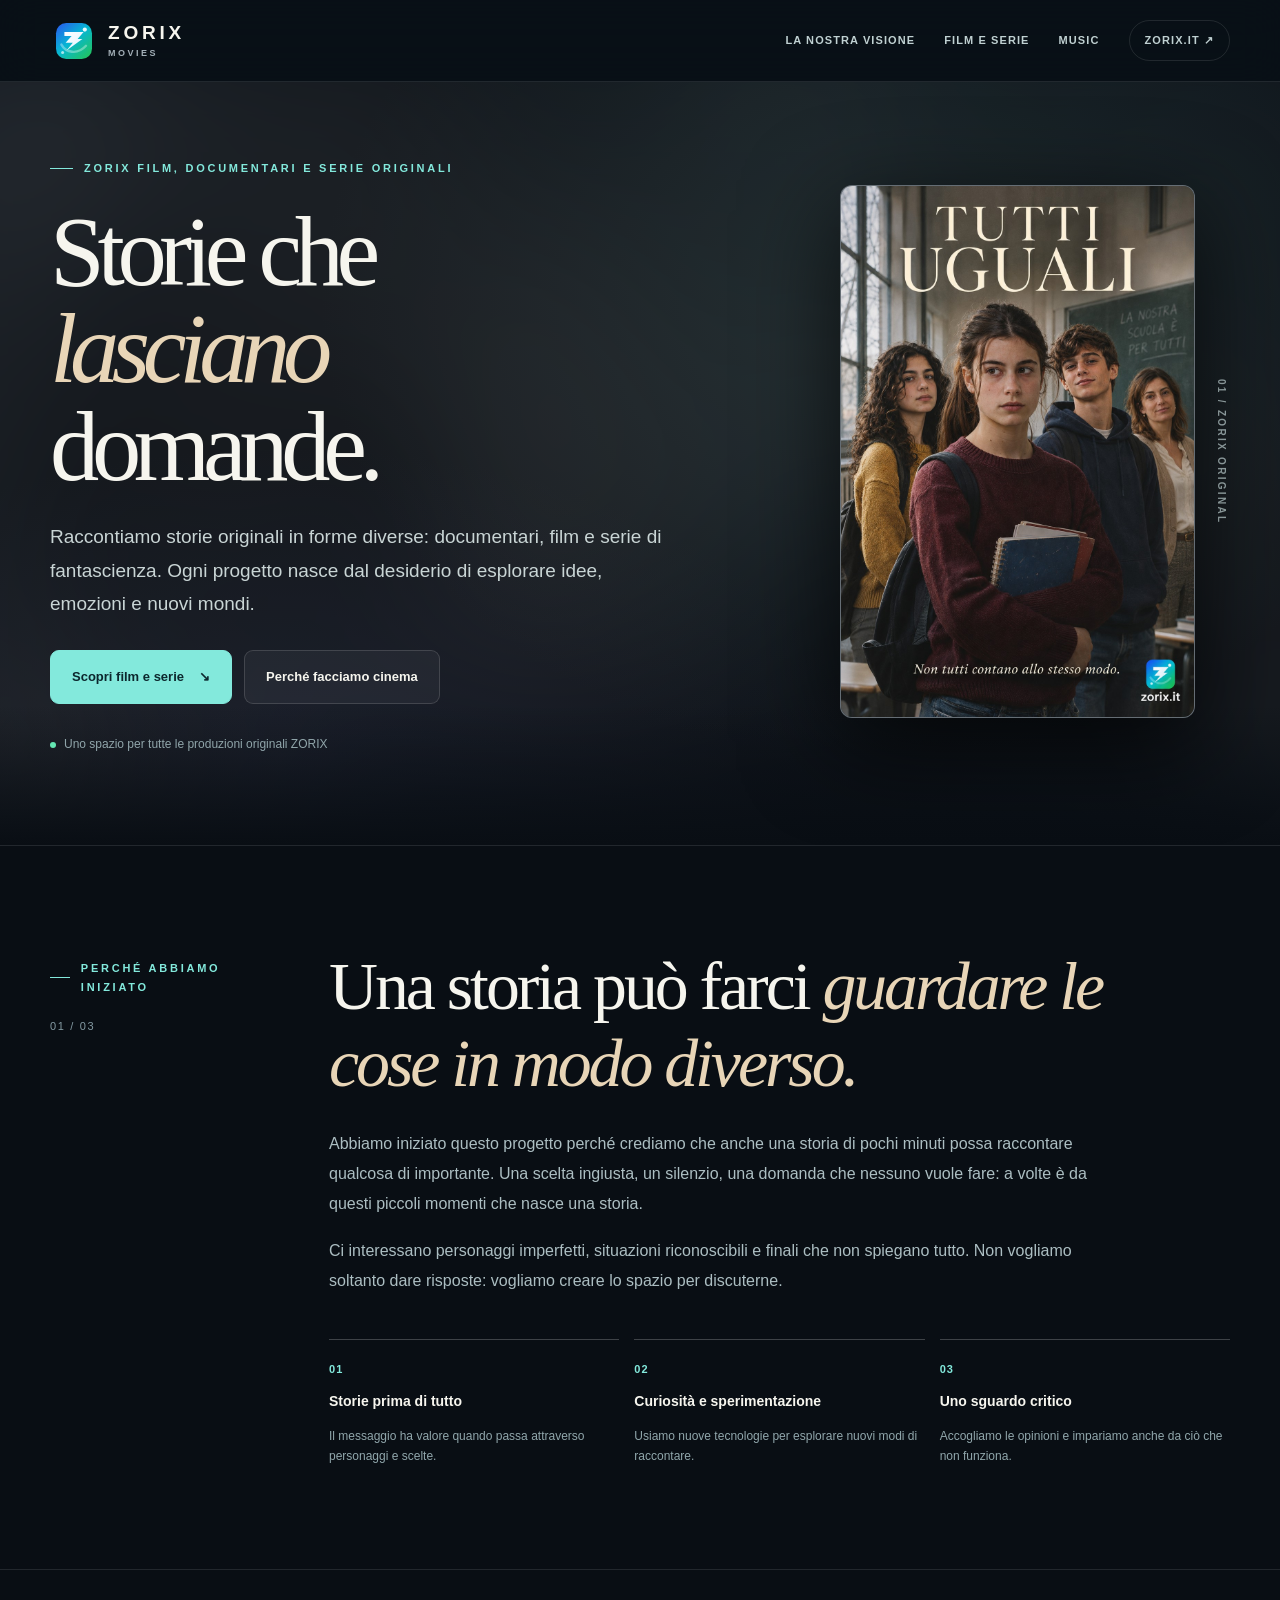
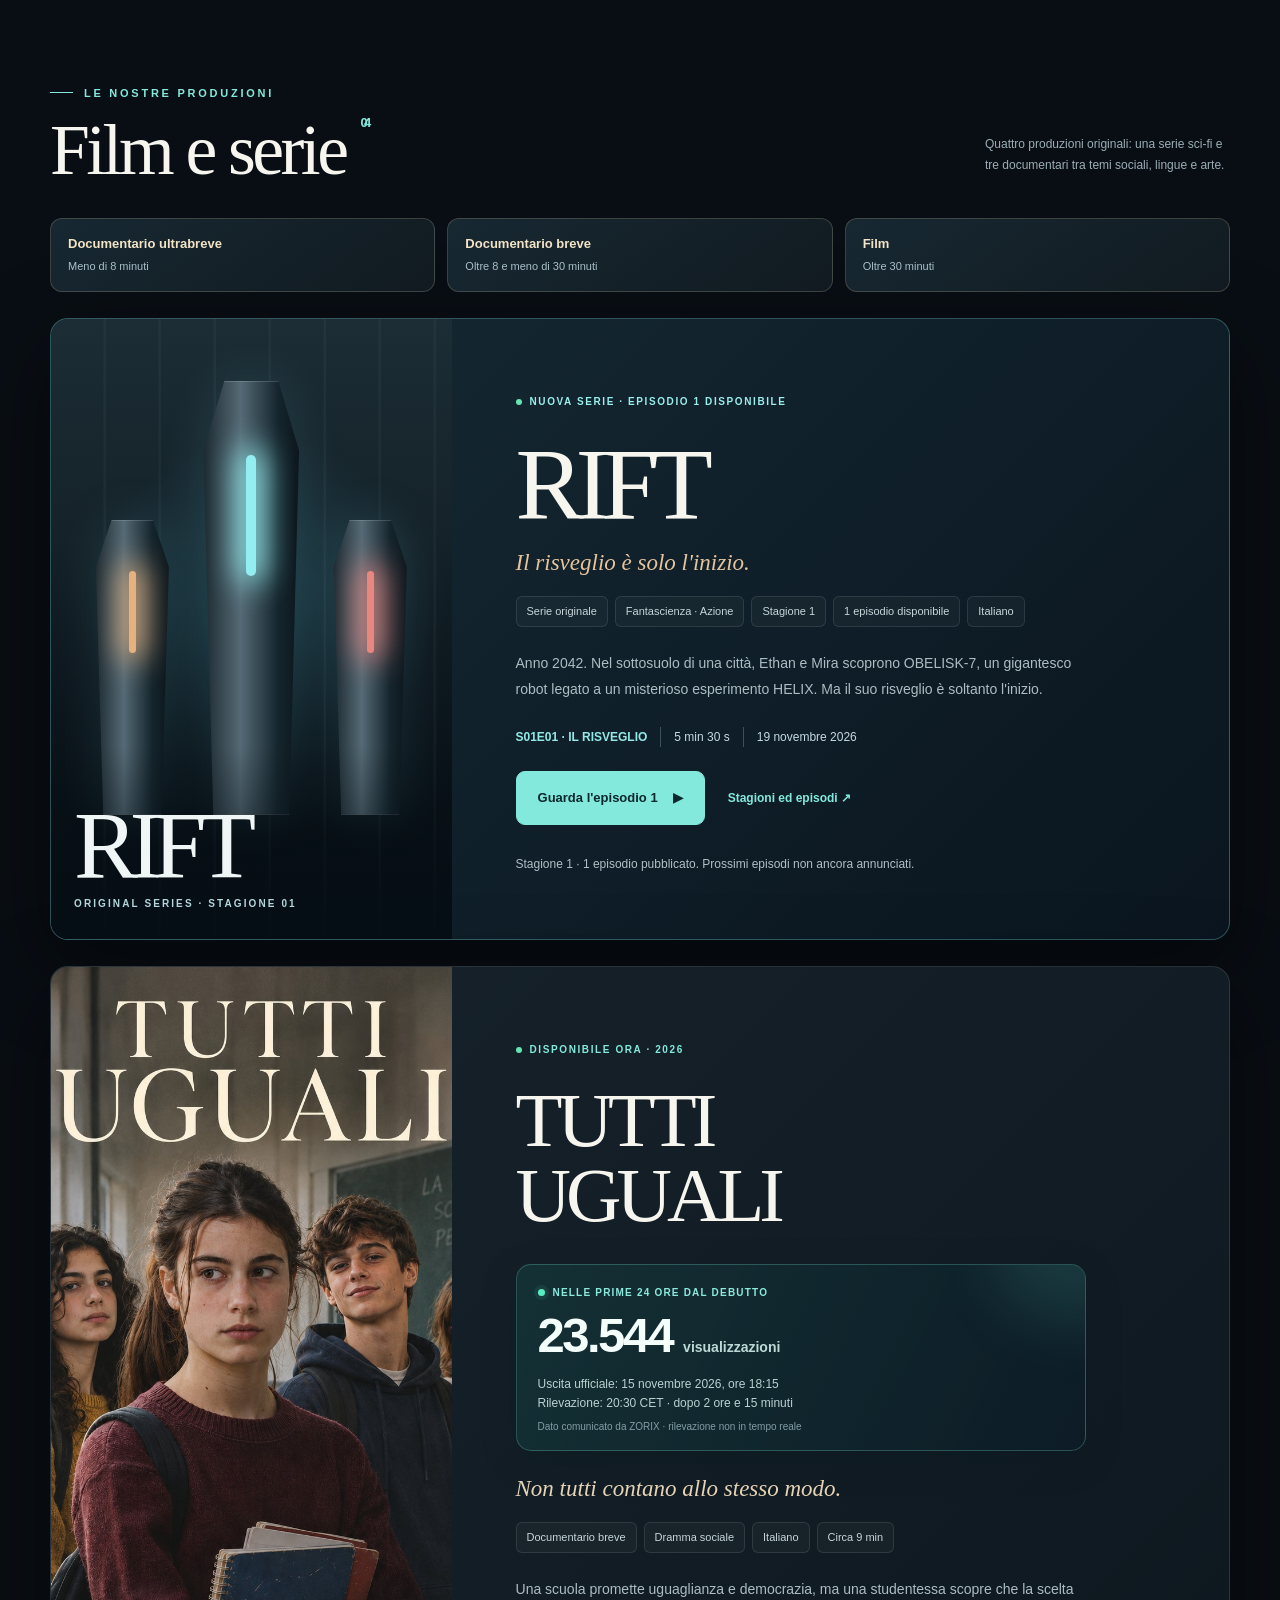
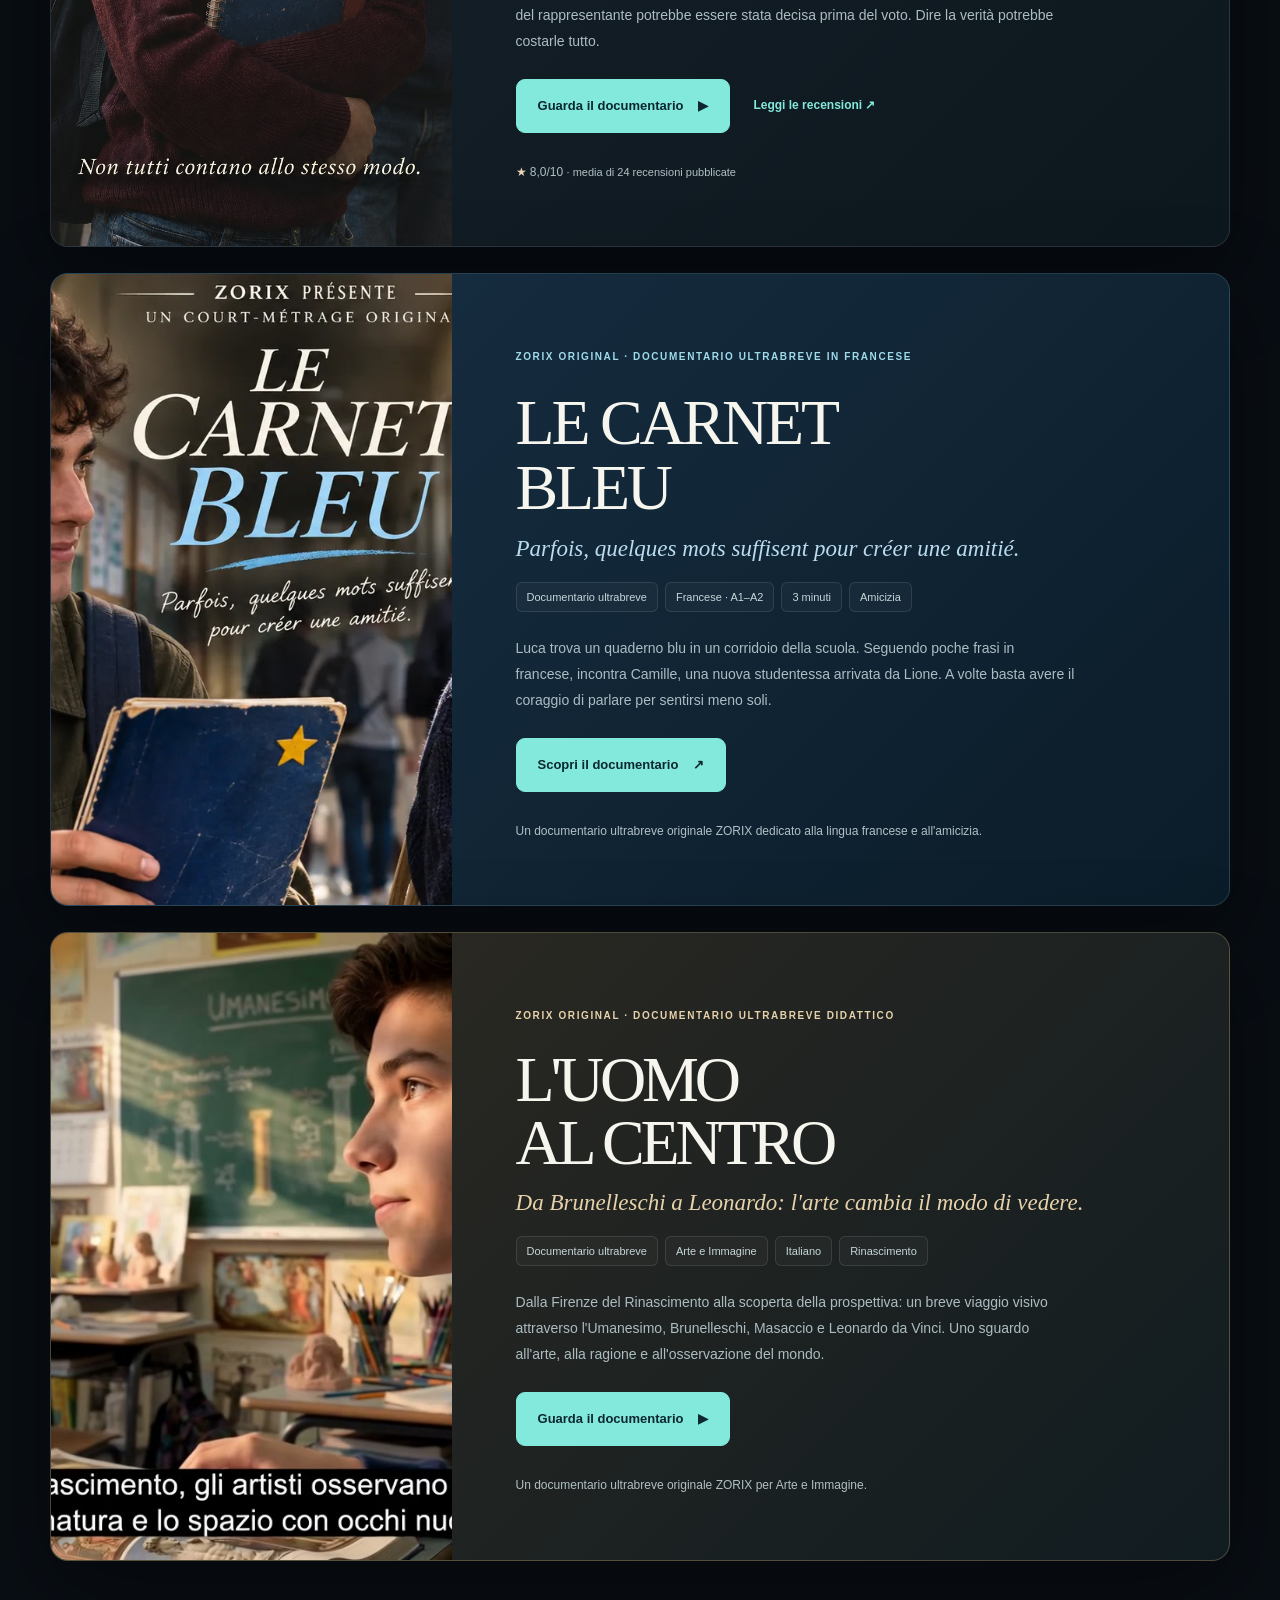
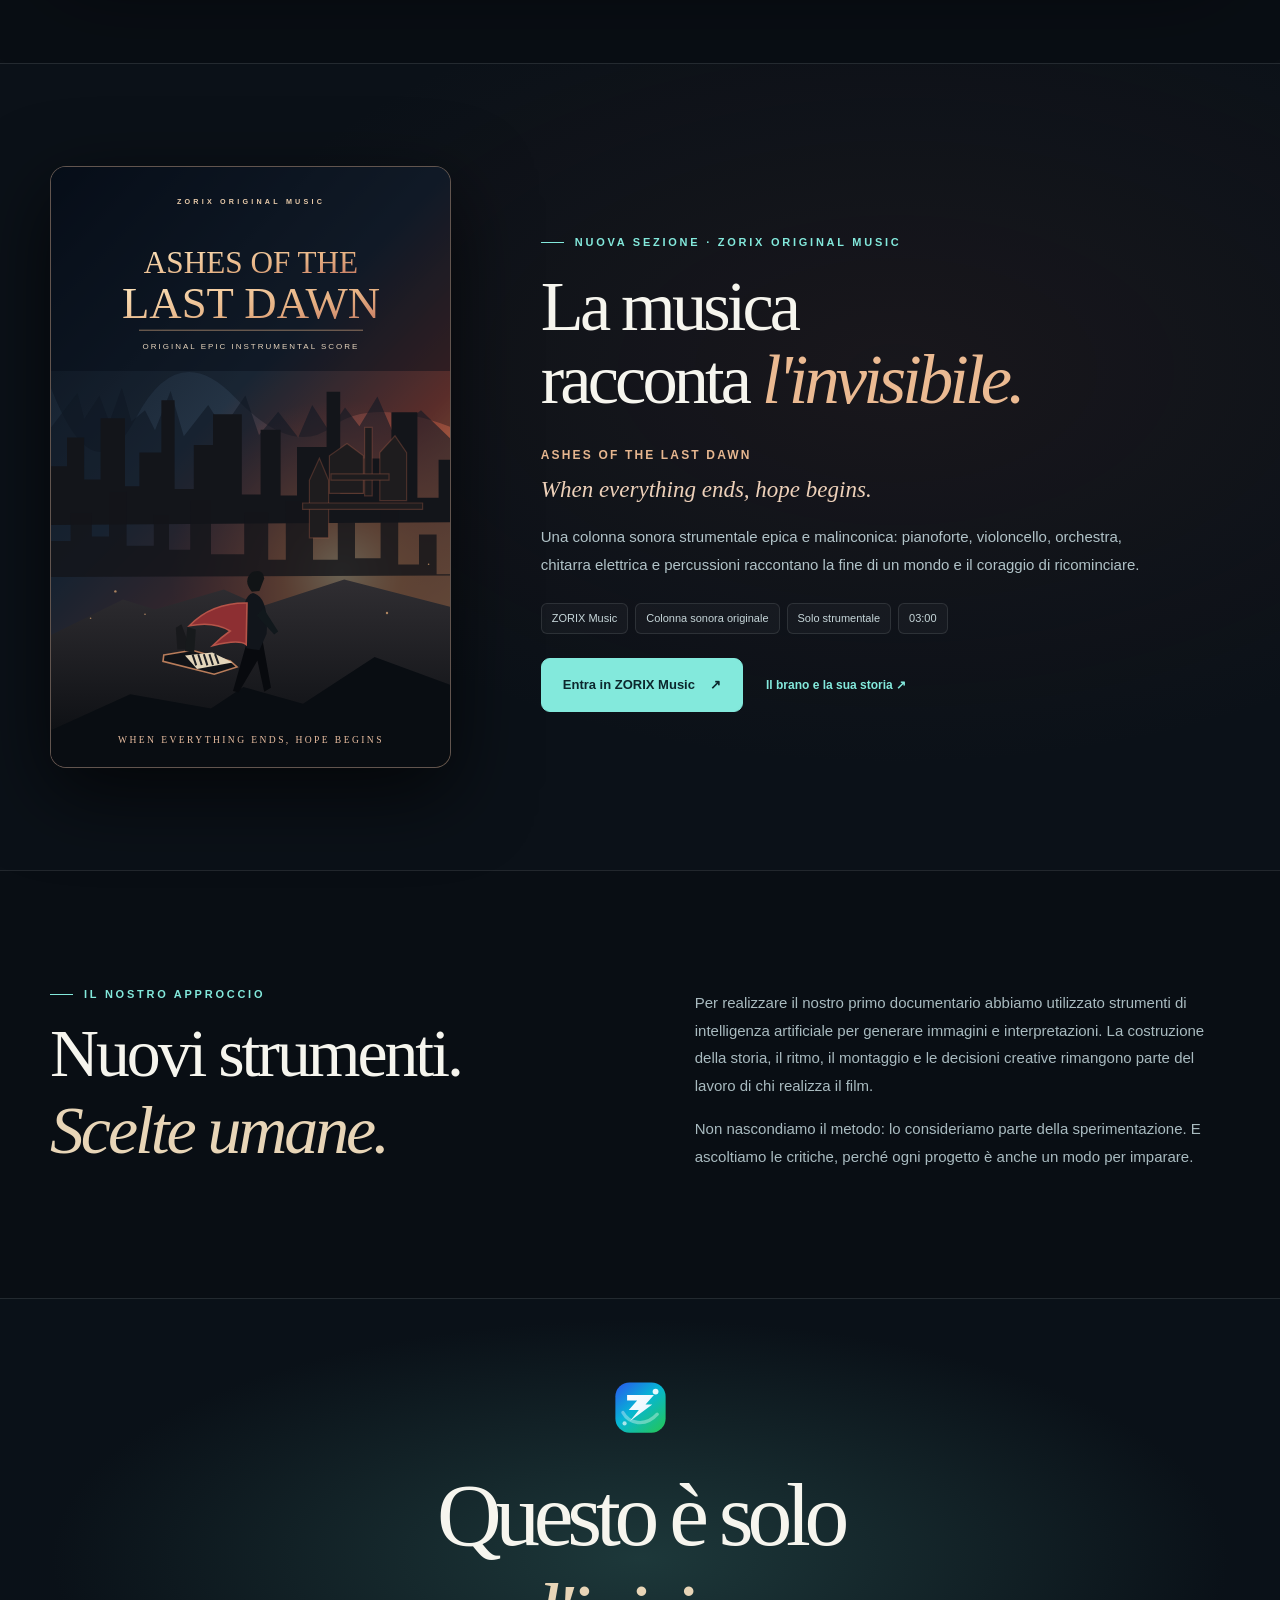
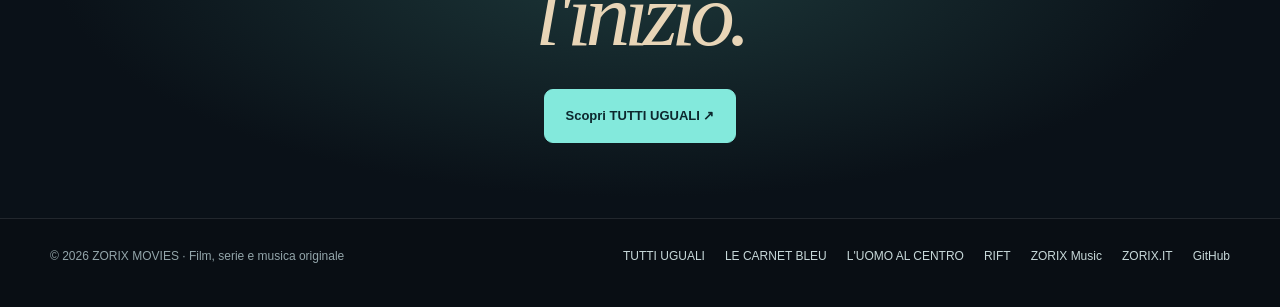
==== index.html @ 8dbbe462 "Embed Ashes of the Last Dawn cover directly on homepage" ====
<!DOCTYPE html>
<html lang="it">
<head>
<meta charset="utf-8">
<meta name="viewport" content="width=device-width,initial-scale=1,viewport-fit=cover">
<meta name="theme-color" content="#080d13">
<meta name="description" content="ZORIX Movies: film, documentari, serie e musica originale. Ascolta ASHES OF THE LAST DAWN su ZORIX Music e scopri RIFT e i nostri film.">
<meta property="og:type" content="website">
<meta property="og:site_name" content="ZORIX Movies">
<meta property="og:title" content="ZORIX Movies — Storie che lasciano domande">
<meta property="og:description" content="Film, documentari e serie originali ZORIX: scopri RIFT e tutte le nostre produzioni.">
<meta property="og:image" content="https://movies.zorix.it/poster.png">
<meta property="og:url" content="https://movies.zorix.it/">
<meta name="twitter:card" content="summary_large_image">
<link rel="canonical" href="https://movies.zorix.it/">
<link rel="icon" href="./logo.svg" type="image/svg+xml">
<link rel="stylesheet" href="./home.css?v=9">
<script defer src="./home.js?v=1"></script>
<title>ZORIX Movies — Film, documentari e serie originali</title>
</head>
<body>
<a href="#main" class="skip">Vai al contenuto</a>
<header class="topbar">
  <div class="shell nav">
    <a class="brand" href="/" aria-label="ZORIX Movies"><img src="./logo.svg" alt="" width="43" height="43"><span>ZORIX<small>MOVIES</small></span></a>
    <nav class="menu" aria-label="Menu principale"><a href="#perche">La nostra visione</a><a href="#film">Film e serie</a><a href="./music/">Music</a><a href="https://zorix.it/" class="back">ZORIX.IT ↗</a></nav>
  </div>
</header>
<main id="main">
  <section class="hero">
    <div class="noise" aria-hidden="true"></div>
    <div class="shell hero-grid">
      <div class="hero-text">
        <p class="eyebrow"><span></span>ZORIX FILM, DOCUMENTARI E SERIE ORIGINALI</p>
        <h1>Storie che<br><em>lasciano</em><br>domande.</h1>
        <p class="lead">Raccontiamo storie originali in forme diverse: documentari, film e serie di fantascienza. Ogni progetto nasce dal desiderio di esplorare idee, emozioni e nuovi mondi.</p>
        <div class="actions"><a href="#film" class="btn accent">Scopri film e serie <span aria-hidden="true">↘</span></a><a href="#perche" class="btn ghost">Perché facciamo cinema</a></div>
        <div class="hero-footnote"><span class="signal"></span>Uno spazio per tutte le produzioni originali ZORIX</div>
      </div>
      <a class="hero-poster" href="./tutti-uguali/" aria-label="Scopri il documentario TUTTI UGUALI">
        <div class="poster-shell">
          <img src="./poster.webp" data-poster="true" alt="Locandina ufficiale del documentario breve TUTTI UGUALI" width="1024" height="1536" decoding="async" fetchpriority="high">
          <span class="poster-overlay"><b>TUTTI UGUALI</b><span>Guarda il documentario <strong>↗</strong></span></span>
        </div>
        <div class="poster-side" aria-hidden="true">01 / ZORIX ORIGINAL</div>
      </a>
    </div>
  </section>
  <section class="intro section" id="perche">
    <div class="shell intro-grid">
      <div class="section-side"><p class="eyebrow"><span></span>PERCHÉ ABBIAMO INIZIATO</p><span class="section-number">01 / 03</span></div>
      <div class="intro-main">
        <h2>Una storia può farci <em>guardare le cose in modo diverso.</em></h2>
        <p>Abbiamo iniziato questo progetto perché crediamo che anche una storia di pochi minuti possa raccontare qualcosa di importante. Una scelta ingiusta, un silenzio, una domanda che nessuno vuole fare: a volte è da questi piccoli momenti che nasce una storia.</p>
        <p>Ci interessano personaggi imperfetti, situazioni riconoscibili e finali che non spiegano tutto. Non vogliamo soltanto dare risposte: vogliamo creare lo spazio per discuterne.</p>
        <div class="principles">
          <div class="principle"><span class="principle-icon">01</span><strong>Storie prima di tutto</strong><small>Il messaggio ha valore quando passa attraverso personaggi e scelte.</small></div>
          <div class="principle"><span class="principle-icon">02</span><strong>Curiosità e sperimentazione</strong><small>Usiamo nuove tecnologie per esplorare nuovi modi di raccontare.</small></div>
          <div class="principle"><span class="principle-icon">03</span><strong>Uno sguardo critico</strong><small>Accogliamo le opinioni e impariamo anche da ciò che non funziona.</small></div>
        </div>
      </div>
    </div>
  </section>
  <section class="film-section section" id="film">
    <div class="shell">
      <div class="section-title"><div><p class="eyebrow"><span></span>LE NOSTRE PRODUZIONI</p><h2>Film e serie<span class="title-count">04</span></h2></div><p class="small-note">Quattro produzioni originali: una serie sci-fi e tre documentari tra temi sociali, lingue e arte.</p></div>
      <div class="category-guide" aria-label="Classificazione dei documentari in base alla durata">
        <div><strong>Documentario ultrabreve</strong><span>Meno di 8 minuti</span></div>
        <div><strong>Documentario breve</strong><span>Oltre 8 e meno di 30 minuti</span></div>
        <div><strong>Film</strong><span>Oltre 30 minuti</span></div>
      </div>
      <article class="film-card film-card--rift">
        <a class="film-art film-art--rift" href="./rift/" aria-label="Scopri RIFT, stagione 1 episodio 1">
          <span class="rift-art-scene" aria-hidden="true"><span class="rift-sentinel rift-sentinel--small"></span><span class="rift-sentinel rift-sentinel--main"></span><span class="rift-sentinel rift-sentinel--small rift-sentinel--red"></span></span>
          <span class="rift-art-caption"><strong>RIFT</strong><small>ORIGINAL SERIES · STAGIONE 01</small></span>
        </a>
        <div class="film-info">
          <p class="release-label"><span class="release-dot"></span>NUOVA SERIE · EPISODIO 1 DISPONIBILE</p>
          <h3>RIFT</h3>
          <p class="italics">Il risveglio è solo l'inizio.</p>
          <div class="film-tags"><span>Serie originale</span><span>Fantascienza · Azione</span><span>Stagione 1</span><span>1 episodio disponibile</span><span>Italiano</span></div>
          <p class="film-desc">Anno 2042. Nel sottosuolo di una città, Ethan e Mira scoprono OBELISK-7, un gigantesco robot legato a un misterioso esperimento HELIX. Ma il suo risveglio è soltanto l'inizio.</p>
          <div class="rift-episode-meta"><strong>S01E01 · IL RISVEGLIO</strong><span>5 min 30 s</span><span>19 novembre 2026</span></div>
          <div class="movie-actions"><a class="btn accent" href="./rift/">Guarda l'episodio 1 <span aria-hidden="true">▶</span></a><a class="details" href="./rift/#episodi">Stagioni ed episodi <span aria-hidden="true">↗</span></a></div>
          <p class="movie-bottom">Stagione 1 · 1 episodio pubblicato. Prossimi episodi non ancora annunciati.</p>
        </div>
      </article>
      <article class="film-card">
        <a class="film-art" href="./tutti-uguali/" aria-label="Apri la pagina del film TUTTI UGUALI"><img src="./poster.webp" data-poster="true" alt="Locandina del documentario breve TUTTI UGUALI" width="1024" height="1536" loading="lazy"></a>
        <div class="film-info">
          <p class="release-label"><span class="release-dot"></span>DISPONIBILE ORA · 2026</p>
          <h3>TUTTI<br>UGUALI</h3>
          <aside class="launch-milestone" aria-label="Risultati del lancio di TUTTI UGUALI">
            <span class="launch-milestone-label"><span class="launch-signal" aria-hidden="true"></span> NELLE PRIME 24 ORE DAL DEBUTTO</span>
            <div class="launch-milestone-count"><strong>23.544</strong><span>visualizzazioni</span></div>
            <p class="launch-milestone-dates">Uscita ufficiale: <time datetime="2026-11-15T18:15:00+01:00">15 novembre 2026, ore 18:15</time><br>
            Rilevazione: <time datetime="2026-11-15T20:30:00+01:00">20:30 CET</time> · dopo 2 ore e 15 minuti</p>
            <p class="launch-milestone-note">Dato comunicato da ZORIX · rilevazione non in tempo reale</p>
          </aside>
          <p class="italics">Non tutti contano allo stesso modo.</p>
          <div class="film-tags"><span>Documentario breve</span><span>Dramma sociale</span><span>Italiano</span><span>Circa 9 min</span></div>
          <p class="film-desc">Una scuola promette uguaglianza e democrazia, ma una studentessa scopre che la scelta del rappresentante potrebbe essere stata decisa prima del voto. Dire la verità potrebbe costarle tutto.</p>
          <div class="movie-actions"><a class="btn accent" href="./tutti-uguali/">Guarda il documentario <span aria-hidden="true">▶</span></a><a class="details" href="./tutti-uguali/#recensioni">Leggi le recensioni <span aria-hidden="true">↗</span></a></div>
          <p class="movie-bottom"><span>★</span> 8,0/10 <small>· media di 24 recensioni pubblicate</small></p>
        </div>
      </article>
      <article class="film-card film-card--carnet">
        <a class="film-art film-art--carnet" href="./le-carnet-bleu/" aria-label="Scopri LE CARNET BLEU">
          <img src="./le-carnet-bleu-poster.webp" alt="Locandina di LE CARNET BLEU: Luca e Camille con un quaderno blu" width="1439" height="810" loading="lazy">
        </a>
        <div class="film-info">
          <p class="release-label">ZORIX ORIGINAL · DOCUMENTARIO ULTRABREVE IN FRANCESE</p>
          <h3>LE CARNET<br>BLEU</h3>
          <p class="italics">Parfois, quelques mots suffisent pour créer une amitié.</p>
          <div class="film-tags"><span>Documentario ultrabreve</span><span>Francese · A1–A2</span><span>3 minuti</span><span>Amicizia</span></div>
          <p class="film-desc">Luca trova un quaderno blu in un corridoio della scuola. Seguendo poche frasi in francese, incontra Camille, una nuova studentessa arrivata da Lione. A volte basta avere il coraggio di parlare per sentirsi meno soli.</p>
          <div class="movie-actions"><a class="btn accent" href="./le-carnet-bleu/">Scopri il documentario <span aria-hidden="true">↗</span></a></div>
          <p class="movie-bottom">Un documentario ultrabreve originale ZORIX dedicato alla lingua francese e all'amicizia.</p>
        </div>
      </article>
      <article class="film-card film-card--arte">
        <a class="film-art film-art--arte" href="./l-uomo-al-centro/" aria-label="Scopri il documentario ultrabreve L'UOMO AL CENTRO">
          <img src="./l-uomo-al-centro-poster.jpg" alt="Locandina del documentario ultrabreve L'UOMO AL CENTRO sul Rinascimento" loading="lazy" onerror="this.style.display='none'">
          <span class="arte-art-fallback">L'UOMO<br>AL CENTRO<small>ARTE E IMMAGINE · RINASCIMENTO</small></span>
        </a>
        <div class="film-info">
          <p class="release-label">ZORIX ORIGINAL · DOCUMENTARIO ULTRABREVE DIDATTICO</p>
          <h3>L'UOMO<br>AL CENTRO</h3>
          <p class="italics">Da Brunelleschi a Leonardo: l'arte cambia il modo di vedere.</p>
          <div class="film-tags"><span>Documentario ultrabreve</span><span>Arte e Immagine</span><span>Italiano</span><span>Rinascimento</span></div>
          <p class="film-desc">Dalla Firenze del Rinascimento alla scoperta della prospettiva: un breve viaggio visivo attraverso l'Umanesimo, Brunelleschi, Masaccio e Leonardo da Vinci. Uno sguardo all'arte, alla ragione e all'osservazione del mondo.</p>
          <div class="movie-actions"><a class="btn accent" href="./l-uomo-al-centro/">Guarda il documentario <span aria-hidden="true">▶</span></a></div>
          <p class="movie-bottom">Un documentario ultrabreve originale ZORIX per Arte e Immagine.</p>
        </div>
      </article>
    </div>
  </section>
  <section class="music-section section" id="music">
    <div class="shell music-layout">
      <a class="music-art" href="./music/" aria-label="Ascolta Ashes of the Last Dawn su ZORIX Music"><img src="data:image/svg+xml;charset=utf-8,%3Csvg%20xmlns%3D%22http%3A%2F%2Fwww.w3.org%2F2000%2Fsvg%22%20width%3D%221000%22%20height%3D%221500%22%20viewBox%3D%220%200%201000%201500%22%20role%3D%22img%22%20aria-labelledby%3D%22title%20desc%22%3E%0A%3Ctitle%20id%3D%22title%22%3EAshes%20of%20the%20Last%20Dawn%20%E2%80%94%20original%20epic%20instrumental%20score%3C%2Ftitle%3E%0A%3Cdesc%20id%3D%22desc%22%3EA%20lone%20traveler%20in%20a%20crimson%20cloak%20faces%20an%20apocalyptic%20city%20at%20the%20final%20golden%20sunrise.%20An%20abandoned%20piano%20lies%20in%20the%20foreground.%3C%2Fdesc%3E%0A%3Cdefs%3E%3ClinearGradient%20id%3D%22sky%22%20x1%3D%220%22%20y1%3D%220%22%20x2%3D%22.7%22%20y2%3D%221%22%3E%3Cstop%20stop-color%3D%22%2308111c%22%2F%3E%3Cstop%20offset%3D%22.47%22%20stop-color%3D%22%23243344%22%2F%3E%3Cstop%20offset%3D%22.72%22%20stop-color%3D%22%23873f35%22%2F%3E%3Cstop%20offset%3D%221%22%20stop-color%3D%22%23f4ac63%22%2F%3E%3C%2FlinearGradient%3E%3CradialGradient%20id%3D%22sun%22%3E%3Cstop%20stop-color%3D%22%23fbe1a7%22%20stop-opacity%3D%22.92%22%2F%3E%3Cstop%20offset%3D%22.35%22%20stop-color%3D%22%23e38d50%22%20stop-opacity%3D%22.66%22%2F%3E%3Cstop%20offset%3D%221%22%20stop-color%3D%22%23b55143%22%20stop-opacity%3D%220%22%2F%3E%3C%2FradialGradient%3E%3ClinearGradient%20id%3D%22ground%22%20x1%3D%220%22%20y1%3D%220%22%20x2%3D%220%22%20y2%3D%221%22%3E%3Cstop%20stop-color%3D%22%23302e32%22%2F%3E%3Cstop%20offset%3D%221%22%20stop-color%3D%22%23070a0e%22%2F%3E%3C%2FlinearGradient%3E%3ClinearGradient%20id%3D%22type%22%20x1%3D%220%22%20y1%3D%220%22%20x2%3D%221%22%20y2%3D%221%22%3E%3Cstop%20stop-color%3D%22%23ffeac2%22%2F%3E%3Cstop%20offset%3D%22.6%22%20stop-color%3D%22%23e6b183%22%2F%3E%3Cstop%20offset%3D%221%22%20stop-color%3D%22%23c4745e%22%2F%3E%3C%2FlinearGradient%3E%3Cfilter%20id%3D%22shadow%22%3E%3CfeGaussianBlur%20stdDeviation%3D%2224%22%2F%3E%3C%2Ffilter%3E%3C%2Fdefs%3E%0A%3Crect%20width%3D%221000%22%20height%3D%221500%22%20fill%3D%22url(%23sky)%22%2F%3E%3Ccircle%20cx%3D%22727%22%20cy%3D%221012%22%20r%3D%22430%22%20fill%3D%22url(%23sun)%22%2F%3E%0A%3Cpath%20d%3D%22M0%200H1000V650Q801%20575%20702%20650T460%20576T212%20628T0%20552Z%22%20fill%3D%22%23070c15%22%20opacity%3D%22.35%22%2F%3E%0A%3Cpath%20d%3D%22M-30%20690L66%20565%2083%20630%20121%20572%20146%20638%20177%20552%20201%20636%20235%20608%20260%20658%20299%20560%20332%20673%20393%20595%20430%20653%20486%20571%20520%20670%20568%20612%20618%20676%20653%20595%20695%20660%20735%20601%20771%20648%20816%20574%20855%20664%20925%20608%201020%20700V1172H-30Z%22%20fill%3D%22%23101823%22%20opacity%3D%22.6%22%2F%3E%0A%3Cg%20fill%3D%22%2313151a%22%3E%3Cpath%20d%3D%22M0%20895V748h40V676h43v105h41V628h61v170h36V714h55V583h33v222h48V695h48V618h72v201h47V657h50v164h41V700h74V562h34v255h58V729h70V613h65v214h53v-95h58v156Z%22%2F%3E%3Cpath%20d%3D%22M0%201025v-90h49v-71h53v60h43v-113h44v136h68v-78h38v88h53V833h52v135h83v-105h60v119h44V834h68v148h62v-94h43v90h64V845h44v149h52v-75h44v99h89v-84h46v87Z%22%20opacity%3D%22.8%22%2F%3E%3C%2Fg%3E%0A%3Cg%20fill%3D%22%231e1c1e%22%20stroke%3D%22%23bd664e%22%20stroke-opacity%3D%22.3%22%20stroke-width%3D%223%22%3E%3Cpath%20d%3D%22M646%20783l25-55%2023%2055v144h-48z%22%2F%3E%3Cpath%20d%3D%22M696%20816v-94l44-31%2041%2031v94z%22%2F%3E%3Cpath%20d%3D%22M784%20822v-171h19v171z%22%2F%3E%3Cpath%20d%3D%22M822%20834V714l38-42%2029%2042v120z%22%2F%3E%3Cpath%20d%3D%22M629%20840h300v16H629z%22%2F%3E%3Cpath%20d%3D%22M700%20767h145v16H700z%22%2F%3E%3C%2Fg%3E%0A%3Cpath%20d%3D%22M0%201170L180%201081%20260%201106%20432%201056%20527%201098%20733%201031%201000%201100V1500H0Z%22%20fill%3D%22url(%23ground)%22%2F%3E%0A%3Cpath%20d%3D%22M0%201408l198-90%20202%2036%2081-54%20149%2042%20179-117%20191%2070v205H0Z%22%20fill%3D%22%23090d12%22%2F%3E%0A%3Cpath%20d%3D%22M282%201220l71-12%2095%2027%2017%2015-57%2018-128-32z%22%20fill%3D%22%23101317%22%20stroke%3D%22%23b87c5a%22%20stroke-width%3D%224%22%2F%3E%3Cpath%20d%3D%22M316%201206l-4-54%2014-9%2023%2062z%22%20fill%3D%22%2318191c%22%2F%3E%3Cpath%20d%3D%22M335%201210l6-60%2021%206-4%2059z%22%20fill%3D%22%23171a1c%22%2F%3E%3Cpath%20d%3D%22M335%201221l68-7%2051%2025-89%2016z%22%20fill%3D%22%23e3d6bb%22%2F%3E%3Cg%20stroke%3D%22%231e2024%22%20stroke-width%3D%225%22%3E%3Cpath%20d%3D%22M354%201219l9%2027m5-28%209%2027m5-27%209%2028m5-28%209%2027m5-27%209%2024%22%2F%3E%3C%2Fg%3E%0A%3Cg%20transform%3D%22translate(510%201156)%22%3E%3Cpath%20d%3D%22M-14%209l-41%20145%2014%204%2047-80%2017%2078%2017-10-25-141Z%22%20fill%3D%22%23080a0e%22%2F%3E%3Cpath%20d%3D%22M-33%2013Q-35-85-5-91Q35-81%2029%2011l-18%2041-32-5Z%22%20fill%3D%22%2311151b%22%2F%3E%3Cpath%20d%3D%22M-8-94q-23-28%200-49%2029-11%2031%2016l-12%2031z%22%20fill%3D%22%23111416%22%2F%3E%3Cpath%20d%3D%22M-20-66Q-109-67-164-9Q-103-21-62%204Q-85%2020-106%2041Q-41%2024-22%2038Z%22%20fill%3D%22%238d2f32%22%20stroke%3D%22%23b65449%22%20stroke-width%3D%224%22%2F%3E%3Cpath%20d%3D%22M21-53L58%205l-10%208-44-48%22%20fill%3D%22%2311181c%22%2F%3E%3C%2Fg%3E%0A%3Cg%20fill%3D%22%23e7ad76%22%20opacity%3D%22.7%22%3E%3Ccircle%20cx%3D%2299%22%20cy%3D%221128%22%20r%3D%222%22%2F%3E%3Ccircle%20cx%3D%22161%22%20cy%3D%221061%22%20r%3D%223%22%2F%3E%3Ccircle%20cx%3D%22235%22%20cy%3D%221118%22%20r%3D%222%22%2F%3E%3Ccircle%20cx%3D%22840%22%20cy%3D%221115%22%20r%3D%223%22%2F%3E%3Ccircle%20cx%3D%22944%22%20cy%3D%22993%22%20r%3D%222%22%2F%3E%3C%2Fg%3E%0A%3Crect%20y%3D%220%22%20width%3D%221000%22%20height%3D%22510%22%20fill%3D%22%23060d17%22%20opacity%3D%22.45%22%2F%3E%0A%3Ctext%20x%3D%22500%22%20y%3D%2292%22%20font-family%3D%22Arial%2Csans-serif%22%20font-size%3D%2218%22%20font-weight%3D%22700%22%20fill%3D%22%23e9cbaa%22%20letter-spacing%3D%228%22%20text-anchor%3D%22middle%22%3EZORIX%20ORIGINAL%20MUSIC%3C%2Ftext%3E%0A%3Ctext%20x%3D%22500%22%20y%3D%22264%22%20font-family%3D%22Georgia%2Cserif%22%20font-size%3D%2278%22%20fill%3D%22url(%23type)%22%20text-anchor%3D%22middle%22%3EASHES%20OF%20THE%3C%2Ftext%3E%0A%3Ctext%20x%3D%22500%22%20y%3D%22377%22%20font-family%3D%22Georgia%2Cserif%22%20font-size%3D%22112%22%20fill%3D%22url(%23type)%22%20text-anchor%3D%22middle%22%3ELAST%20DAWN%3C%2Ftext%3E%0A%3Cpath%20d%3D%22M220%20408H780%22%20stroke%3D%22%23d5a782%22%20stroke-width%3D%222%22%20opacity%3D%22.8%22%2F%3E%0A%3Ctext%20x%3D%22500%22%20y%3D%22455%22%20font-family%3D%22Arial%2Csans-serif%22%20font-size%3D%2220%22%20letter-spacing%3D%225%22%20fill%3D%22%23e7d5bd%22%20text-anchor%3D%22middle%22%3EORIGINAL%20EPIC%20INSTRUMENTAL%20SCORE%3C%2Ftext%3E%0A%3Ctext%20x%3D%22500%22%20y%3D%221440%22%20font-family%3D%22Georgia%2Cserif%22%20font-size%3D%2224%22%20letter-spacing%3D%226%22%20fill%3D%22%23e9bea1%22%20text-anchor%3D%22middle%22%3EWHEN%20EVERYTHING%20ENDS%2C%20HOPE%20BEGINS%3C%2Ftext%3E%0A%3C%2Fsvg%3E" alt="Copertina di ASHES OF THE LAST DAWN: un sopravvissuto contempla una città in rovina durante l'ultima alba" loading="lazy" width="1000" height="1500"></a>
      <div class="music-copy">
        <p class="eyebrow"><span></span>NUOVA SEZIONE · ZORIX ORIGINAL MUSIC</p>
        <h2>La musica<br>racconta <em>l'invisibile.</em></h2>
        <p class="music-kicker">ASHES OF THE LAST DAWN</p>
        <p class="italics">When everything ends, hope begins.</p>
        <p>Una colonna sonora strumentale epica e malinconica: pianoforte, violoncello, orchestra, chitarra elettrica e percussioni raccontano la fine di un mondo e il coraggio di ricominciare.</p>
        <div class="film-tags"><span>ZORIX Music</span><span>Colonna sonora originale</span><span>Solo strumentale</span><span>03:00</span></div>
        <div class="movie-actions"><a class="btn accent" href="./music/">Entra in ZORIX Music <span aria-hidden="true">↗</span></a><a class="details" href="./music/#ascolta">Il brano e la sua storia <span aria-hidden="true">↗</span></a></div>
      </div>
    </div>
  </section>
  <section class="tools section" id="metodo">
    <div class="shell tools-grid">
      <div><p class="eyebrow"><span></span>IL NOSTRO APPROCCIO</p><h2>Nuovi strumenti.<br><em>Scelte umane.</em></h2></div>
      <div><p>Per realizzare il nostro primo documentario abbiamo utilizzato strumenti di intelligenza artificiale per generare immagini e interpretazioni. La costruzione della storia, il ritmo, il montaggio e le decisioni creative rimangono parte del lavoro di chi realizza il film.</p><p>Non nascondiamo il metodo: lo consideriamo parte della sperimentazione. E ascoltiamo le critiche, perché ogni progetto è anche un modo per imparare.</p></div>
    </div>
  </section>
  <section class="closing">
    <div class="shell closing-inner"><img src="./logo.svg" alt="" width="67" height="67" loading="lazy"><p>Questo è solo<br><em>l'inizio.</em></p><a href="./tutti-uguali/" class="btn accent">Scopri TUTTI UGUALI ↗</a></div>
  </section>
</main>
<footer class="footer"><div class="shell foot-row"><span>© 2026 ZORIX MOVIES · Film, serie e musica originale</span><div><a href="./tutti-uguali/">TUTTI UGUALI</a><a href="./le-carnet-bleu/">LE CARNET BLEU</a><a href="./l-uomo-al-centro/">L'UOMO AL CENTRO</a><a href="./rift/">RIFT</a><a href="./music/">ZORIX Music</a><a href="https://zorix.it/">ZORIX.IT</a><a href="https://github.com/h1collab/tutti-uguali-film">GitHub</a></div></div></footer>
</body>
</html>
---- home.css ----
:root{color-scheme:dark;--bg:#090e14;--ink:#f6f5ee;--muted:#a3b0b8;--teal:#83e9dc;--gold:#e8d5b7;--line:#dee7e71e}*{box-sizing:border-box}html{scroll-behavior:smooth;scroll-padding-top:85px}body{margin:0;background:var(--bg);color:var(--ink);font:400 15px/1.7 Inter,ui-sans-serif,-apple-system,BlinkMacSystemFont,"Segoe UI",Arial,sans-serif;-webkit-font-smoothing:antialiased}a{color:inherit}.shell{width:min(100% - 56px,1180px);margin-inline:auto}.skip{position:absolute;top:-120px;left:15px;background:#fff;color:#111;padding:12px;z-index:100}.skip:focus{top:15px}:focus-visible{outline:2px solid var(--teal);outline-offset:4px}::selection{background:var(--teal);color:#082b30}.topbar{position:relative;z-index:10;border-bottom:1px solid var(--line);background:#0a1118c8;backdrop-filter:blur(20px)}.nav{height:81px;display:flex;align-items:center;justify-content:space-between;gap:28px}.brand{display:flex;gap:10px;align-items:center;text-decoration:none;letter-spacing:.2em;font-weight:900;font-size:19px;line-height:1}.brand img{width:48px;height:48px}.brand small{display:block;font-size:9px;color:var(--muted);letter-spacing:.28em;margin-top:7px}.menu{display:flex;align-items:center;gap:29px}.menu a{font-size:11px;font-weight:800;letter-spacing:.1em;text-decoration:none;text-transform:uppercase;color:#c0d1d2}.menu a:hover{color:var(--teal)}.menu a.back{border:1px solid var(--line);border-radius:50px;padding:10px 15px}.eyebrow{color:var(--teal);font-weight:850;text-transform:uppercase;letter-spacing:.25em;font-size:11px;display:flex;align-items:center;gap:11px}.eyebrow>span{height:1px;width:23px;background:currentColor;display:block}.hero{min-height:clamp(600px,77vh,850px);display:grid;align-items:center;position:relative;overflow:hidden;isolation:isolate}.hero:before{content:"";position:absolute;inset:0;z-index:-2;background:radial-gradient(ellipse 44% 60% at 69% 29%,#29444775,transparent),radial-gradient(ellipse 45% 40% at 22% 88%,#1e263b85,transparent),#0b1118}.hero:after{content:"";position:absolute;z-index:-1;inset:auto 0 0;height:140px;background:linear-gradient(transparent,var(--bg))}.noise{position:absolute;inset:0;opacity:.16;z-index:-1;background-image:var(--poster-image,url('./poster.webp'));background-size:cover;background-position:center 35%;filter:blur(75px) saturate(.45);transform:scale(1.18)}.hero-grid{display:grid;grid-template-columns:1fr minmax(265px,390px);align-items:center;gap:clamp(45px,8vw,140px);padding-top:66px;padding-bottom:90px}.hero h1{font:400 clamp(62px,7.7vw,118px)/.99 Georgia,"Times New Roman",serif;letter-spacing:-.075em;margin:25px 0}.hero h1 em,.intro h2 em,.tools h2 em,.closing p em{font-style:italic;font-weight:400;color:var(--gold)}.lead{font-size:clamp(16px,1.7vw,19px);line-height:1.75;color:#c9d5d5;max-width:620px;margin:0 0 30px}.actions{display:flex;flex-wrap:wrap;gap:12px}.btn{display:inline-flex;align-items:center;justify-content:center;gap:15px;min-height:54px;padding:13px 21px;border-radius:9px;background:#ffffff0c;border:1px solid #ffffff24;font-size:13px;font-weight:850;text-decoration:none;transition:transform .22s,box-shadow .22s,background .22s}.btn:hover{transform:translateY(-3px);box-shadow:0 16px 30px #0005}.btn.accent{color:#0c272d;background:var(--teal);border-color:var(--teal)}.btn.accent:hover{background:#b3f9f1}.btn.ghost:hover{background:#ffffff20}.hero-footnote{font-size:12px;color:#90a5aa;margin-top:30px}.signal,.release-dot{width:6px;height:6px;border-radius:50%;background:#64e6b2;display:inline-block;vertical-align:middle;margin-right:8px}.hero-poster{display:flex;align-items:center;gap:18px;text-decoration:none;position:relative;min-width:0}.poster-shell{width:100%;aspect-ratio:2/3;position:relative;overflow:hidden;border-radius:12px;box-shadow:0 24px 95px #000b;border:1px solid #ffffff38;background:#39444d}.poster-shell img{width:100%;height:100%;object-fit:cover;transition:transform .6s}.poster-overlay{opacity:0;display:flex;align-items:center;justify-content:space-between;position:absolute;inset:auto 0 0;padding:25px 20px 20px;background:linear-gradient(transparent,#000e);transition:opacity .25s}.poster-overlay b{font:400 19px Georgia,serif;letter-spacing:.01em}.poster-overlay span{font-size:11px;font-weight:750}.poster-overlay strong{font-size:19px;margin-left:7px}.hero-poster:hover img{transform:scale(1.055)}.hero-poster:hover .poster-overlay,.hero-poster:focus-visible .poster-overlay{opacity:1}.poster-side{writing-mode:vertical-rl;color:#abbcbe;font-size:10px;letter-spacing:.23em;font-weight:800}.section{padding:clamp(68px,8vw,117px) 0;border-top:1px solid var(--line)}.intro-grid{display:grid;grid-template-columns:215px 1fr;gap:clamp(30px,5vw,80px)}.section-number{display:block;font-size:11px;color:#849aa3;margin-top:21px;letter-spacing:.15em}.intro h2,.tools h2{font:400 clamp(38px,5.3vw,73px)/1.14 Georgia,serif;letter-spacing:-.045em;margin:0 0 26px;max-width:850px}.intro-main>p{font-size:16px;color:#acbec2;line-height:1.9;max-width:800px}.principles{display:grid;grid-template-columns:repeat(3,1fr);gap:15px;margin-top:42px}.principle{border-top:1px solid #ffffff37;padding-top:20px;display:flex;flex-direction:column;gap:12px}.principle-icon{color:var(--teal);font-size:11px;letter-spacing:.1em;font-weight:850}.principle strong{font-size:14px}.principle small{font-size:12px;line-height:1.7;color:#91a7ac}.section-title{display:flex;justify-content:space-between;align-items:end;gap:20px;margin-bottom:31px}.section-title h2{font:400 clamp(45px,5.6vw,76px)/1 Georgia,serif;letter-spacing:-.05em;margin:13px 0 0}.title-count{font:600 13px ui-sans-serif,Arial,sans-serif;vertical-align:top;color:var(--teal);margin-left:15px}.small-note{color:#9baeb6;font-size:12px;max-width:245px;line-height:1.7}.film-card{display:grid;grid-template-columns:minmax(200px,34%) 1fr;background:linear-gradient(135deg,#17232c,#0d171e);border:1px solid var(--line);border-radius:18px;overflow:hidden;box-shadow:0 28px 90px #0006}.film-art{display:block;position:relative;min-height:460px;background:#212b34;overflow:hidden}.film-art img{width:100%;height:100%;object-fit:cover;position:absolute;inset:0;transition:transform .65s}.film-art:hover img{transform:scale(1.05)}.film-info{padding:clamp(30px,5vw,70px);display:flex;flex-direction:column;align-items:start;justify-content:center}.release-label{font-size:10px;letter-spacing:.16em;color:var(--teal);font-weight:800}.film-info h3{font:400 clamp(48px,6vw,83px)/.98 Georgia,serif;letter-spacing:-.065em;margin:15px 0}.italics{font:italic 23px Georgia,serif;color:var(--gold);margin:0 0 20px}.film-tags{display:flex;gap:7px;flex-wrap:wrap}.film-tags span{border:1px solid var(--line);background:#ffffff08;border-radius:6px;padding:5px 10px;color:#c6d6d9;font-size:11px}.film-desc{font-size:14px;line-height:1.85;color:#acbdc2;max-width:560px;margin:24px 0}.movie-actions{display:flex;align-items:center;gap:23px;flex-wrap:wrap}.details{font-size:12px;font-weight:800;color:var(--teal);text-decoration:none}.details:hover{text-decoration:underline}.movie-bottom{font-size:12px;color:#b1c0c5;margin:29px 0 0}.movie-bottom>span{color:var(--gold)}.movie-bottom small{font-size:11px}.tools-grid{display:grid;grid-template-columns:1fr .9fr;gap:50px;align-items:start}.tools p:not(.eyebrow){color:#a9bbc0;font-size:15px;line-height:1.85}.closing{background:radial-gradient(ellipse at center,#1d383a 0%,#0a1118 65%);border-top:1px solid var(--line);padding:75px 0}.closing-inner{display:flex;flex-direction:column;align-items:center;text-align:center;gap:24px}.closing p{font:400 clamp(54px,7vw,96px)/1.12 Georgia,serif;letter-spacing:-.07em;margin:0}.footer{border-top:1px solid var(--line);color:#93a5aa;font-size:12px;padding:27px 0 40px}.foot-row{display:flex;justify-content:space-between;align-items:center;gap:20px;flex-wrap:wrap}.foot-row div{display:flex;gap:20px}.foot-row a{text-decoration:none;color:#c7d8d9}.foot-row a:hover{color:var(--teal)}.js .reveal{opacity:0;transform:translateY(19px);transition:opacity .7s,transform .7s}.js .reveal.visible{opacity:1;transform:none}
@media(max-width:950px){.hero-grid{grid-template-columns:1fr 310px;gap:35px}.hero h1{font-size:clamp(55px,7.5vw,82px)}.intro-grid{grid-template-columns:150px 1fr}.film-art{min-height:400px}.film-info{padding:38px}.film-info h3{font-size:60px}}
@media(max-width:700px){.nav{height:67px}.menu a:not(.back){display:none}.hero-grid{grid-template-columns:1fr;gap:35px;padding:65px 0 65px}.hero h1{font-size:clamp(63px,14vw,95px)}.hero-poster{max-width:290px;margin:auto}.hero-text{order:1}.hero-poster{order:2}.poster-side{display:none}.intro-grid,.tools-grid{grid-template-columns:1fr;gap:25px}.intro h2,.tools h2{font-size:clamp(38px,8vw,62px)}.principles{grid-template-columns:1fr}.film-card{grid-template-columns:230px 1fr}.film-info{padding:25px}.film-info h3{font-size:48px}.film-art{min-height:400px}.movie-actions{gap:12px}.section{padding:69px 0}}
@media(max-width:540px){.shell{width:calc(100% - 34px)}.menu .back{font-size:10px;padding:9px 11px!important}.brand{font-size:17px}.brand img{width:40px;height:40px}.hero-grid{padding-top:45px}.hero h1{font-size:clamp(57px,15vw,79px)}.lead{font-size:15px}.actions .btn{flex:1}.section{padding:51px 0}.intro-main>p{font-size:14px}.section-title{display:block}.section-title h2{font-size:50px}.film-card{display:block}.film-art{height:auto;min-height:0;aspect-ratio:2/3;max-height:420px}.film-art img{position:relative;display:block;object-fit:cover;object-position:top}.film-info{padding:24px}.film-info h3{font-size:60px}.italics{font-size:21px}.film-desc{font-size:13px}.movie-actions .btn{flex:1}.closing{padding:52px 0}.closing p{font-size:63px}.foot-row{align-items:start;flex-direction:column}}
@media(prefers-reduced-motion:reduce){*,*:before,*:after{scroll-behavior:auto!important;animation:none!important;transition:none!important}.js .reveal{opacity:1!important;transform:none!important}}

/* Official release milestone. A fixed ZORIX-reported snapshot, not a live view counter. */
.launch-milestone{display:block;width:min(100%,570px);margin:16px 0 25px;padding:19px 21px 16px;border:1px solid #7cebdd41;border-radius:15px;background:linear-gradient(115deg,rgba(21,59,61,.65),rgba(13,28,39,.86));box-shadow:0 10px 38px #081c2325;position:relative;overflow:hidden}
.launch-milestone:before{content:"";position:absolute;width:160px;height:160px;right:-70px;top:-100px;border-radius:50%;background:#66ead420;filter:blur(31px);pointer-events:none}
.launch-milestone-label{display:flex;align-items:center;gap:8px;font-size:10px;letter-spacing:.12em;font-weight:850;color:#8be9dd}
.launch-signal{width:7px;height:7px;background:#59eec1;border-radius:50%;box-shadow:0 0 0 4px #59eec115;flex:none}
.launch-milestone-count{display:flex;align-items:baseline;gap:11px;flex-wrap:wrap;margin:5px 0 10px}
.launch-milestone-count strong{font-size:clamp(34px,4.2vw,49px);font-weight:850;letter-spacing:-.052em;line-height:1.2;font-variant-numeric:tabular-nums;color:#f4fffc}
.launch-milestone-count>span{font-size:14px;color:#bdd9d6;font-weight:750}
.launch-milestone-dates{font-size:12px!important;color:#bbd0d1!important;line-height:1.6!important;margin:0 0 6px!important}
.launch-milestone-note{color:#839da4!important;font-size:10px!important;line-height:1.5!important;margin:0!important}
@media(max-width:570px){.launch-milestone{padding:15px 17px;margin:13px 0 20px}.launch-milestone-count strong{font-size:39px}.launch-milestone-label{font-size:9px;letter-spacing:.09em}}

/* Second film card: wide French-language film poster and editorial rhythm */
.film-card--carnet{margin-top:26px;border-color:#8fbfd02d;background:linear-gradient(135deg,#183044,#0b1c29)}
.film-art--carnet{min-height:420px;background:linear-gradient(135deg,#214f6a,#123149);display:flex;align-items:center;justify-content:center}
.film-art--carnet img{object-position:45% center}
.film-card--carnet .film-info h3{font-size:clamp(40px,5vw,73px);letter-spacing:-.05em;line-height:1.02}
.film-card--carnet .italics{color:#badcf0}
.film-card--carnet .release-label{color:#9edbeb}
@media(max-width:950px){.film-art--carnet{min-height:350px}}
@media(max-width:700px){.film-art--carnet{min-height:350px}}
@media(max-width:540px){.film-art--carnet{min-height:0;aspect-ratio:16/9;max-height:none}.film-art--carnet img{height:100%;position:absolute;object-fit:cover}.film-card--carnet .film-info h3{font-size:49px}}

/* Renaissance educational cortometraggio card */
.film-card--arte{margin-top:26px;background:linear-gradient(135deg,#302b22,#111c21);border-color:#ebd2973b}
.film-art--arte{min-height:420px;background:linear-gradient(150deg,#67523d,#252f29 62%,#122028);display:flex;align-items:center;justify-content:center}
.film-art--arte img{z-index:1;object-fit:cover;object-position:center}
.arte-art-fallback{display:block;text-align:center;padding:22px;color:#f0dfbc;font:italic clamp(28px,4vw,55px)/1.05 Georgia,serif;letter-spacing:-.04em}
.arte-art-fallback small{display:block;margin-top:16px;font:700 10px/1.6 sans-serif;letter-spacing:.13em;color:#e0c896}
.film-card--arte .film-info h3{font-size:clamp(40px,5vw,74px)}
.film-card--arte .italics{color:#e7d2ab}
.film-card--arte .release-label{color:#e7d2ab}
@media(max-width:950px){.film-art--arte{min-height:350px}}
@media(max-width:540px){.film-art--arte{min-height:0;aspect-ratio:16/9;max-height:none}.film-art--arte img{height:100%;position:absolute}.arte-art-fallback{font-size:37px}.film-card--arte .film-info h3{font-size:48px}}

/* Duration-based classification, November 2026 */
.category-guide{display:grid;grid-template-columns:repeat(3,minmax(0,1fr));gap:12px;margin:0 0 26px}
.category-guide>div{border:1px solid #d1c39a39;background:linear-gradient(145deg,#172832,#111a20);border-radius:12px;padding:15px 17px;display:flex;flex-direction:column;gap:5px}
.category-guide strong{font-size:13px;color:#f3e4c6;line-height:1.5}
.category-guide span{font-size:11px;color:#a9c0c8;line-height:1.6}
@media(max-width:650px){.category-guide{grid-template-columns:1fr;gap:8px}.category-guide>div{padding:11px 14px;flex-direction:row;justify-content:space-between;align-items:center}.category-guide strong{font-size:12px}.category-guide span{font-size:10px;text-align:right}}

/* RIFT original sci-fi series: responsive editorial card and abstract industrial artwork */
.film-card--rift{margin-bottom:26px;background:linear-gradient(135deg,#162b35,#0a151f);border-color:#80dfe04a}
.film-card--rift .film-info h3{font-size:clamp(68px,8vw,112px);letter-spacing:-.08em}
.film-card--rift .italics{color:#e5c39d}
.film-card--rift .release-label{color:#99eeeb}
.film-art--rift{background:radial-gradient(circle at 52% 47%,#2f6b7d66,transparent 45%),linear-gradient(180deg,#1c2d35,#0b1218 85%);display:block;isolation:isolate}
.film-art--rift:before{content:"";position:absolute;inset:0;background:repeating-linear-gradient(90deg,transparent 0 52px,#c0e6e80a 53px 55px),linear-gradient(0deg,#050d13aa,transparent 65%);z-index:0}
.rift-art-scene{position:absolute;inset:10% 5% 20%;display:flex;align-items:end;justify-content:center;gap:3%;filter:drop-shadow(0 0 24px #77dfee1f)}
.rift-sentinel{--lite:#e5b17e;position:relative;display:block;width:26%;height:68%;clip-path:polygon(28% 0,72% 0,89% 16%,81% 100%,19% 100%,11% 16%);background:linear-gradient(90deg,#0a141a,#556a75 41%,#15252d 72%,#070d12);border:1px solid #ffffff29}
.rift-sentinel:after{content:"";position:absolute;left:46%;top:17%;height:28%;width:8%;background:var(--lite);box-shadow:0 0 30px 8px var(--lite);border-radius:6px}
.rift-sentinel--main{--lite:#92eef0;height:100%;width:34%;z-index:2}
.rift-sentinel--red{--lite:#e88780}
.rift-art-caption{position:absolute;inset:auto 0 0;padding:55px 23px 27px;z-index:3;background:linear-gradient(transparent,#060e15ec);display:flex;flex-direction:column;gap:4px}
.rift-art-caption strong{color:#f0f6f5;font:400 clamp(76px,7.5vw,114px)/.93 Georgia,serif;letter-spacing:-.09em}
.rift-art-caption small{font-size:10px;letter-spacing:.21em;color:#b2d6dc;font-weight:800}
.rift-episode-meta{display:flex;flex-wrap:wrap;gap:13px;align-items:center;margin:0 0 24px;color:#c5dae0;font-size:12px}
.rift-episode-meta strong{color:#92e9e7;font-weight:850}
.rift-episode-meta span{border-left:1px solid #b4dbdb46;padding-left:13px}
@media(max-width:540px){.film-art--rift{height:340px;aspect-ratio:auto;max-height:none}.rift-art-scene{inset:7% 6% 14%}.rift-art-caption strong{font-size:92px}.film-card--rift .film-info h3{font-size:75px}.rift-episode-meta{gap:7px 11px}}

/* ZORIX Music editorial feature */
.music-section{background:radial-gradient(ellipse at 70% 38%,#68383225,transparent 56%),#0b1118}
.music-layout{display:grid;grid-template-columns:minmax(210px,34%) 1fr;gap:clamp(28px,7vw,105px);align-items:center}
.music-art{display:block;border-radius:16px;overflow:hidden;aspect-ratio:2/3;box-shadow:0 25px 80px #000a;border:1px solid #edb58d55;background:#1c2630}
.music-art img{display:block;width:100%;height:100%;object-fit:cover;transition:transform .5s}
.music-art:hover img{transform:scale(1.04)}
.music-copy h2{font:400 clamp(44px,5.5vw,82px)/1.04 Georgia,serif;letter-spacing:-.055em;margin:18px 0 28px}
.music-copy h2 em{font-style:italic;color:#ebba92}
.music-kicker{color:#e6b68f!important;font-weight:850;font-size:12px!important;letter-spacing:.18em}
.music-copy>p:not(.eyebrow):not(.music-kicker):not(.italics){color:#b1c3c8;font-size:15px;line-height:1.88;max-width:620px}
.music-copy .italics{color:#edd0b9}
.music-copy .film-tags{margin:24px 0}
@media(max-width:700px){.music-layout{grid-template-columns:1fr;gap:27px}.music-art{width:min(100%,280px)}.music-copy h2{font-size:53px}.music-copy .movie-actions{margin-top:18px}}
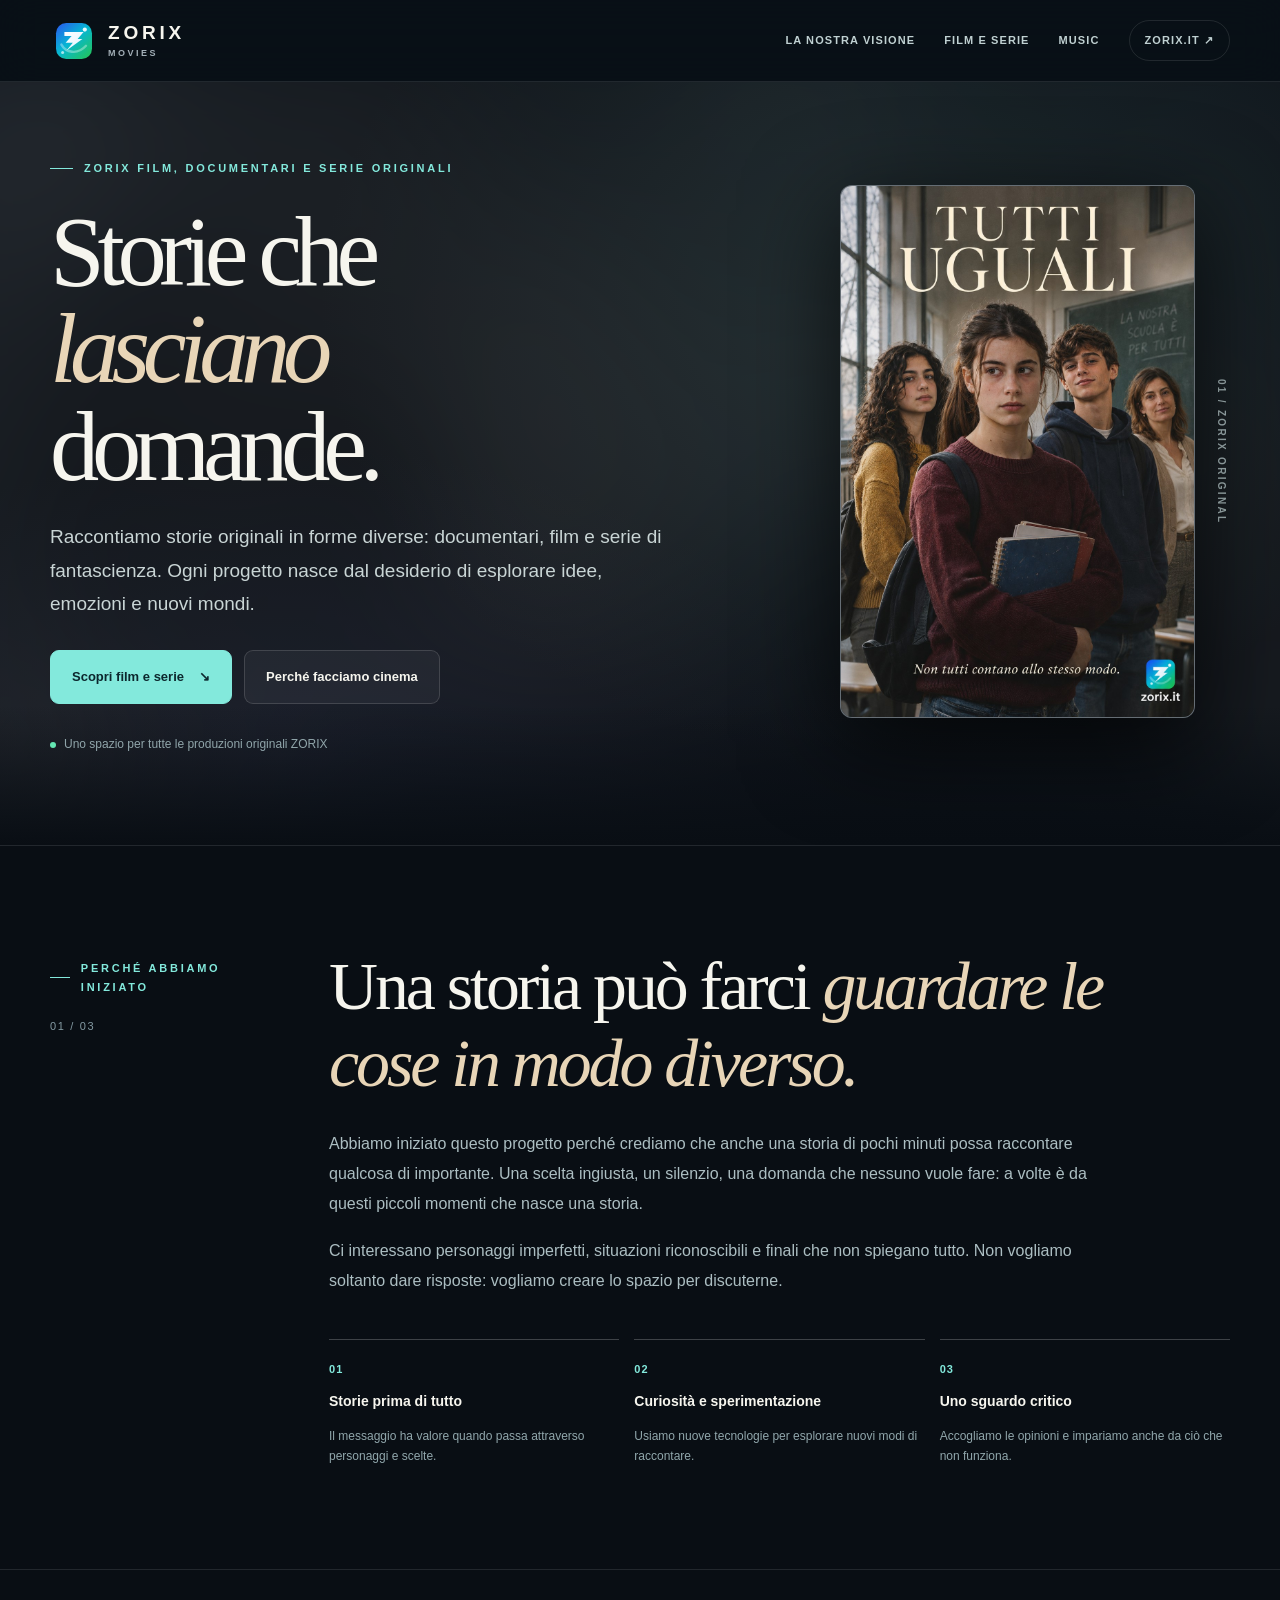
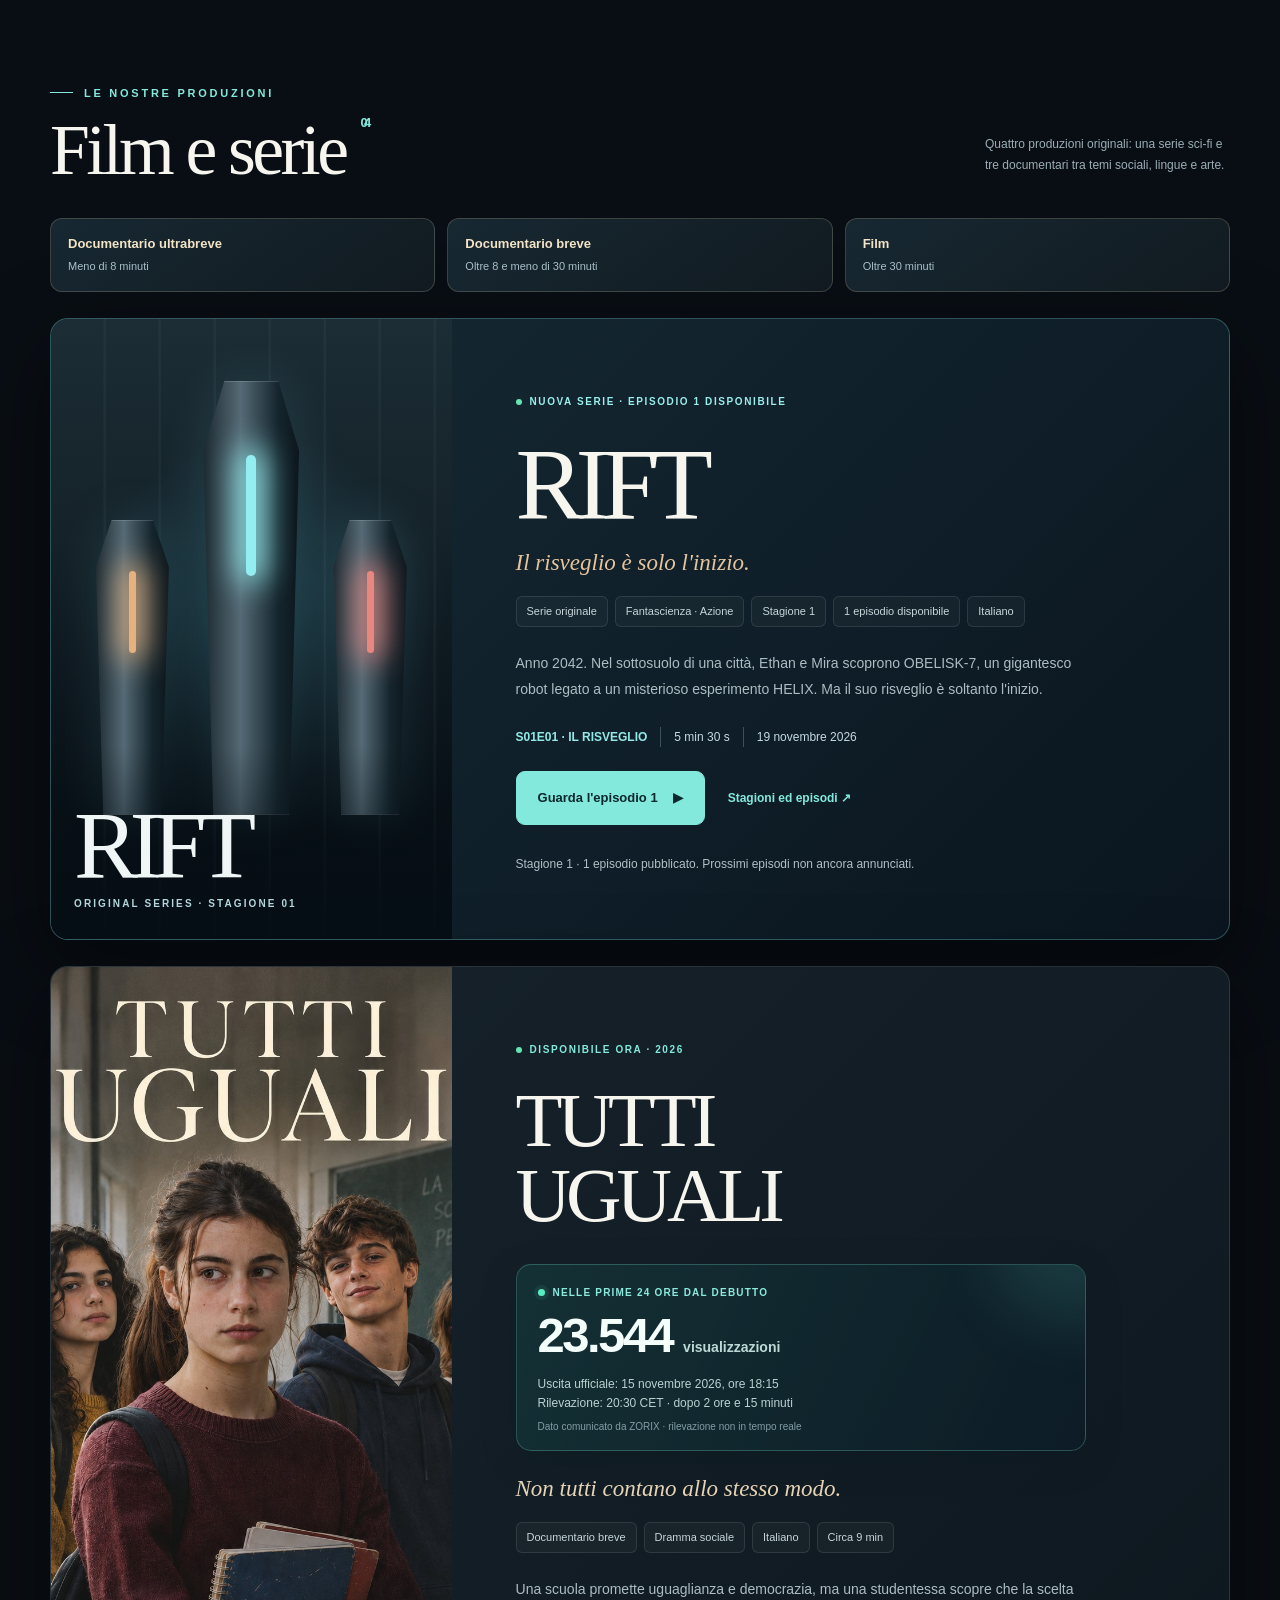
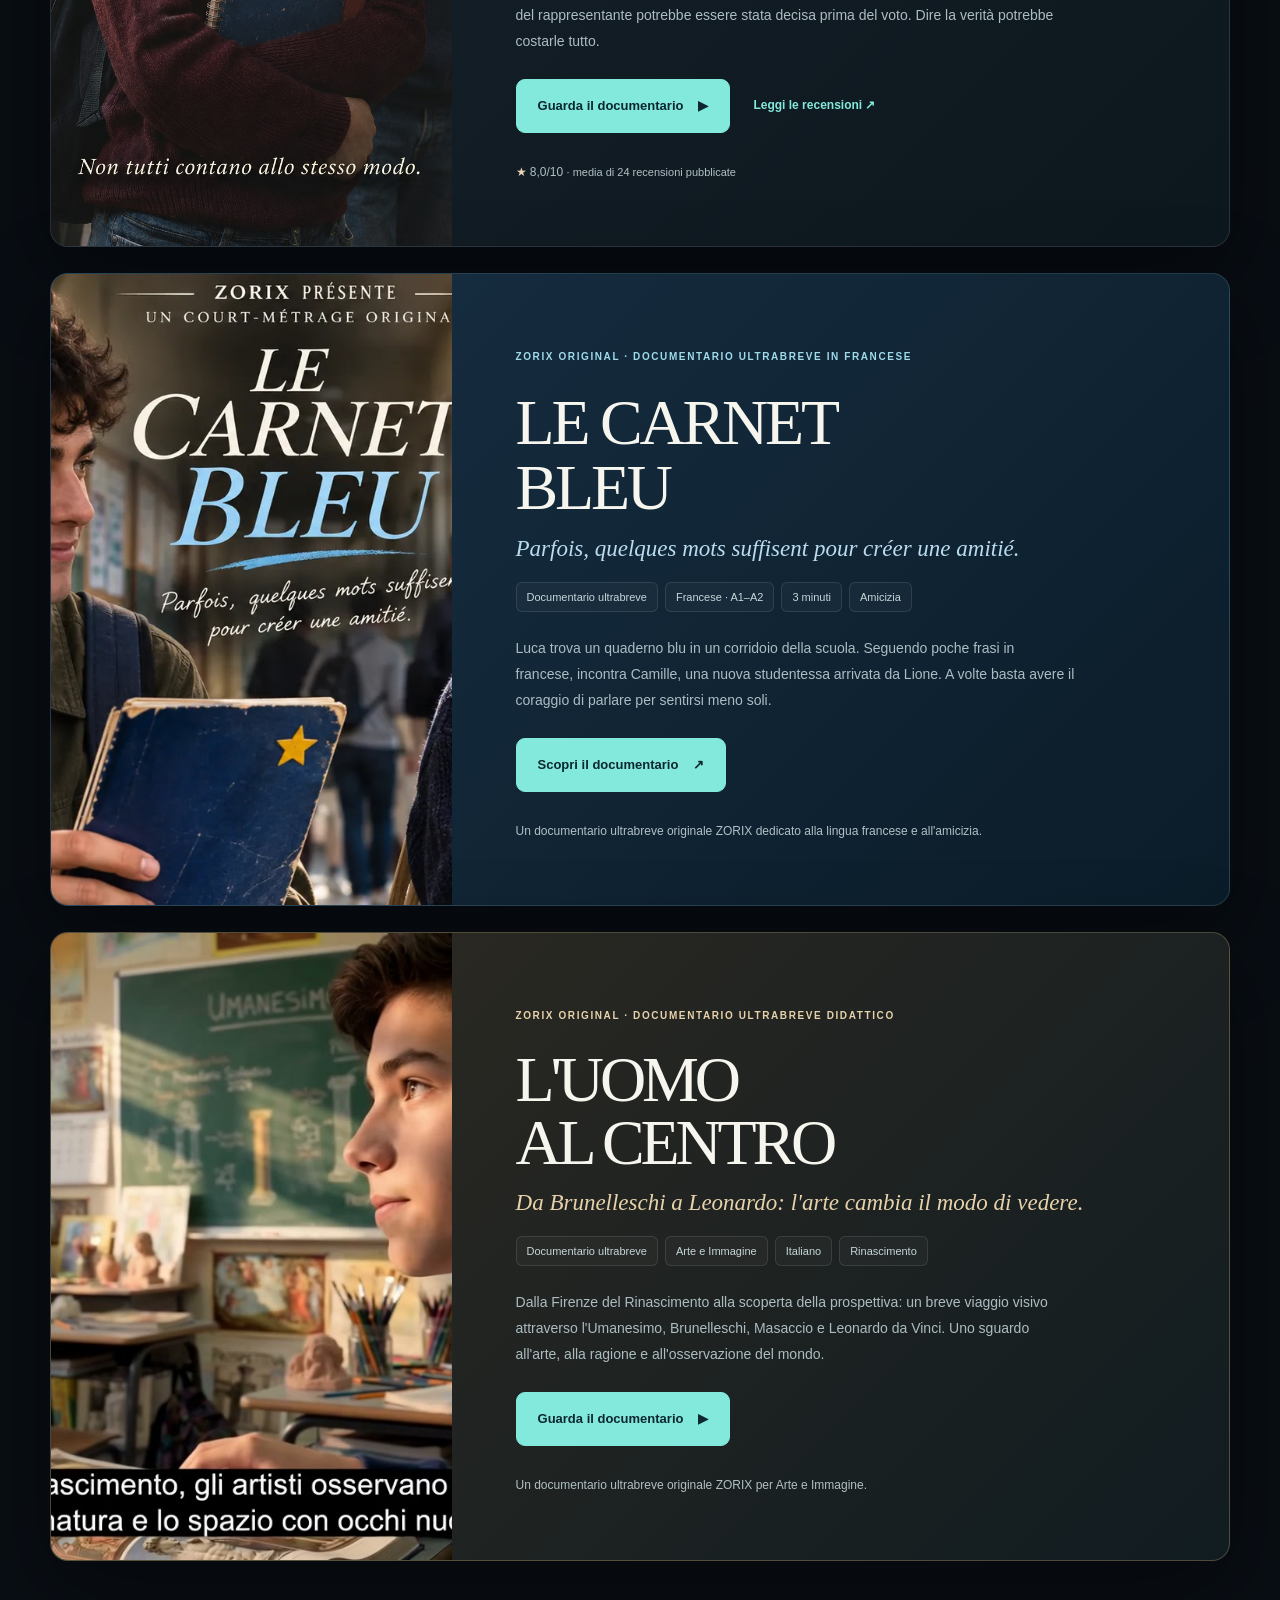
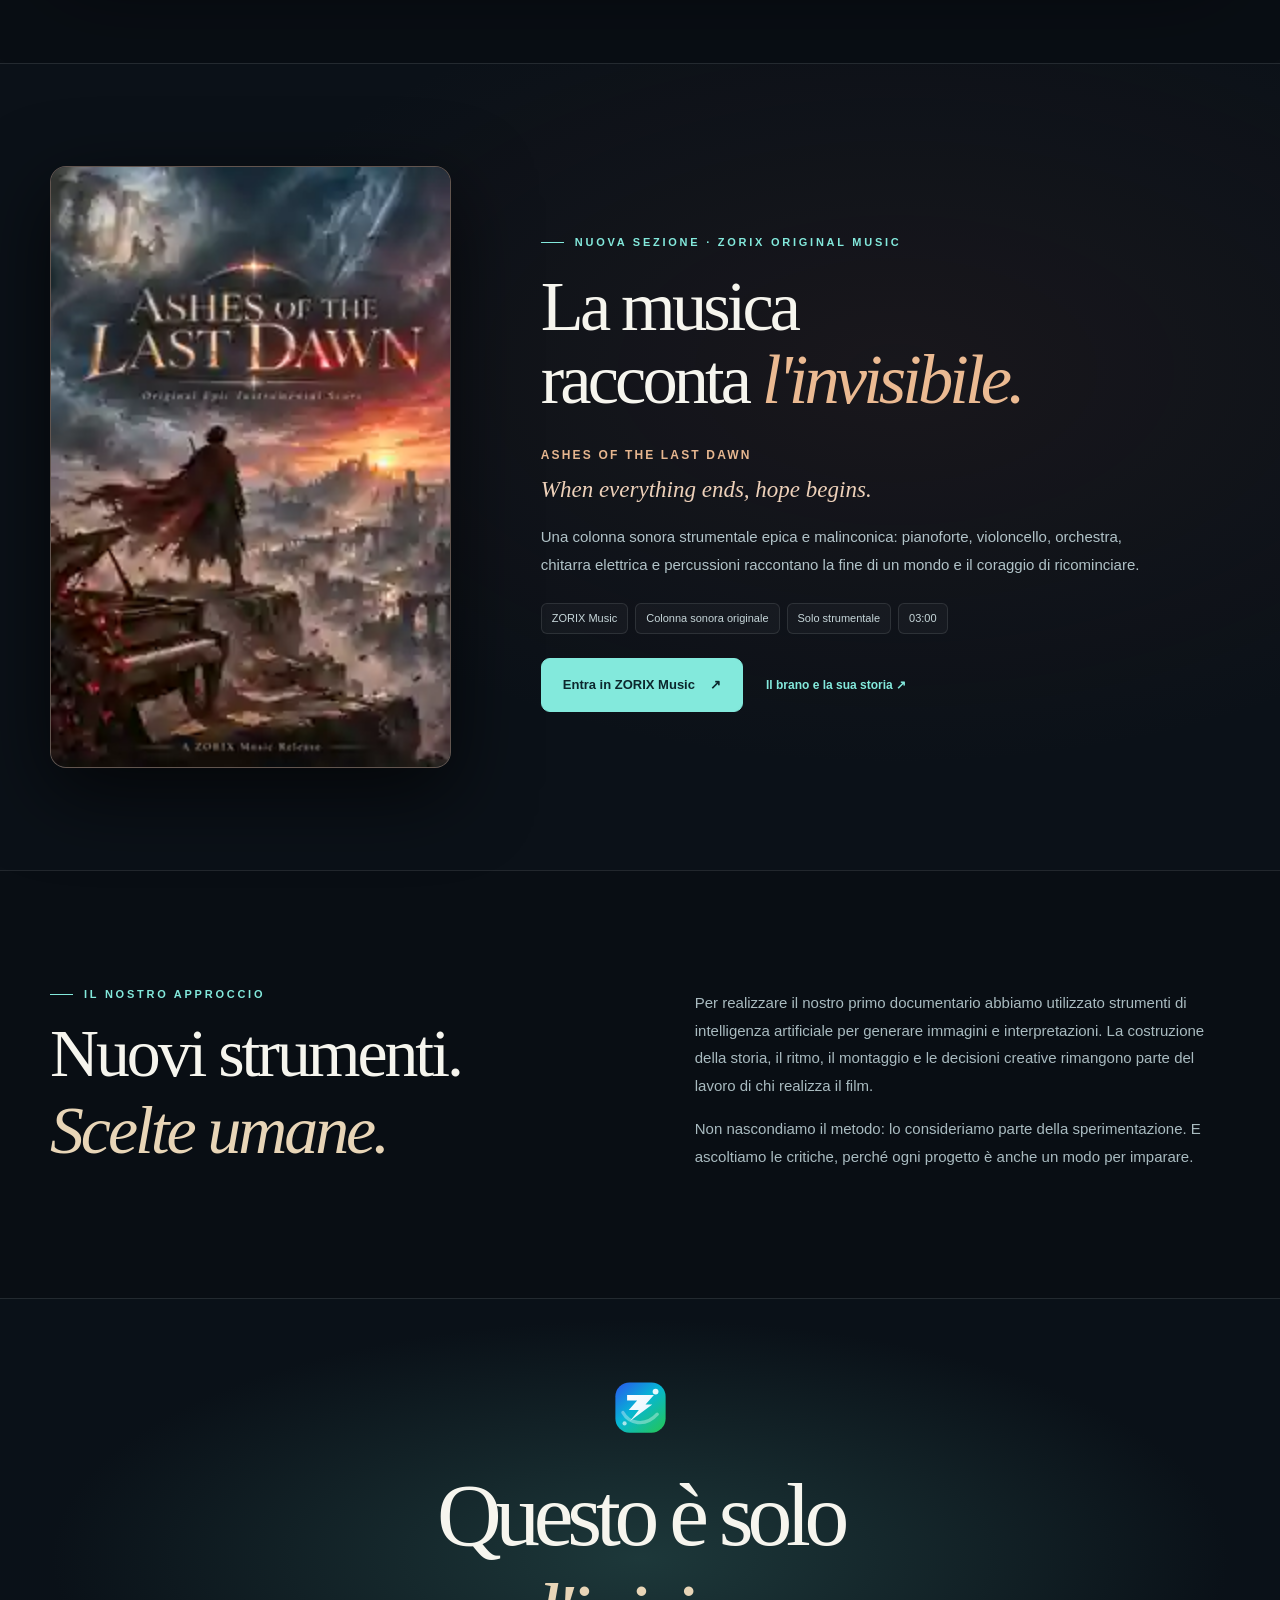
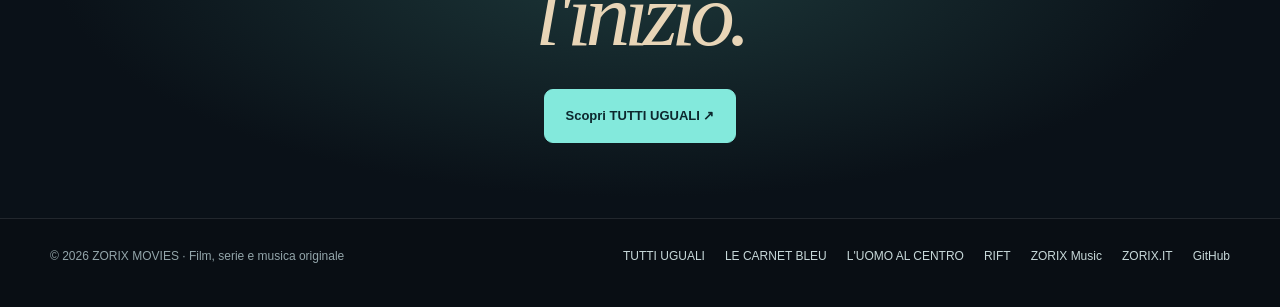
==== commit ad723a94: "Feature real Ashes of the Last Dawn artwork on homepage" ====
--- a/index.html
+++ b/index.html
@@ -137,7 +137,7 @@
   </section>
   <section class="music-section section" id="music">
     <div class="shell music-layout">
-      <a class="music-art" href="./music/" aria-label="Ascolta Ashes of the Last Dawn su ZORIX Music"><img src="data:image/svg+xml;charset=utf-8,%3Csvg%20xmlns%3D%22http%3A%2F%2Fwww.w3.org%2F2000%2Fsvg%22%20width%3D%221000%22%20height%3D%221500%22%20viewBox%3D%220%200%201000%201500%22%20role%3D%22img%22%20aria-labelledby%3D%22title%20desc%22%3E%0A%3Ctitle%20id%3D%22title%22%3EAshes%20of%20the%20Last%20Dawn%20%E2%80%94%20original%20epic%20instrumental%20score%3C%2Ftitle%3E%0A%3Cdesc%20id%3D%22desc%22%3EA%20lone%20traveler%20in%20a%20crimson%20cloak%20faces%20an%20apocalyptic%20city%20at%20the%20final%20golden%20sunrise.%20An%20abandoned%20piano%20lies%20in%20the%20foreground.%3C%2Fdesc%3E%0A%3Cdefs%3E%3ClinearGradient%20id%3D%22sky%22%20x1%3D%220%22%20y1%3D%220%22%20x2%3D%22.7%22%20y2%3D%221%22%3E%3Cstop%20stop-color%3D%22%2308111c%22%2F%3E%3Cstop%20offset%3D%22.47%22%20stop-color%3D%22%23243344%22%2F%3E%3Cstop%20offset%3D%22.72%22%20stop-color%3D%22%23873f35%22%2F%3E%3Cstop%20offset%3D%221%22%20stop-color%3D%22%23f4ac63%22%2F%3E%3C%2FlinearGradient%3E%3CradialGradient%20id%3D%22sun%22%3E%3Cstop%20stop-color%3D%22%23fbe1a7%22%20stop-opacity%3D%22.92%22%2F%3E%3Cstop%20offset%3D%22.35%22%20stop-color%3D%22%23e38d50%22%20stop-opacity%3D%22.66%22%2F%3E%3Cstop%20offset%3D%221%22%20stop-color%3D%22%23b55143%22%20stop-opacity%3D%220%22%2F%3E%3C%2FradialGradient%3E%3ClinearGradient%20id%3D%22ground%22%20x1%3D%220%22%20y1%3D%220%22%20x2%3D%220%22%20y2%3D%221%22%3E%3Cstop%20stop-color%3D%22%23302e32%22%2F%3E%3Cstop%20offset%3D%221%22%20stop-color%3D%22%23070a0e%22%2F%3E%3C%2FlinearGradient%3E%3ClinearGradient%20id%3D%22type%22%20x1%3D%220%22%20y1%3D%220%22%20x2%3D%221%22%20y2%3D%221%22%3E%3Cstop%20stop-color%3D%22%23ffeac2%22%2F%3E%3Cstop%20offset%3D%22.6%22%20stop-color%3D%22%23e6b183%22%2F%3E%3Cstop%20offset%3D%221%22%20stop-color%3D%22%23c4745e%22%2F%3E%3C%2FlinearGradient%3E%3Cfilter%20id%3D%22shadow%22%3E%3CfeGaussianBlur%20stdDeviation%3D%2224%22%2F%3E%3C%2Ffilter%3E%3C%2Fdefs%3E%0A%3Crect%20width%3D%221000%22%20height%3D%221500%22%20fill%3D%22url(%23sky)%22%2F%3E%3Ccircle%20cx%3D%22727%22%20cy%3D%221012%22%20r%3D%22430%22%20fill%3D%22url(%23sun)%22%2F%3E%0A%3Cpath%20d%3D%22M0%200H1000V650Q801%20575%20702%20650T460%20576T212%20628T0%20552Z%22%20fill%3D%22%23070c15%22%20opacity%3D%22.35%22%2F%3E%0A%3Cpath%20d%3D%22M-30%20690L66%20565%2083%20630%20121%20572%20146%20638%20177%20552%20201%20636%20235%20608%20260%20658%20299%20560%20332%20673%20393%20595%20430%20653%20486%20571%20520%20670%20568%20612%20618%20676%20653%20595%20695%20660%20735%20601%20771%20648%20816%20574%20855%20664%20925%20608%201020%20700V1172H-30Z%22%20fill%3D%22%23101823%22%20opacity%3D%22.6%22%2F%3E%0A%3Cg%20fill%3D%22%2313151a%22%3E%3Cpath%20d%3D%22M0%20895V748h40V676h43v105h41V628h61v170h36V714h55V583h33v222h48V695h48V618h72v201h47V657h50v164h41V700h74V562h34v255h58V729h70V613h65v214h53v-95h58v156Z%22%2F%3E%3Cpath%20d%3D%22M0%201025v-90h49v-71h53v60h43v-113h44v136h68v-78h38v88h53V833h52v135h83v-105h60v119h44V834h68v148h62v-94h43v90h64V845h44v149h52v-75h44v99h89v-84h46v87Z%22%20opacity%3D%22.8%22%2F%3E%3C%2Fg%3E%0A%3Cg%20fill%3D%22%231e1c1e%22%20stroke%3D%22%23bd664e%22%20stroke-opacity%3D%22.3%22%20stroke-width%3D%223%22%3E%3Cpath%20d%3D%22M646%20783l25-55%2023%2055v144h-48z%22%2F%3E%3Cpath%20d%3D%22M696%20816v-94l44-31%2041%2031v94z%22%2F%3E%3Cpath%20d%3D%22M784%20822v-171h19v171z%22%2F%3E%3Cpath%20d%3D%22M822%20834V714l38-42%2029%2042v120z%22%2F%3E%3Cpath%20d%3D%22M629%20840h300v16H629z%22%2F%3E%3Cpath%20d%3D%22M700%20767h145v16H700z%22%2F%3E%3C%2Fg%3E%0A%3Cpath%20d%3D%22M0%201170L180%201081%20260%201106%20432%201056%20527%201098%20733%201031%201000%201100V1500H0Z%22%20fill%3D%22url(%23ground)%22%2F%3E%0A%3Cpath%20d%3D%22M0%201408l198-90%20202%2036%2081-54%20149%2042%20179-117%20191%2070v205H0Z%22%20fill%3D%22%23090d12%22%2F%3E%0A%3Cpath%20d%3D%22M282%201220l71-12%2095%2027%2017%2015-57%2018-128-32z%22%20fill%3D%22%23101317%22%20stroke%3D%22%23b87c5a%22%20stroke-width%3D%224%22%2F%3E%3Cpath%20d%3D%22M316%201206l-4-54%2014-9%2023%2062z%22%20fill%3D%22%2318191c%22%2F%3E%3Cpath%20d%3D%22M335%201210l6-60%2021%206-4%2059z%22%20fill%3D%22%23171a1c%22%2F%3E%3Cpath%20d%3D%22M335%201221l68-7%2051%2025-89%2016z%22%20fill%3D%22%23e3d6bb%22%2F%3E%3Cg%20stroke%3D%22%231e2024%22%20stroke-width%3D%225%22%3E%3Cpath%20d%3D%22M354%201219l9%2027m5-28%209%2027m5-27%209%2028m5-28%209%2027m5-27%209%2024%22%2F%3E%3C%2Fg%3E%0A%3Cg%20transform%3D%22translate(510%201156)%22%3E%3Cpath%20d%3D%22M-14%209l-41%20145%2014%204%2047-80%2017%2078%2017-10-25-141Z%22%20fill%3D%22%23080a0e%22%2F%3E%3Cpath%20d%3D%22M-33%2013Q-35-85-5-91Q35-81%2029%2011l-18%2041-32-5Z%22%20fill%3D%22%2311151b%22%2F%3E%3Cpath%20d%3D%22M-8-94q-23-28%200-49%2029-11%2031%2016l-12%2031z%22%20fill%3D%22%23111416%22%2F%3E%3Cpath%20d%3D%22M-20-66Q-109-67-164-9Q-103-21-62%204Q-85%2020-106%2041Q-41%2024-22%2038Z%22%20fill%3D%22%238d2f32%22%20stroke%3D%22%23b65449%22%20stroke-width%3D%224%22%2F%3E%3Cpath%20d%3D%22M21-53L58%205l-10%208-44-48%22%20fill%3D%22%2311181c%22%2F%3E%3C%2Fg%3E%0A%3Cg%20fill%3D%22%23e7ad76%22%20opacity%3D%22.7%22%3E%3Ccircle%20cx%3D%2299%22%20cy%3D%221128%22%20r%3D%222%22%2F%3E%3Ccircle%20cx%3D%22161%22%20cy%3D%221061%22%20r%3D%223%22%2F%3E%3Ccircle%20cx%3D%22235%22%20cy%3D%221118%22%20r%3D%222%22%2F%3E%3Ccircle%20cx%3D%22840%22%20cy%3D%221115%22%20r%3D%223%22%2F%3E%3Ccircle%20cx%3D%22944%22%20cy%3D%22993%22%20r%3D%222%22%2F%3E%3C%2Fg%3E%0A%3Crect%20y%3D%220%22%20width%3D%221000%22%20height%3D%22510%22%20fill%3D%22%23060d17%22%20opacity%3D%22.45%22%2F%3E%0A%3Ctext%20x%3D%22500%22%20y%3D%2292%22%20font-family%3D%22Arial%2Csans-serif%22%20font-size%3D%2218%22%20font-weight%3D%22700%22%20fill%3D%22%23e9cbaa%22%20letter-spacing%3D%228%22%20text-anchor%3D%22middle%22%3EZORIX%20ORIGINAL%20MUSIC%3C%2Ftext%3E%0A%3Ctext%20x%3D%22500%22%20y%3D%22264%22%20font-family%3D%22Georgia%2Cserif%22%20font-size%3D%2278%22%20fill%3D%22url(%23type)%22%20text-anchor%3D%22middle%22%3EASHES%20OF%20THE%3C%2Ftext%3E%0A%3Ctext%20x%3D%22500%22%20y%3D%22377%22%20font-family%3D%22Georgia%2Cserif%22%20font-size%3D%22112%22%20fill%3D%22url(%23type)%22%20text-anchor%3D%22middle%22%3ELAST%20DAWN%3C%2Ftext%3E%0A%3Cpath%20d%3D%22M220%20408H780%22%20stroke%3D%22%23d5a782%22%20stroke-width%3D%222%22%20opacity%3D%22.8%22%2F%3E%0A%3Ctext%20x%3D%22500%22%20y%3D%22455%22%20font-family%3D%22Arial%2Csans-serif%22%20font-size%3D%2220%22%20letter-spacing%3D%225%22%20fill%3D%22%23e7d5bd%22%20text-anchor%3D%22middle%22%3EORIGINAL%20EPIC%20INSTRUMENTAL%20SCORE%3C%2Ftext%3E%0A%3Ctext%20x%3D%22500%22%20y%3D%221440%22%20font-family%3D%22Georgia%2Cserif%22%20font-size%3D%2224%22%20letter-spacing%3D%226%22%20fill%3D%22%23e9bea1%22%20text-anchor%3D%22middle%22%3EWHEN%20EVERYTHING%20ENDS%2C%20HOPE%20BEGINS%3C%2Ftext%3E%0A%3C%2Fsvg%3E" alt="Copertina di ASHES OF THE LAST DAWN: un sopravvissuto contempla una città in rovina durante l'ultima alba" loading="lazy" width="1000" height="1500"></a>
+      <a class="music-art" href="./music/" aria-label="Ascolta Ashes of the Last Dawn su ZORIX Music"><img src="./music/ashes-last-dawn-real-cover.webp" alt="Copertina di ASHES OF THE LAST DAWN: un sopravvissuto contempla una città in rovina durante l'ultima alba" loading="lazy" width="1000" height="1500"></a>
       <div class="music-copy">
         <p class="eyebrow"><span></span>NUOVA SEZIONE · ZORIX ORIGINAL MUSIC</p>
         <h2>La musica<br>racconta <em>l'invisibile.</em></h2>
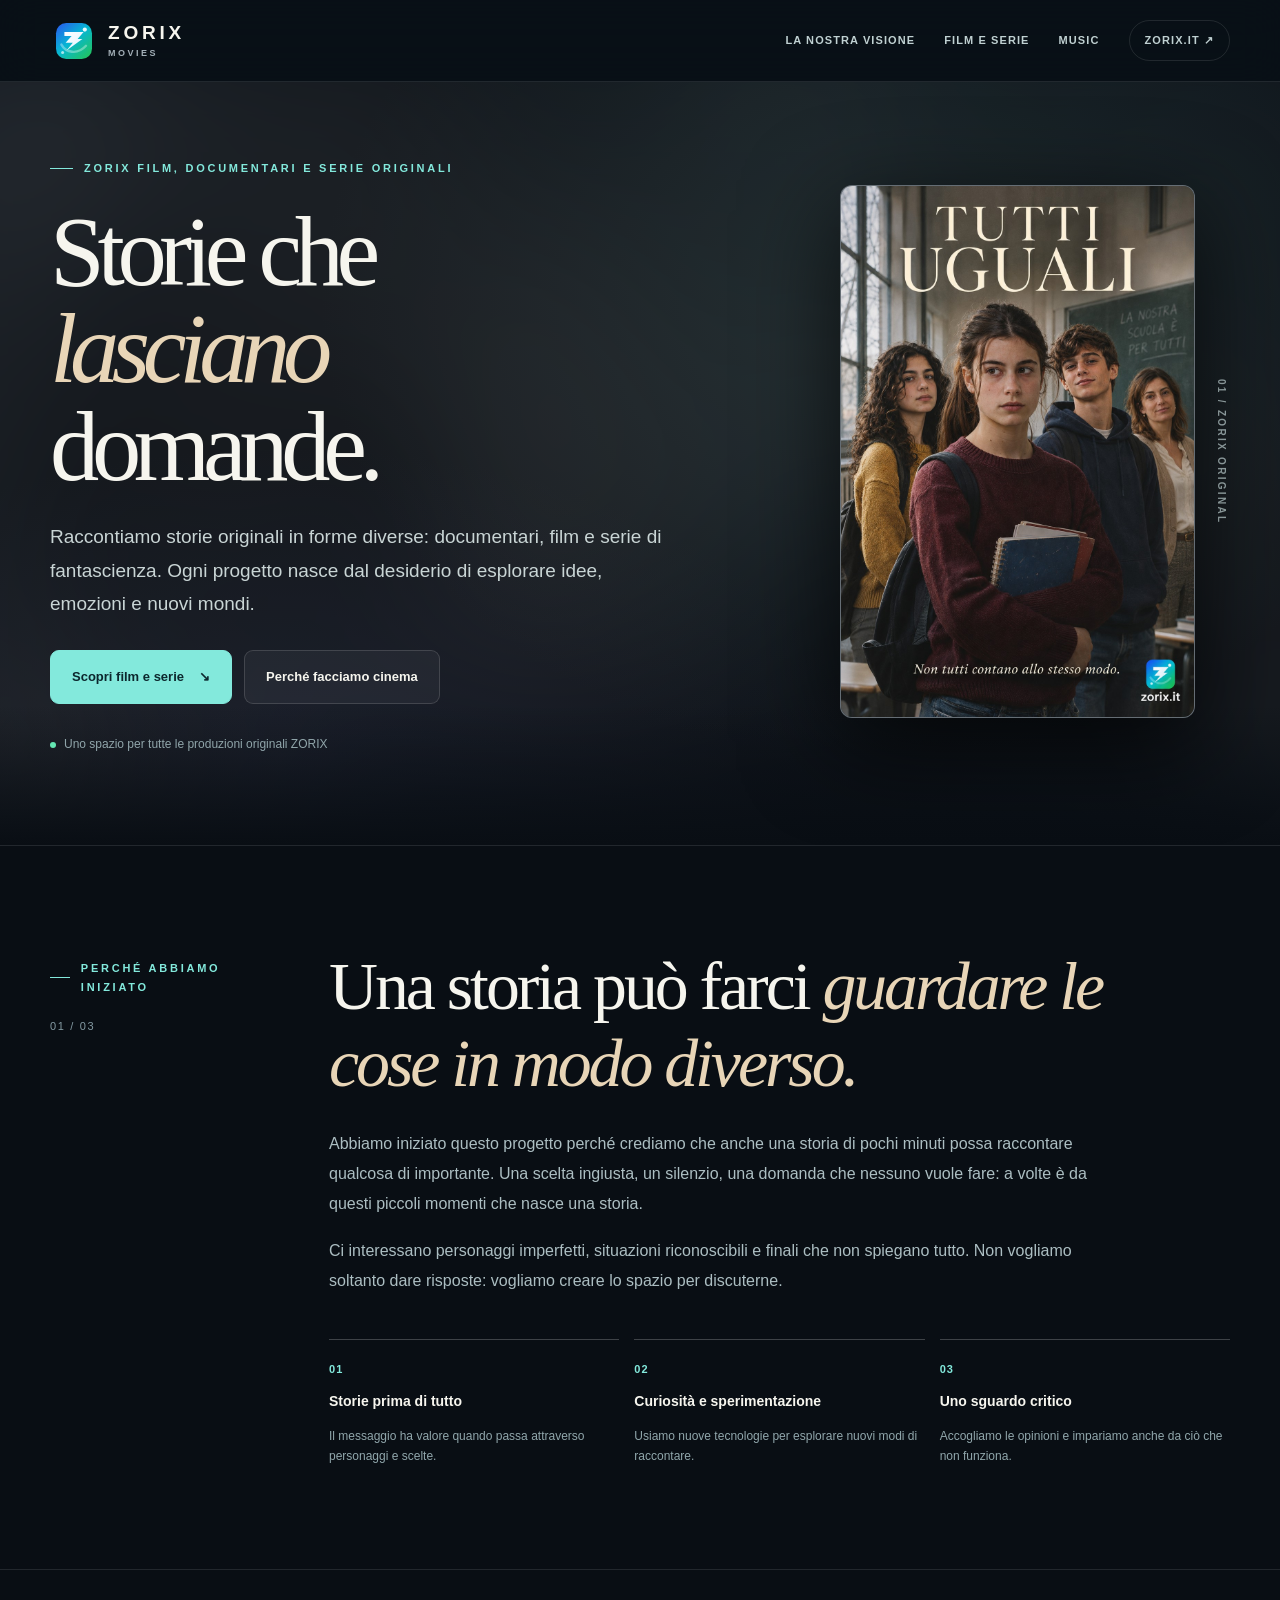
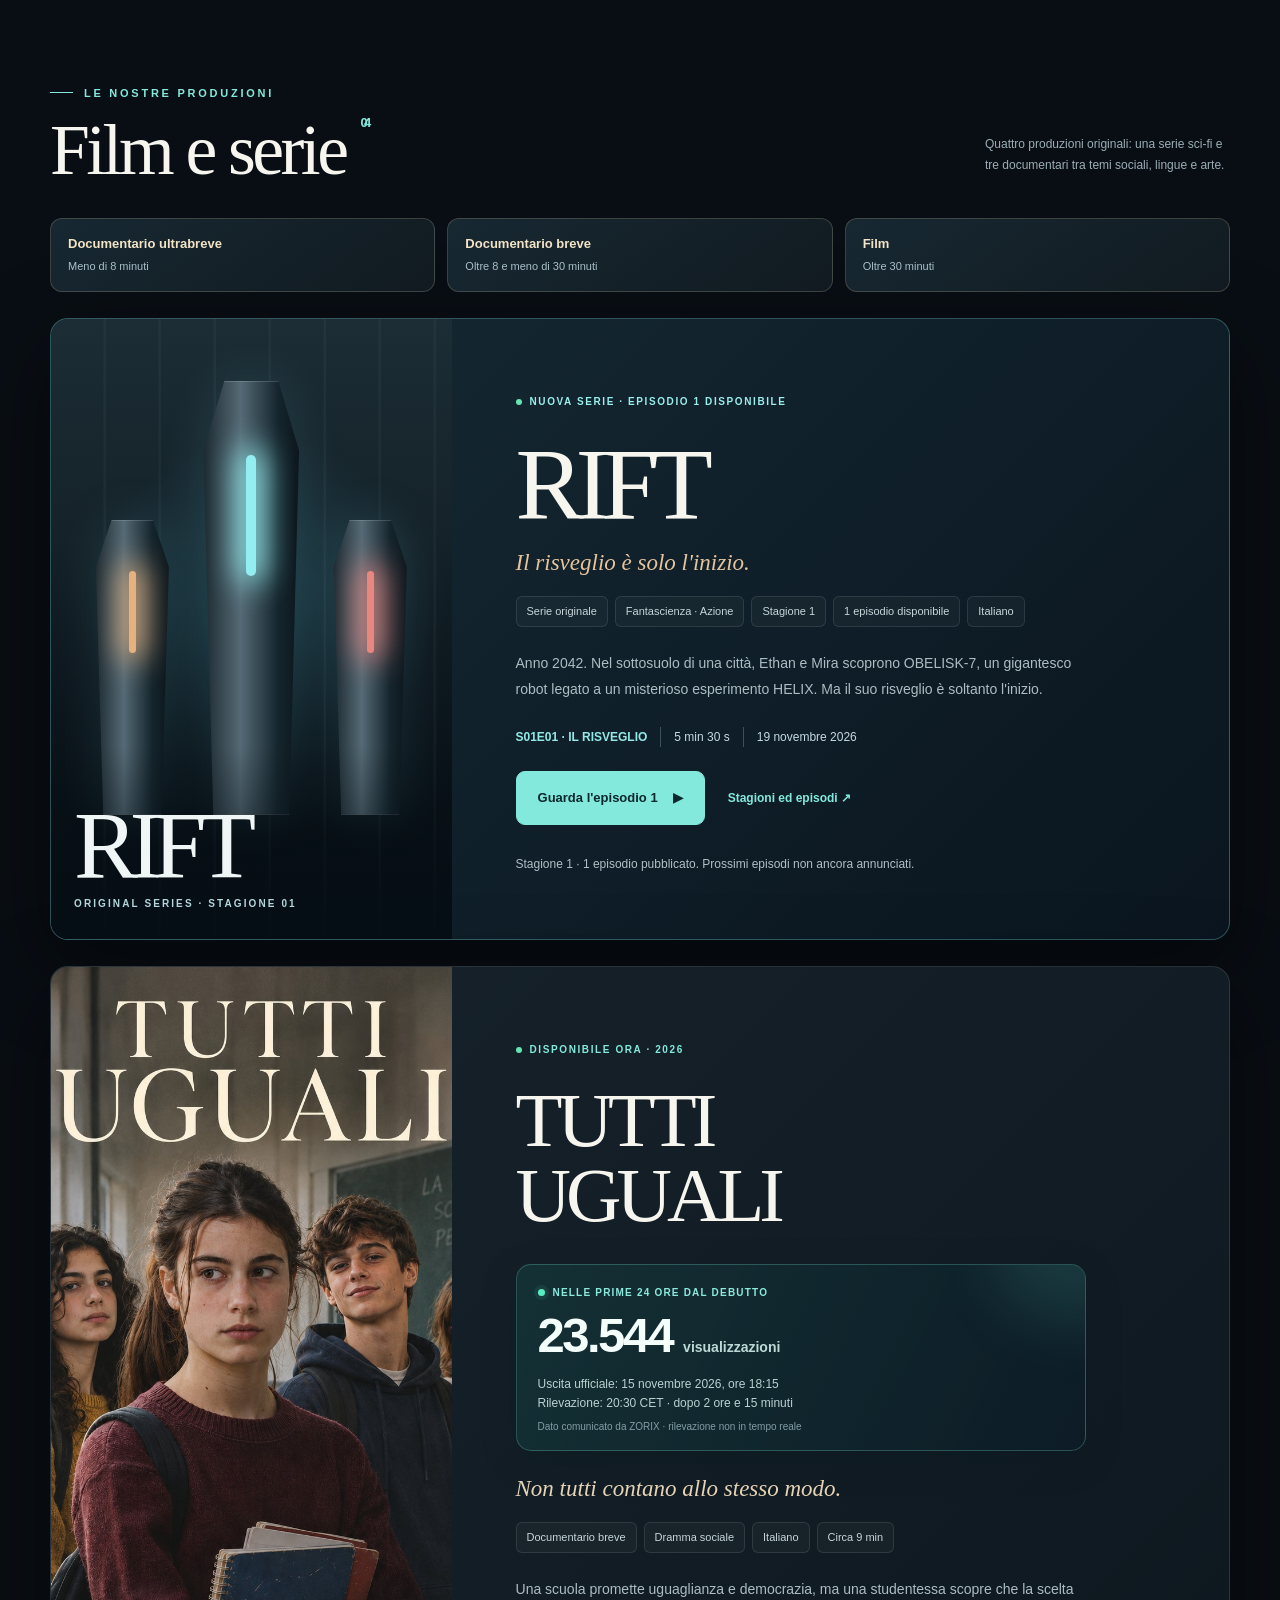
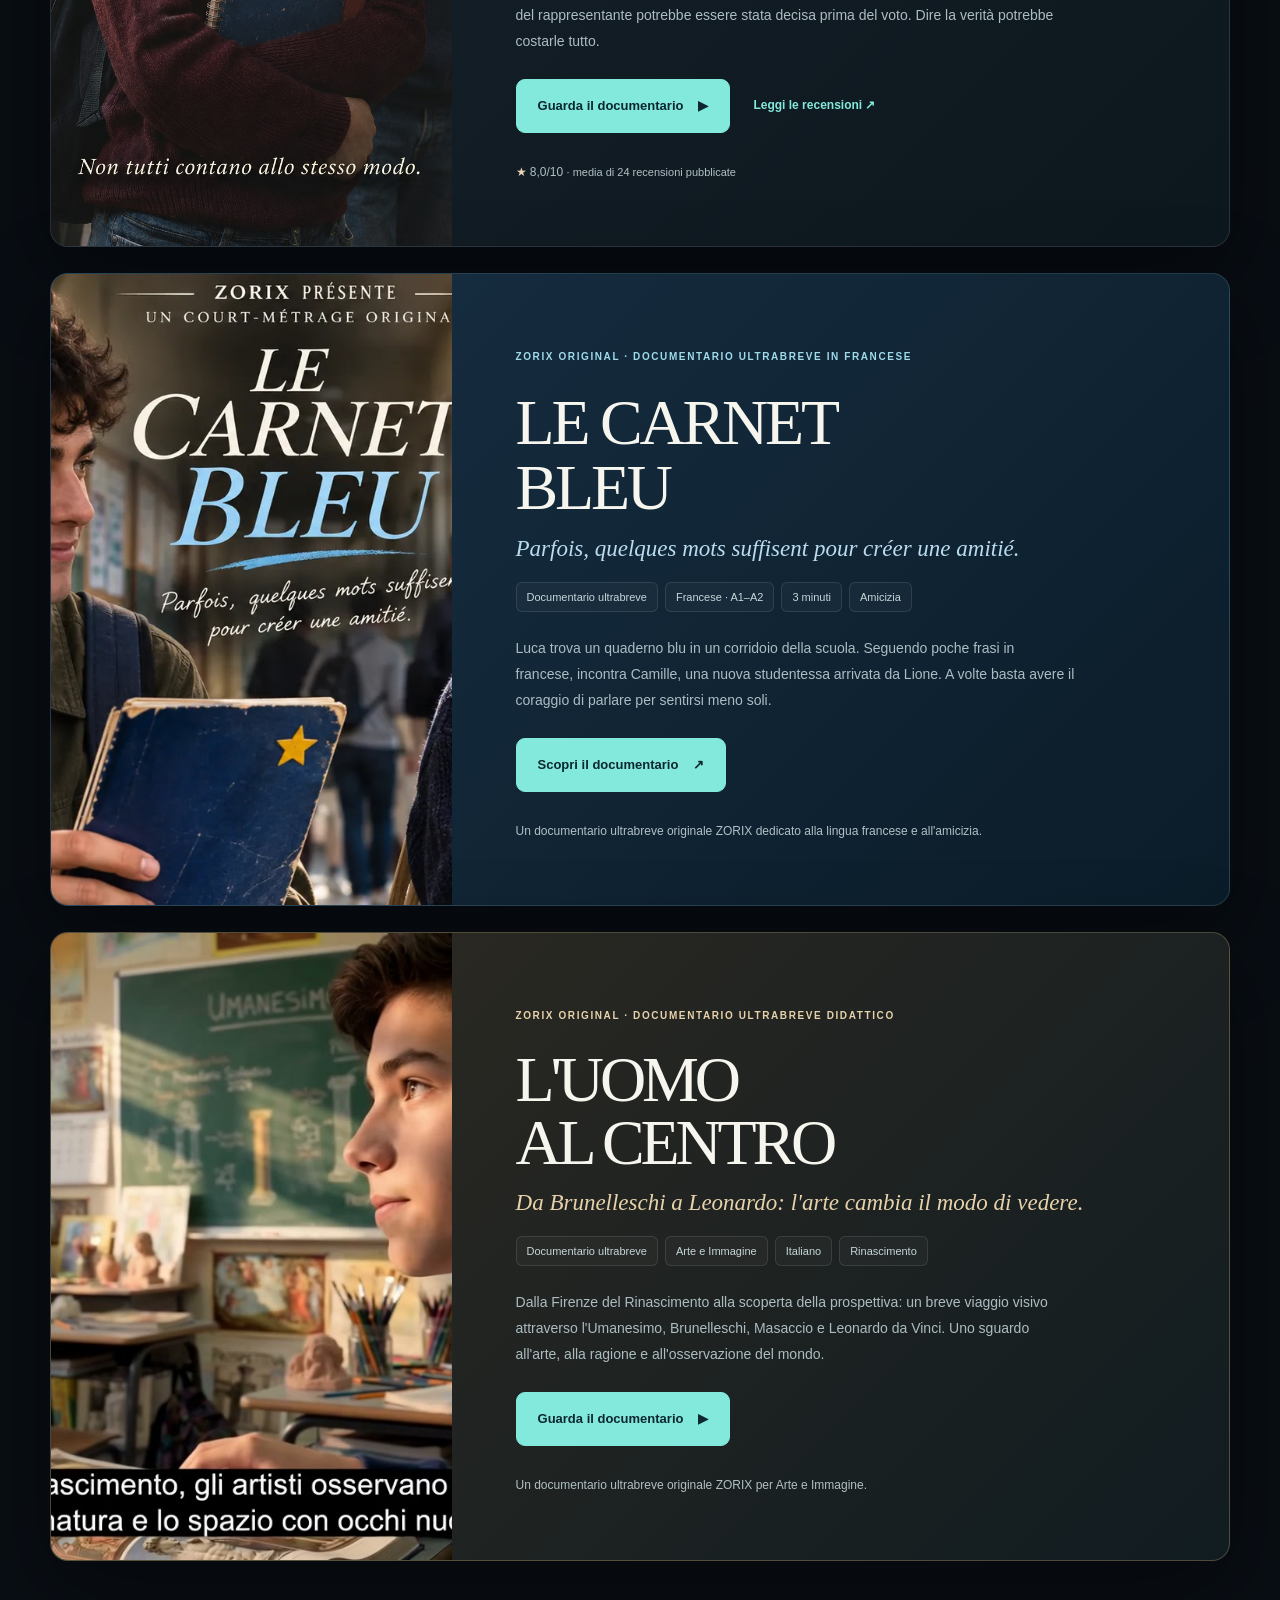
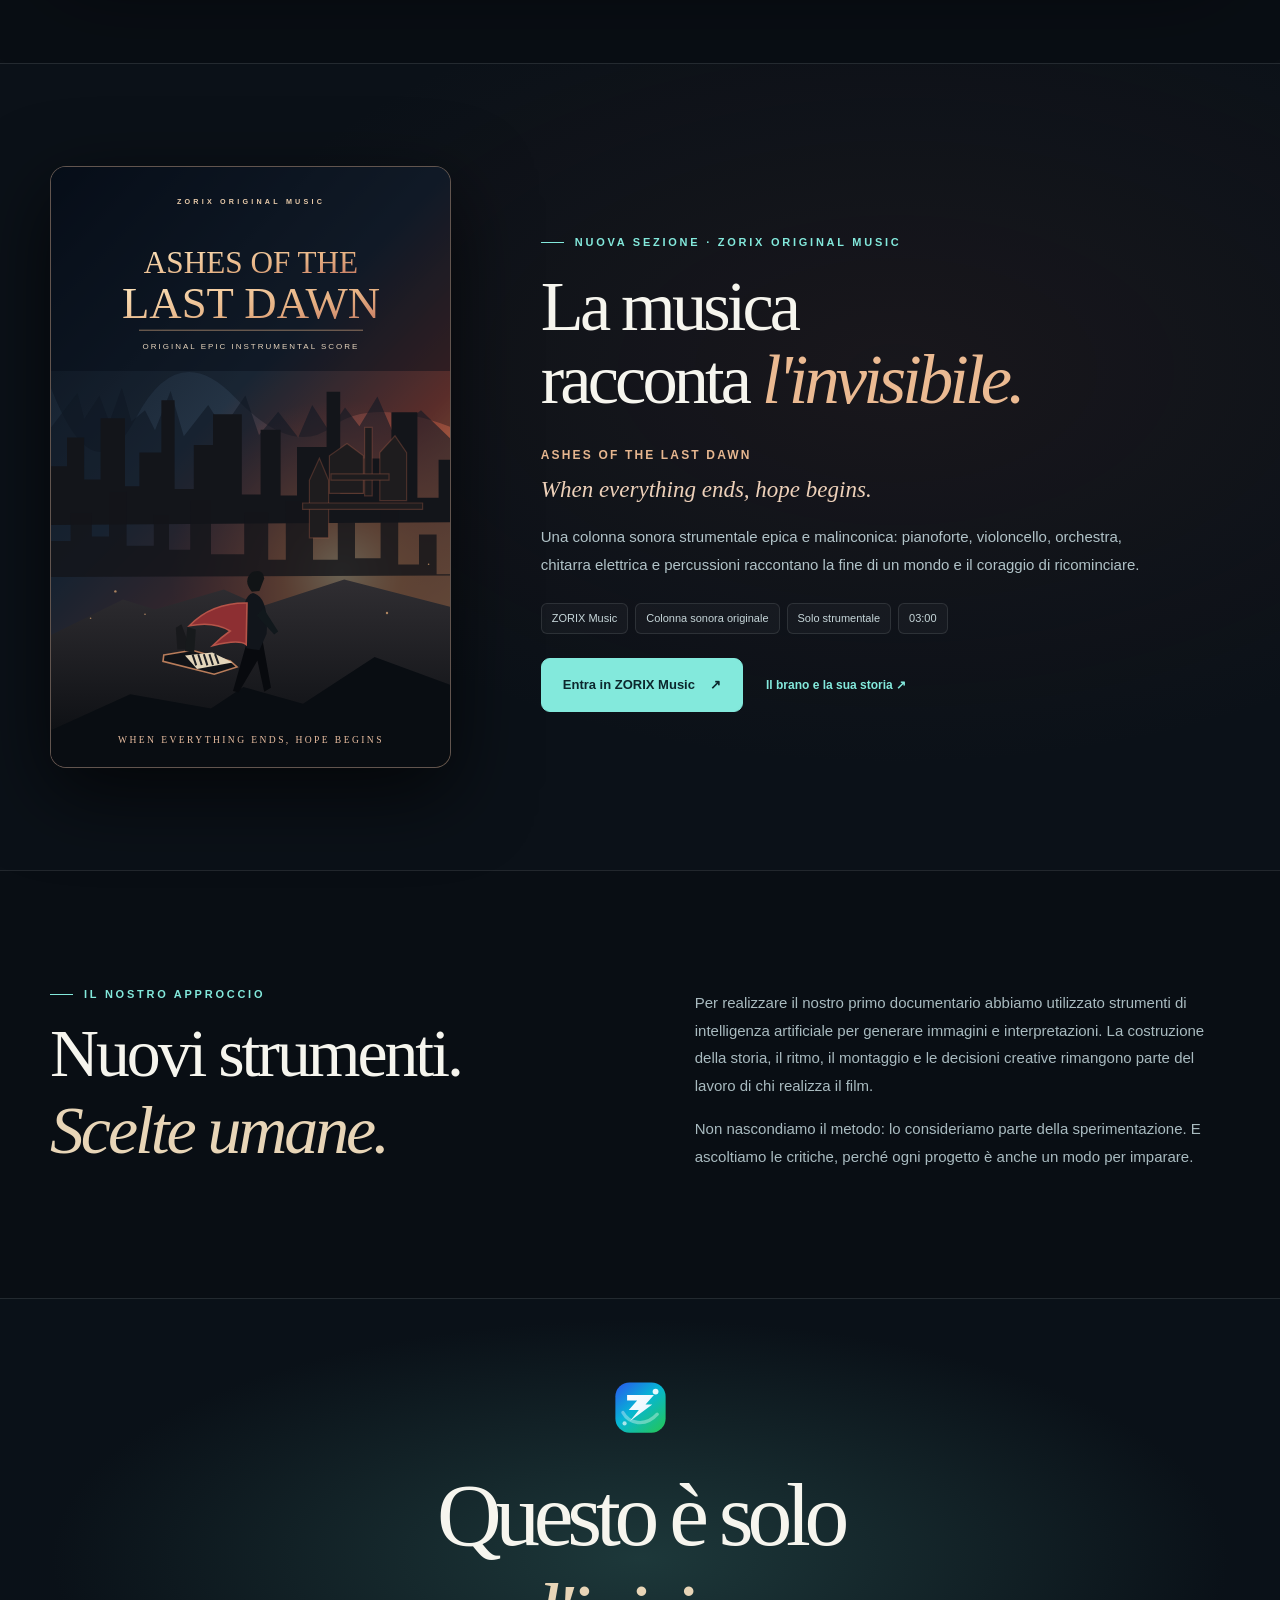
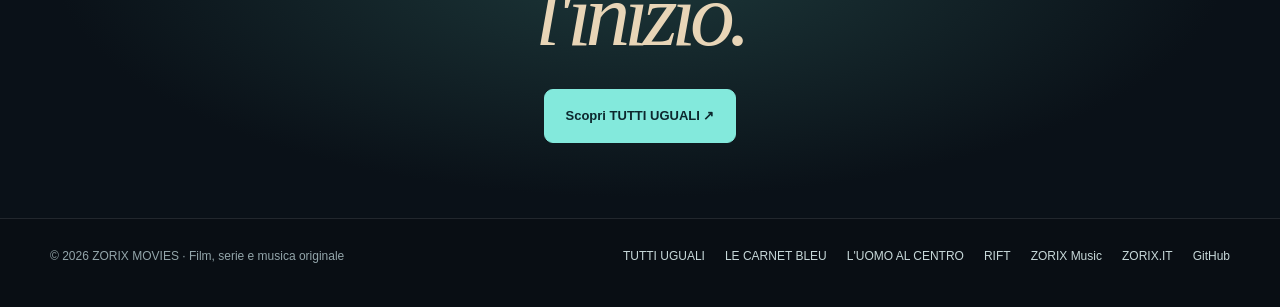
==== commit 2a1a0de2: "Restore SVG cover in homepage music section" ====
--- a/index.html
+++ b/index.html
@@ -137,7 +137,7 @@
   </section>
   <section class="music-section section" id="music">
     <div class="shell music-layout">
-      <a class="music-art" href="./music/" aria-label="Ascolta Ashes of the Last Dawn su ZORIX Music"><img src="./music/ashes-last-dawn-real-cover.webp" alt="Copertina di ASHES OF THE LAST DAWN: un sopravvissuto contempla una città in rovina durante l'ultima alba" loading="lazy" width="1000" height="1500"></a>
+      <a class="music-art" href="./music/" aria-label="Ascolta Ashes of the Last Dawn su ZORIX Music"><img src="./music/ashes-last-dawn-cover.svg" alt="Copertina di ASHES OF THE LAST DAWN: un sopravvissuto contempla una città in rovina durante l'ultima alba" loading="lazy" width="1000" height="1500"></a>
       <div class="music-copy">
         <p class="eyebrow"><span></span>NUOVA SEZIONE · ZORIX ORIGINAL MUSIC</p>
         <h2>La musica<br>racconta <em>l'invisibile.</em></h2>
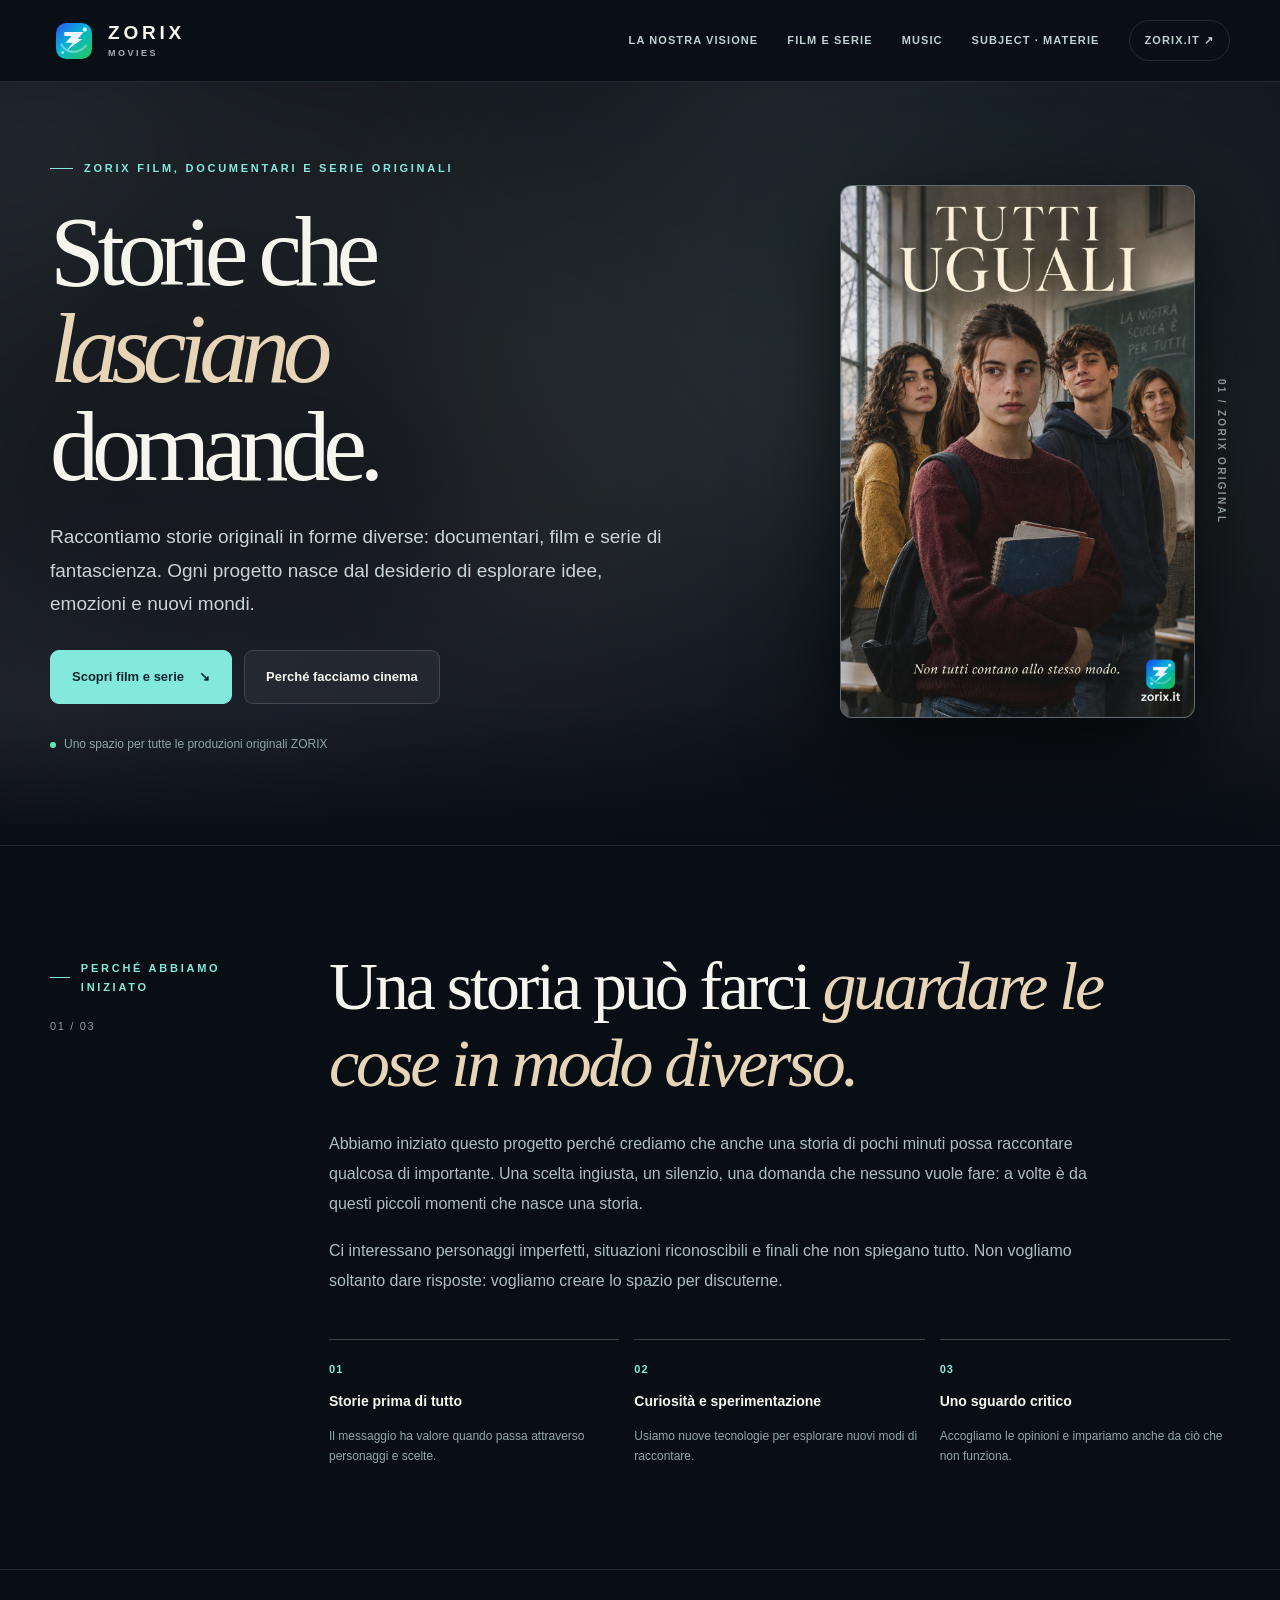
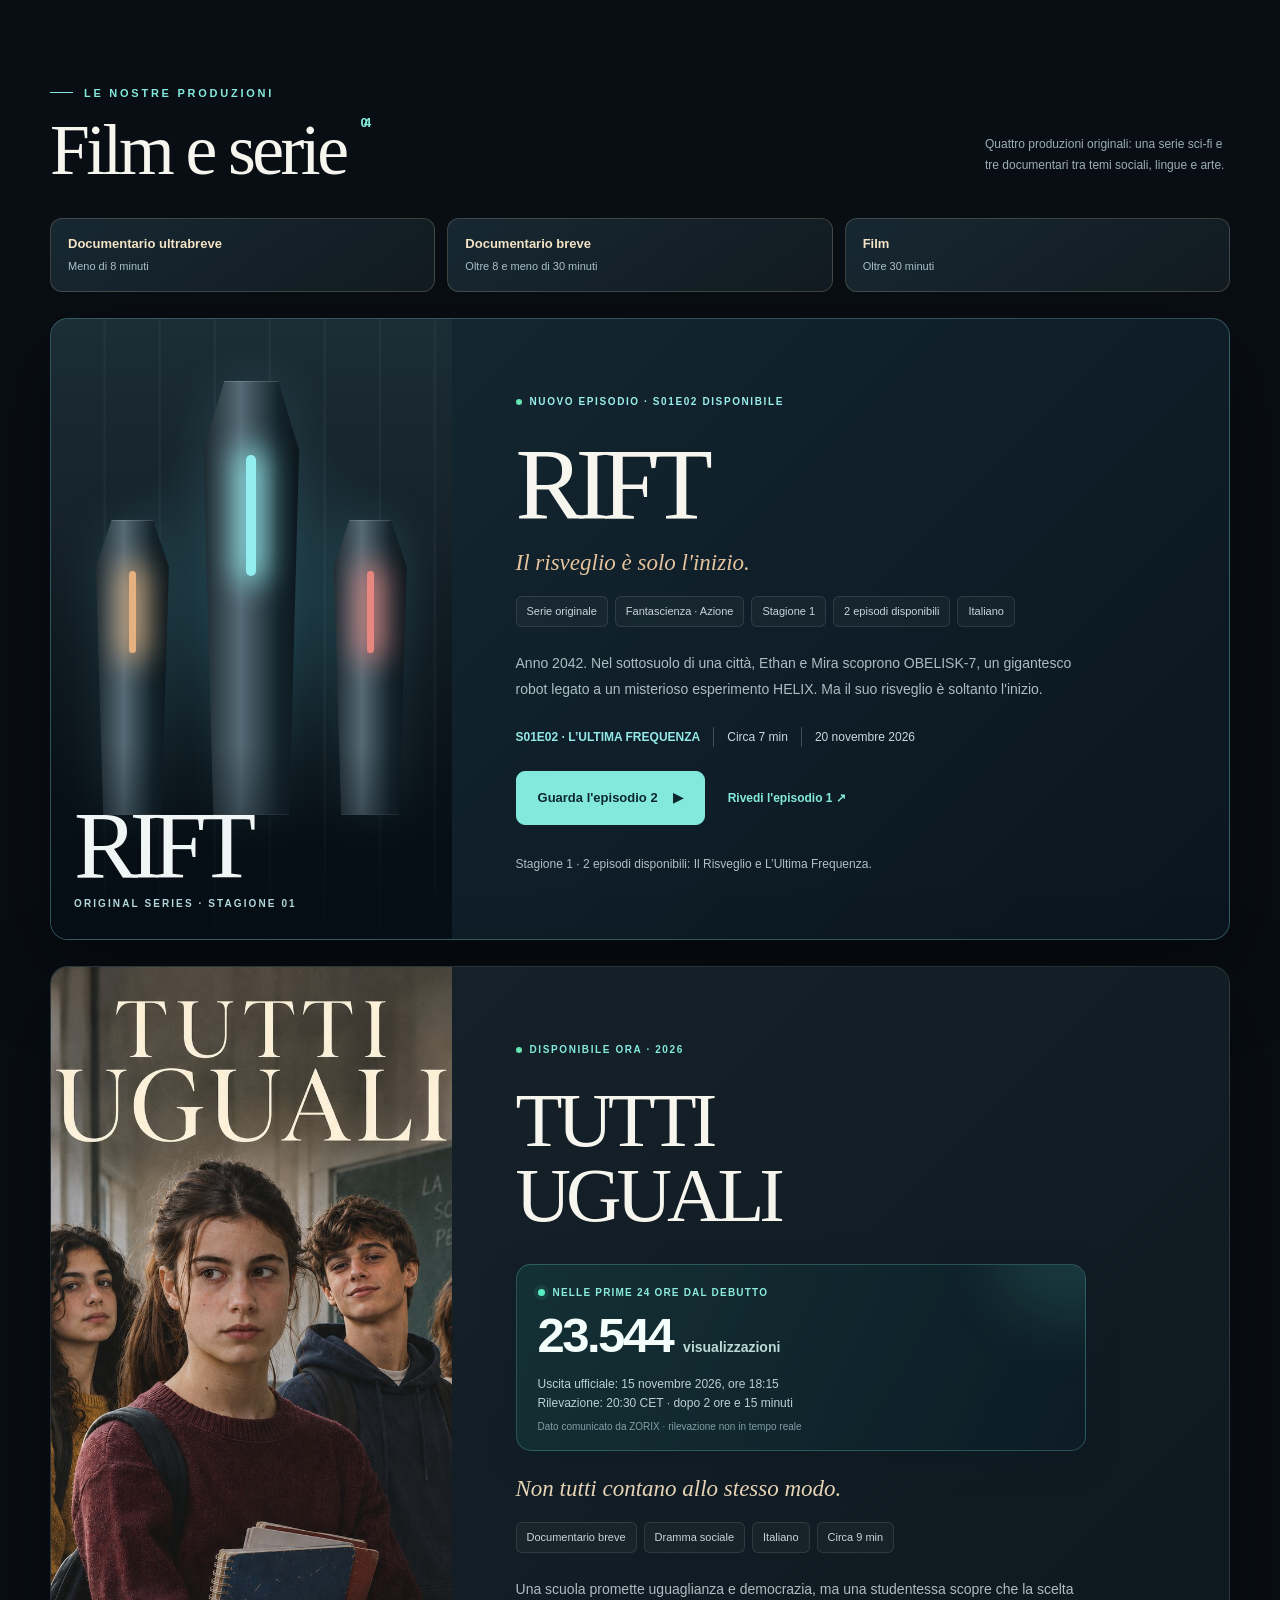
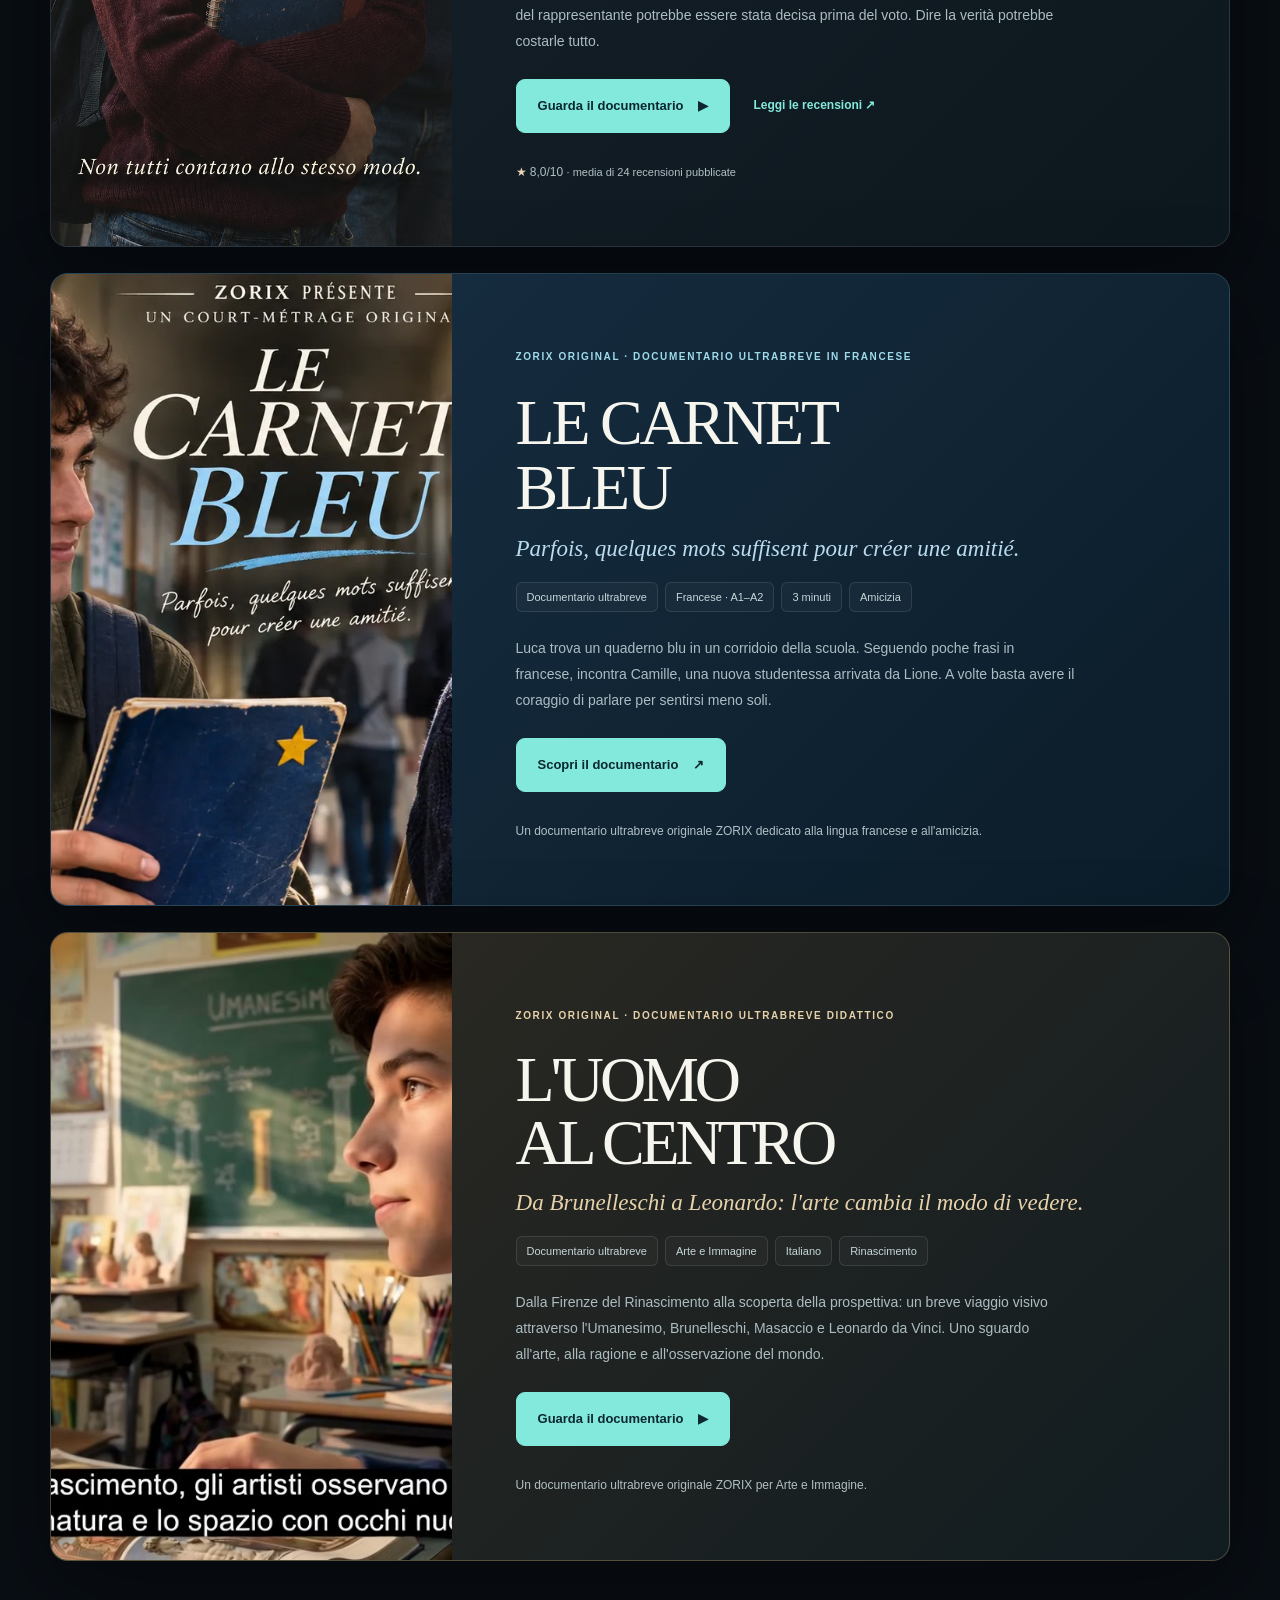
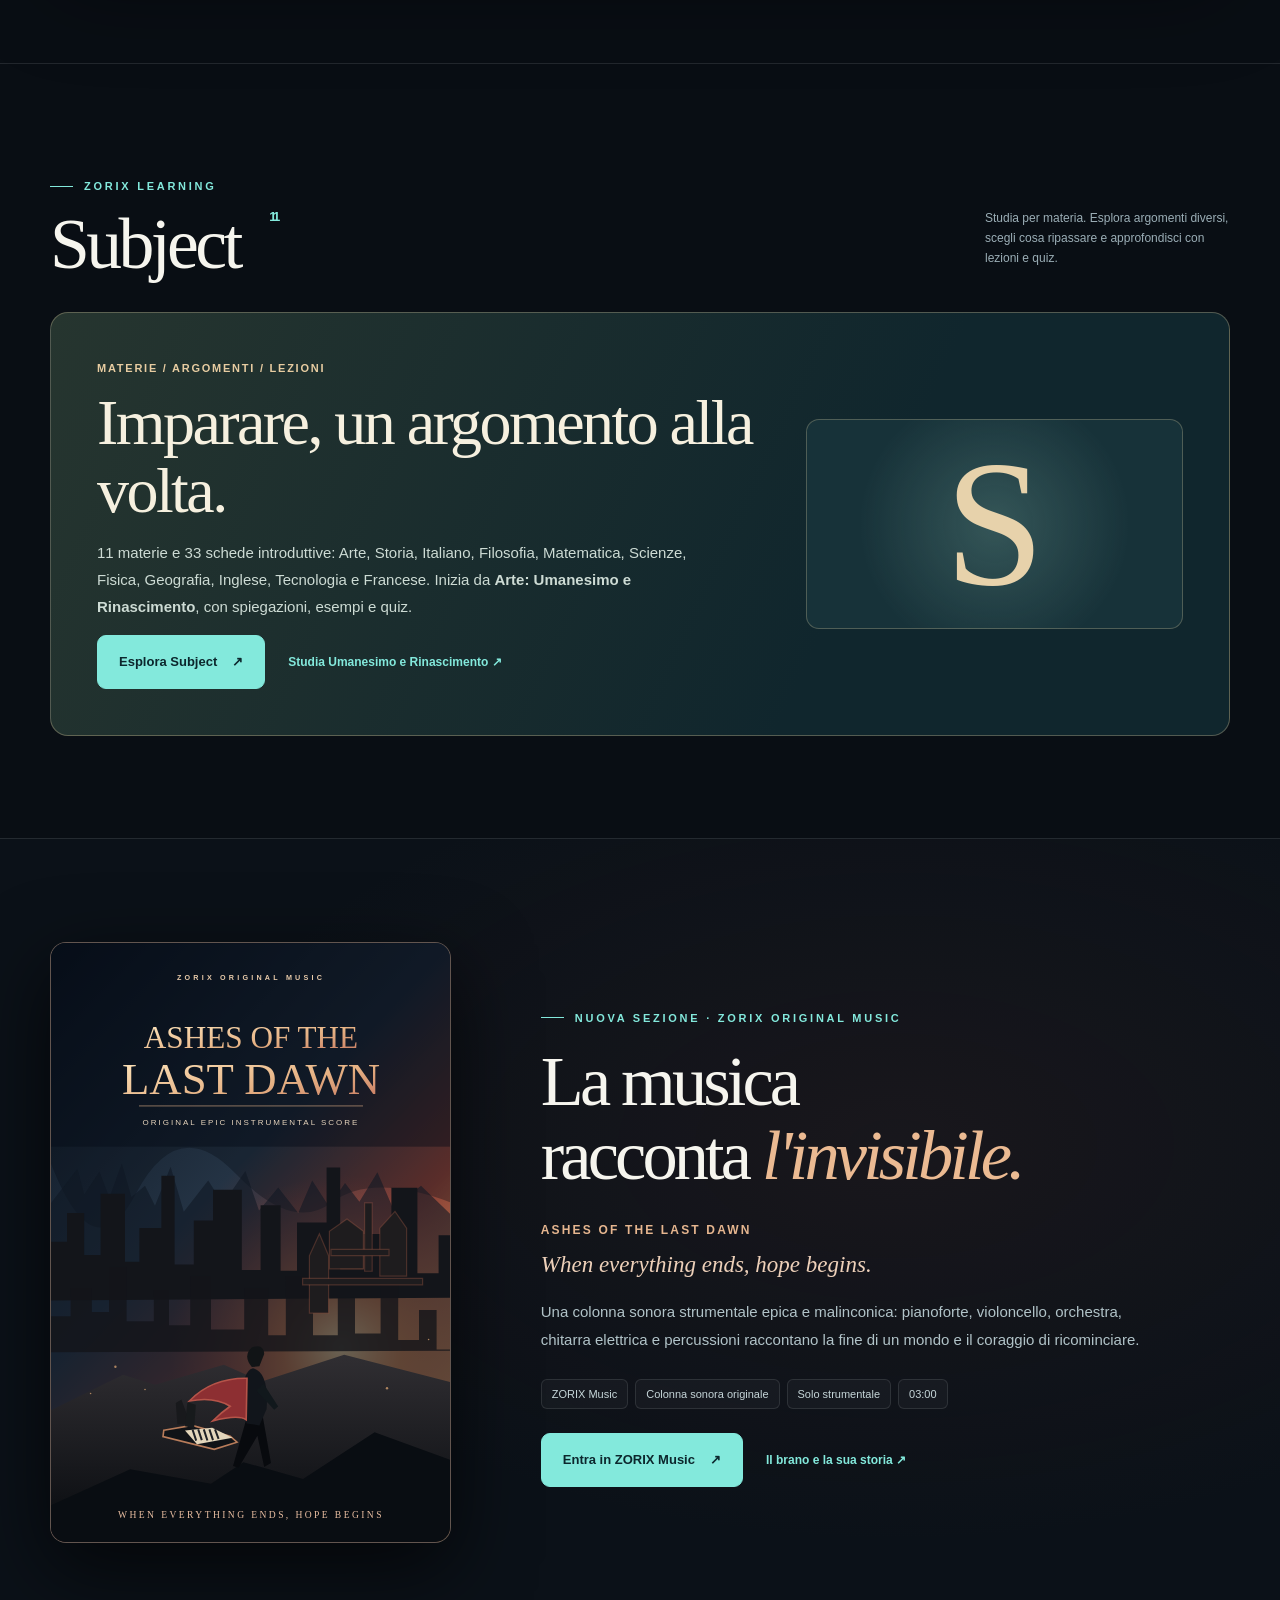
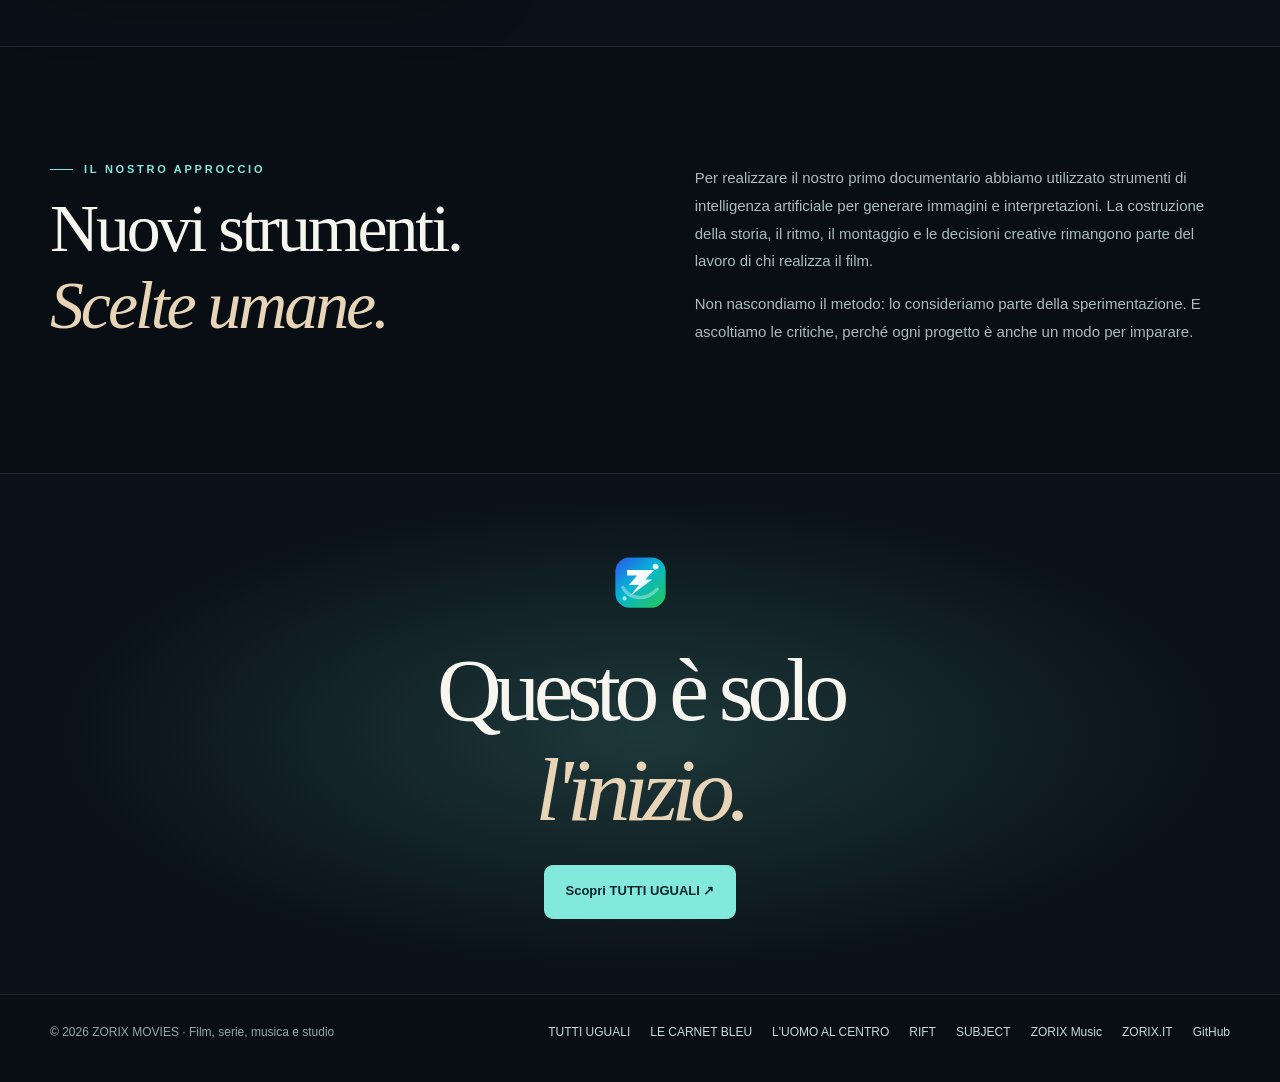
==== commit 6b2257d9: "Feature RIFT S01E02 and launch Subject learning hub on ZORIX homepage" ====
--- a/index.html
+++ b/index.html
@@ -23,7 +23,7 @@
 <header class="topbar">
   <div class="shell nav">
     <a class="brand" href="/" aria-label="ZORIX Movies"><img src="./logo.svg" alt="" width="43" height="43"><span>ZORIX<small>MOVIES</small></span></a>
-    <nav class="menu" aria-label="Menu principale"><a href="#perche">La nostra visione</a><a href="#film">Film e serie</a><a href="./music/">Music</a><a href="https://zorix.it/" class="back">ZORIX.IT ↗</a></nav>
+    <nav class="menu" aria-label="Menu principale"><a href="#perche">La nostra visione</a><a href="#film">Film e serie</a><a href="./music/">Music</a><a href="./subject/">Subject · Materie</a><a href="https://zorix.it/" class="back">ZORIX.IT ↗</a></nav>
   </div>
 </header>
 <main id="main">
@@ -70,19 +70,19 @@
         <div><strong>Film</strong><span>Oltre 30 minuti</span></div>
       </div>
       <article class="film-card film-card--rift">
-        <a class="film-art film-art--rift" href="./rift/" aria-label="Scopri RIFT, stagione 1 episodio 1">
+        <a class="film-art film-art--rift" href="./rift/" aria-label="Scopri RIFT, stagione 1, episodi 1 e 2">
           <span class="rift-art-scene" aria-hidden="true"><span class="rift-sentinel rift-sentinel--small"></span><span class="rift-sentinel rift-sentinel--main"></span><span class="rift-sentinel rift-sentinel--small rift-sentinel--red"></span></span>
           <span class="rift-art-caption"><strong>RIFT</strong><small>ORIGINAL SERIES · STAGIONE 01</small></span>
         </a>
         <div class="film-info">
-          <p class="release-label"><span class="release-dot"></span>NUOVA SERIE · EPISODIO 1 DISPONIBILE</p>
+          <p class="release-label"><span class="release-dot"></span>NUOVO EPISODIO · S01E02 DISPONIBILE</p>
           <h3>RIFT</h3>
           <p class="italics">Il risveglio è solo l'inizio.</p>
-          <div class="film-tags"><span>Serie originale</span><span>Fantascienza · Azione</span><span>Stagione 1</span><span>1 episodio disponibile</span><span>Italiano</span></div>
+          <div class="film-tags"><span>Serie originale</span><span>Fantascienza · Azione</span><span>Stagione 1</span><span>2 episodi disponibili</span><span>Italiano</span></div>
           <p class="film-desc">Anno 2042. Nel sottosuolo di una città, Ethan e Mira scoprono OBELISK-7, un gigantesco robot legato a un misterioso esperimento HELIX. Ma il suo risveglio è soltanto l'inizio.</p>
-          <div class="rift-episode-meta"><strong>S01E01 · IL RISVEGLIO</strong><span>5 min 30 s</span><span>19 novembre 2026</span></div>
-          <div class="movie-actions"><a class="btn accent" href="./rift/">Guarda l'episodio 1 <span aria-hidden="true">▶</span></a><a class="details" href="./rift/#episodi">Stagioni ed episodi <span aria-hidden="true">↗</span></a></div>
-          <p class="movie-bottom">Stagione 1 · 1 episodio pubblicato. Prossimi episodi non ancora annunciati.</p>
+          <div class="rift-episode-meta"><strong>S01E02 · L’ULTIMA FREQUENZA</strong><span>Circa 7 min</span><span>20 novembre 2026</span></div>
+          <div class="movie-actions"><a class="btn accent" href="./rift/#guarda-2">Guarda l'episodio 2 <span aria-hidden="true">▶</span></a><a class="details" href="./rift/#guarda">Rivedi l'episodio 1 <span aria-hidden="true">↗</span></a></div>
+          <p class="movie-bottom">Stagione 1 · 2 episodi disponibili: Il Risveglio e L’Ultima Frequenza.</p>
         </div>
       </article>
       <article class="film-card">
@@ -135,7 +135,20 @@
       </article>
     </div>
   </section>
-  <section class="music-section section" id="music">
+  <section class="subject-section section" id="subject">
+  <div class="shell">
+    <div class="section-title"><div><p class="eyebrow"><span></span>ZORIX LEARNING</p><h2>Subject <span class="title-count">11</span></h2></div><p class="small-note">Studia per materia. Esplora argomenti diversi, scegli cosa ripassare e approfondisci con lezioni e quiz.</p></div>
+    <div style="border:1px solid #d4c39855;background:linear-gradient(115deg,#26352f,#10262d 67%);border-radius:18px;padding:clamp(24px,4vw,46px);display:grid;grid-template-columns:minmax(0,1fr) minmax(210px,.55fr);gap:24px;align-items:center">
+      <div><p style="color:#e7cca1;font-size:11px;font-weight:800;letter-spacing:.16em;margin:0 0 12px">MATERIE / ARGOMENTI / LEZIONI</p>
+        <h3 style="font:400 clamp(38px,5vw,68px)/1.05 Georgia,serif;letter-spacing:-.04em;margin:0 0 15px;color:#f6f0df">Imparare, un argomento alla volta.</h3>
+        <p style="color:#cddbd4;max-width:620px;line-height:1.8">11 materie e 33 schede introduttive: Arte, Storia, Italiano, Filosofia, Matematica, Scienze, Fisica, Geografia, Inglese, Tecnologia e Francese. Inizia da <strong>Arte: Umanesimo e Rinascimento</strong>, con spiegazioni, esempi e quiz.</p>
+        <div class="movie-actions"><a class="btn accent" href="./subject/">Esplora Subject <span aria-hidden="true">↗</span></a><a class="details" href="./subject/arte/umanesimo-rinascimento/">Studia Umanesimo e Rinascimento <span aria-hidden="true">↗</span></a></div>
+      </div><div aria-hidden="true" style="border:1px solid #e8d7a444;border-radius:13px;min-height:210px;background:radial-gradient(circle,#a3dbcb36,transparent 63%),#173239;display:grid;place-items:center"><span style="font:400 clamp(110px,14vw,180px)/1 Georgia,serif;color:#e7d2ab">S</span></div>
+    </div>
+  </div>
+</section>
+<style>@media(max-width:650px){.subject-section .shell>div:nth-child(2){grid-template-columns:1fr!important}.subject-section .shell>div:nth-child(2)>div:nth-child(2){display:none!important}}</style>
+<section class="music-section section" id="music">
     <div class="shell music-layout">
       <a class="music-art" href="./music/" aria-label="Ascolta Ashes of the Last Dawn su ZORIX Music"><img src="./music/ashes-last-dawn-cover.svg" alt="Copertina di ASHES OF THE LAST DAWN: un sopravvissuto contempla una città in rovina durante l'ultima alba" loading="lazy" width="1000" height="1500"></a>
       <div class="music-copy">
@@ -159,6 +172,6 @@
     <div class="shell closing-inner"><img src="./logo.svg" alt="" width="67" height="67" loading="lazy"><p>Questo è solo<br><em>l'inizio.</em></p><a href="./tutti-uguali/" class="btn accent">Scopri TUTTI UGUALI ↗</a></div>
   </section>
 </main>
-<footer class="footer"><div class="shell foot-row"><span>© 2026 ZORIX MOVIES · Film, serie e musica originale</span><div><a href="./tutti-uguali/">TUTTI UGUALI</a><a href="./le-carnet-bleu/">LE CARNET BLEU</a><a href="./l-uomo-al-centro/">L'UOMO AL CENTRO</a><a href="./rift/">RIFT</a><a href="./music/">ZORIX Music</a><a href="https://zorix.it/">ZORIX.IT</a><a href="https://github.com/h1collab/tutti-uguali-film">GitHub</a></div></div></footer>
+<footer class="footer"><div class="shell foot-row"><span>© 2026 ZORIX MOVIES · Film, serie, musica e studio</span><div><a href="./tutti-uguali/">TUTTI UGUALI</a><a href="./le-carnet-bleu/">LE CARNET BLEU</a><a href="./l-uomo-al-centro/">L'UOMO AL CENTRO</a><a href="./rift/">RIFT</a><a href="./subject/">SUBJECT</a><a href="./music/">ZORIX Music</a><a href="https://zorix.it/">ZORIX.IT</a><a href="https://github.com/h1collab/tutti-uguali-film">GitHub</a></div></div></footer>
 </body>
 </html>
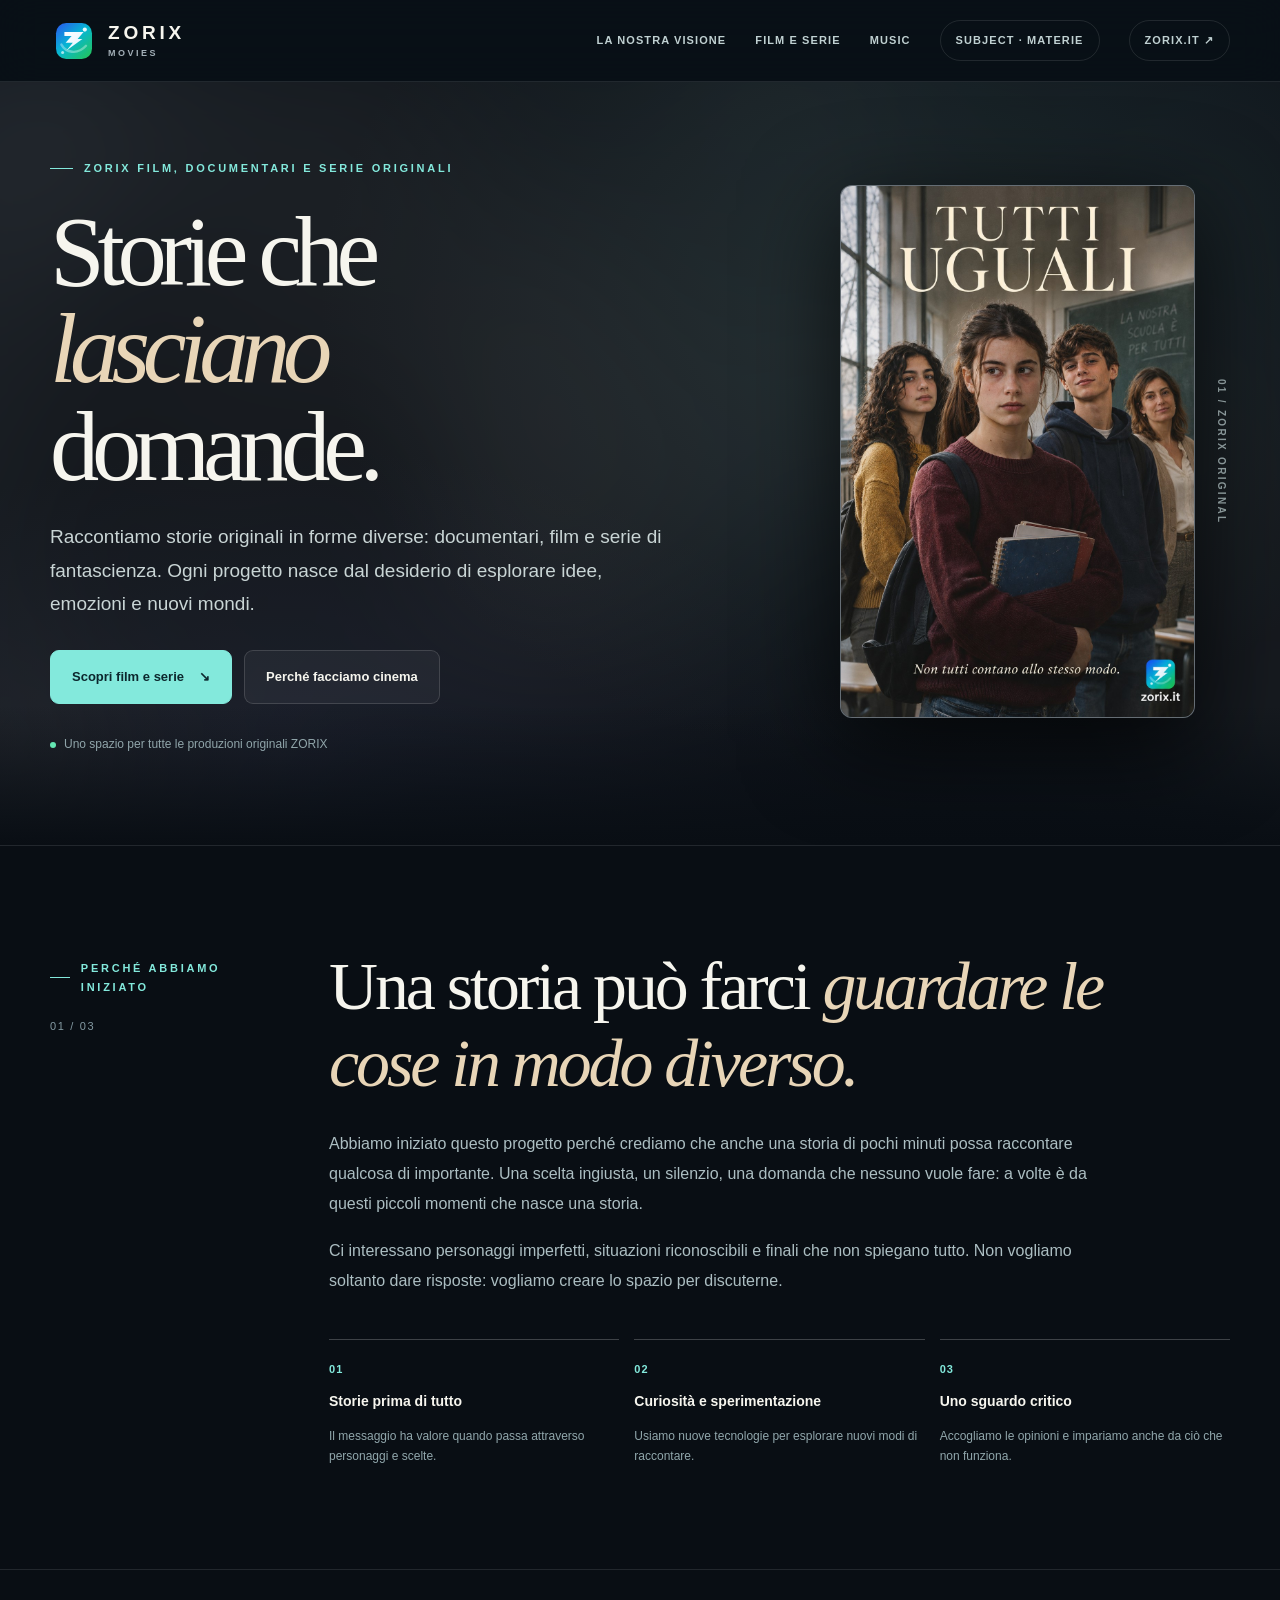
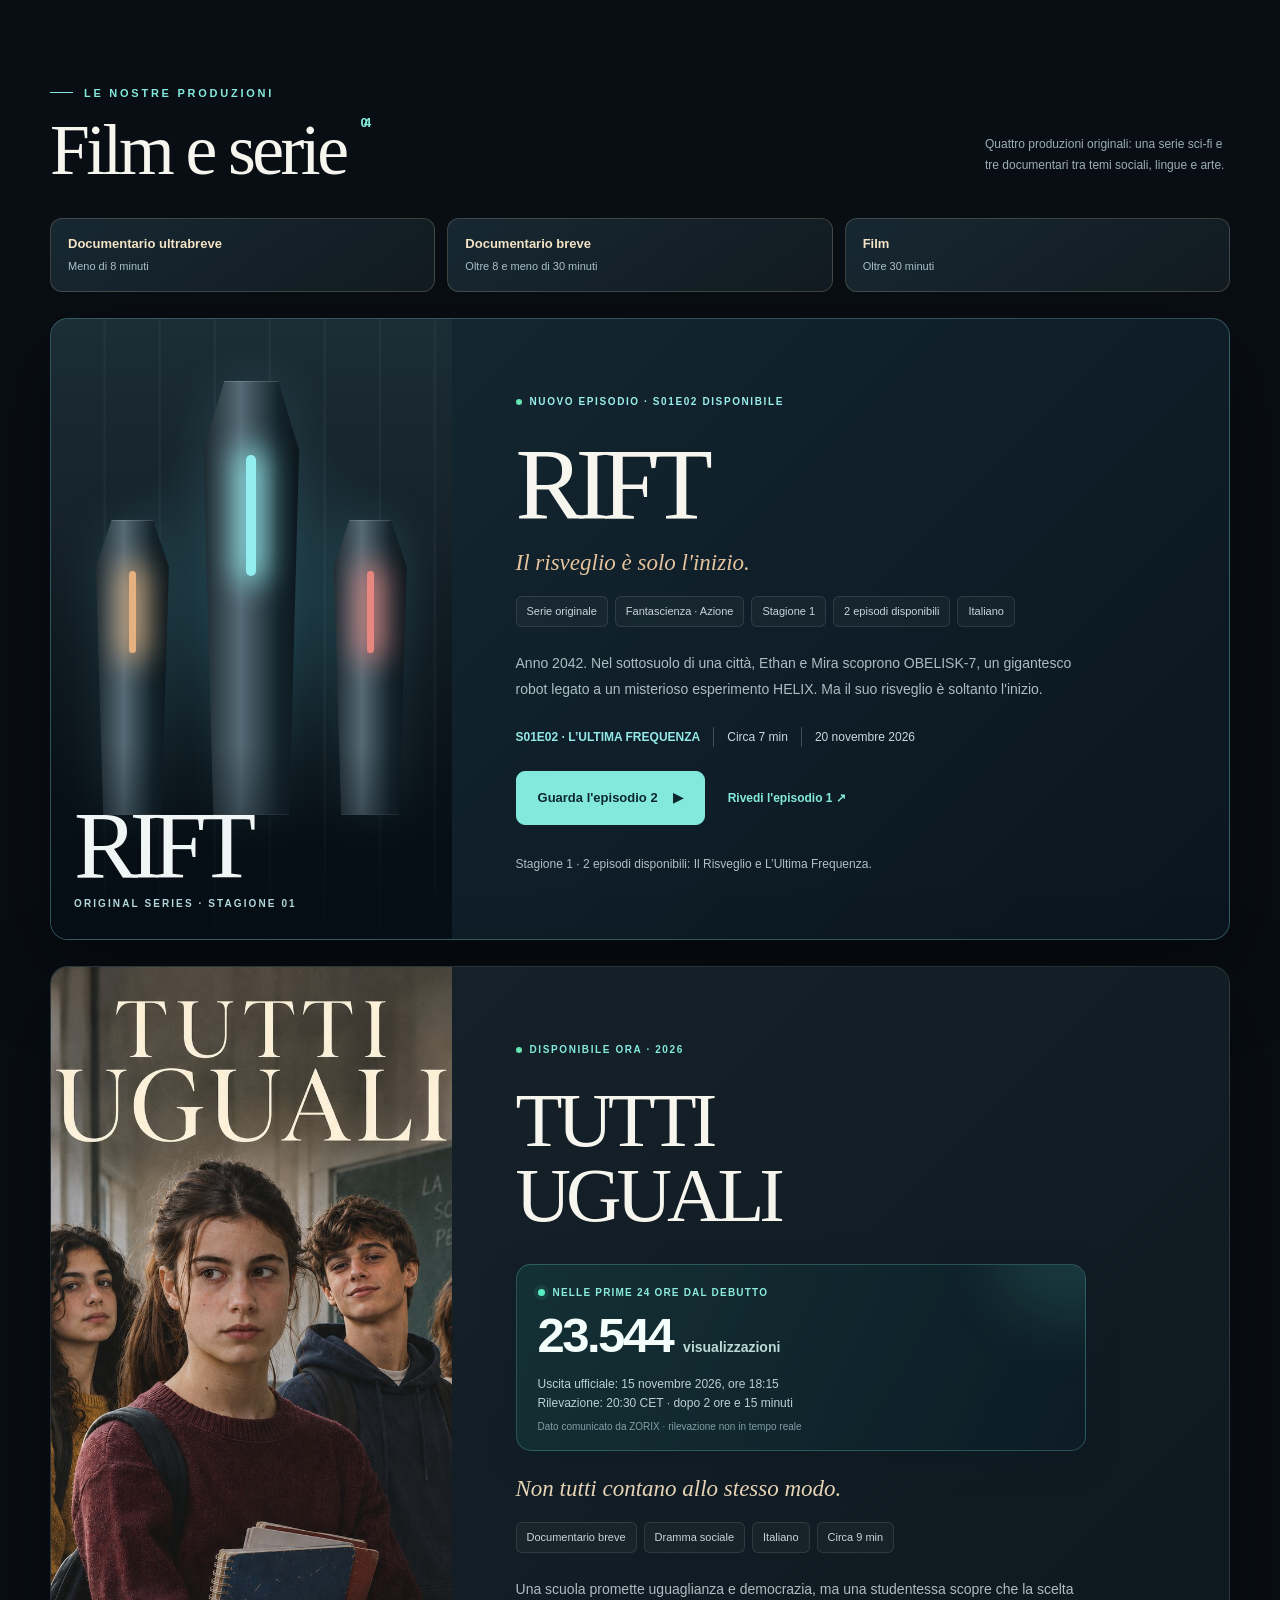
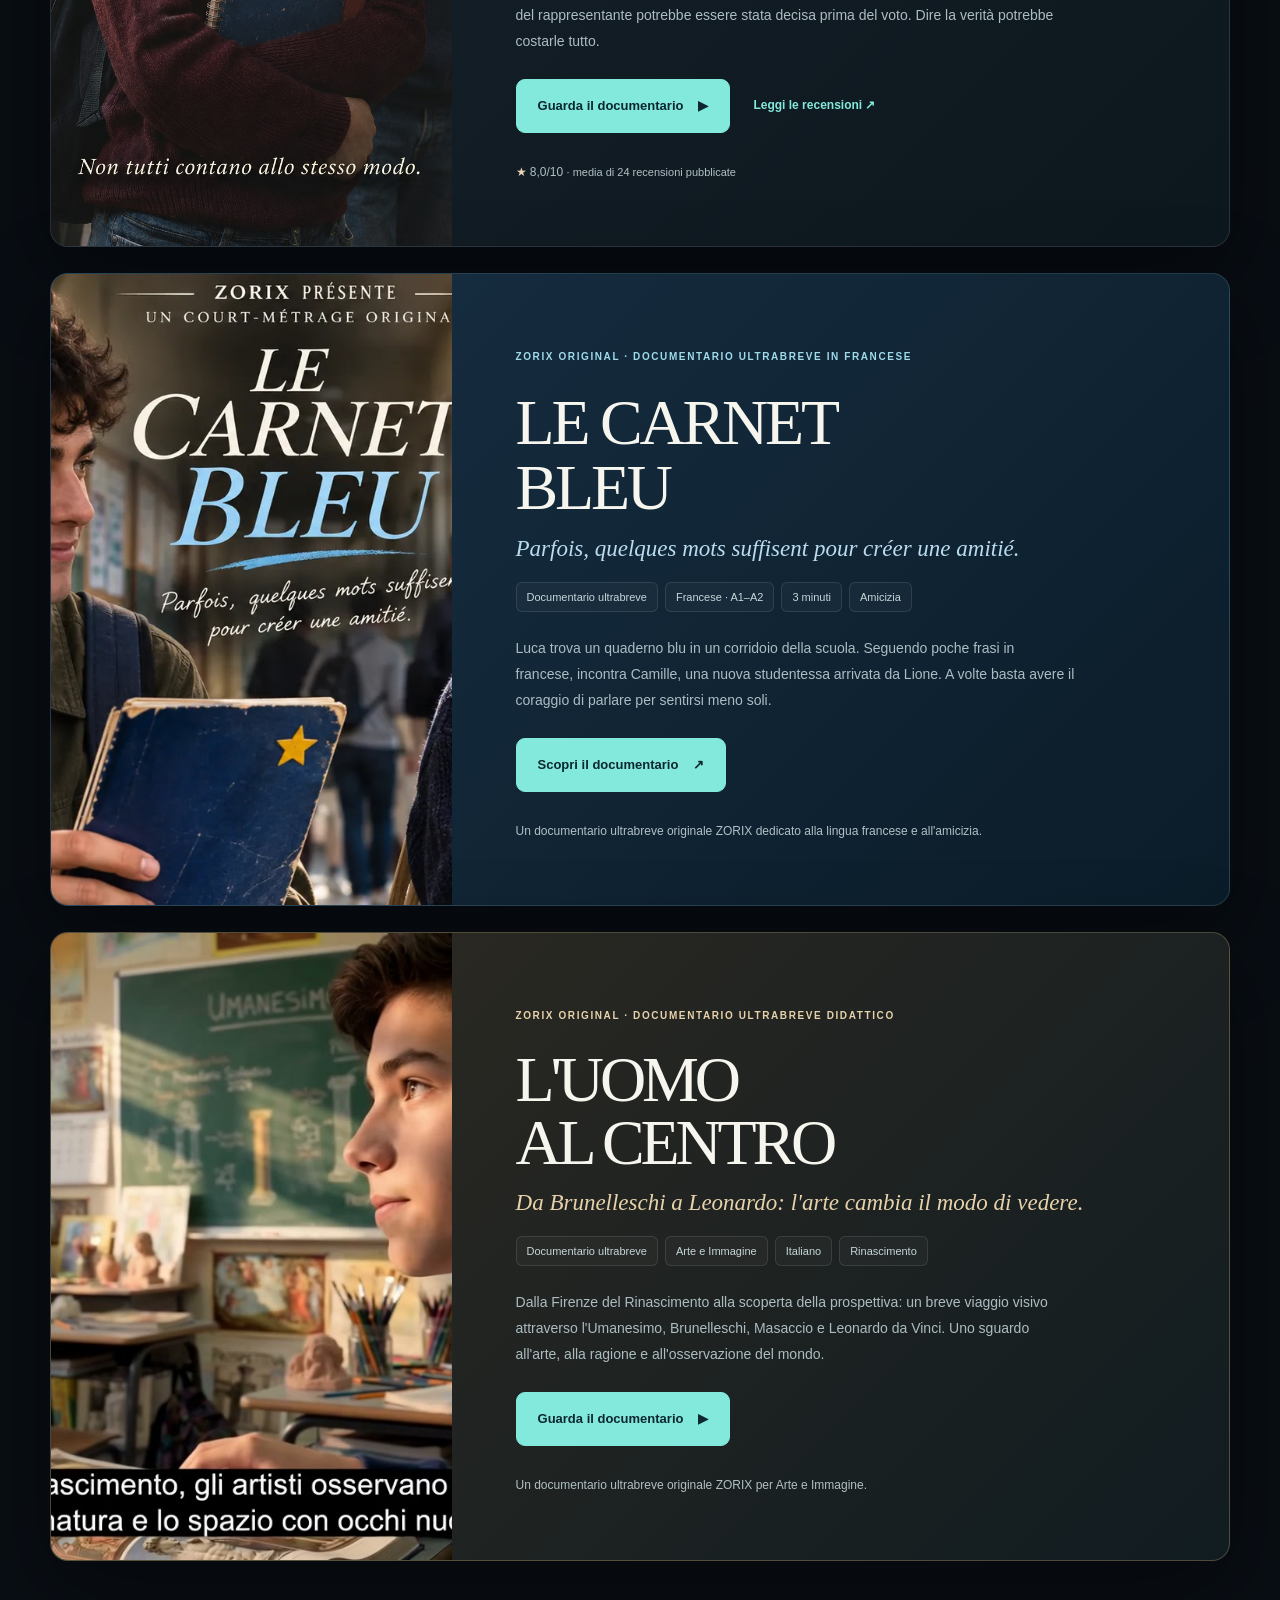
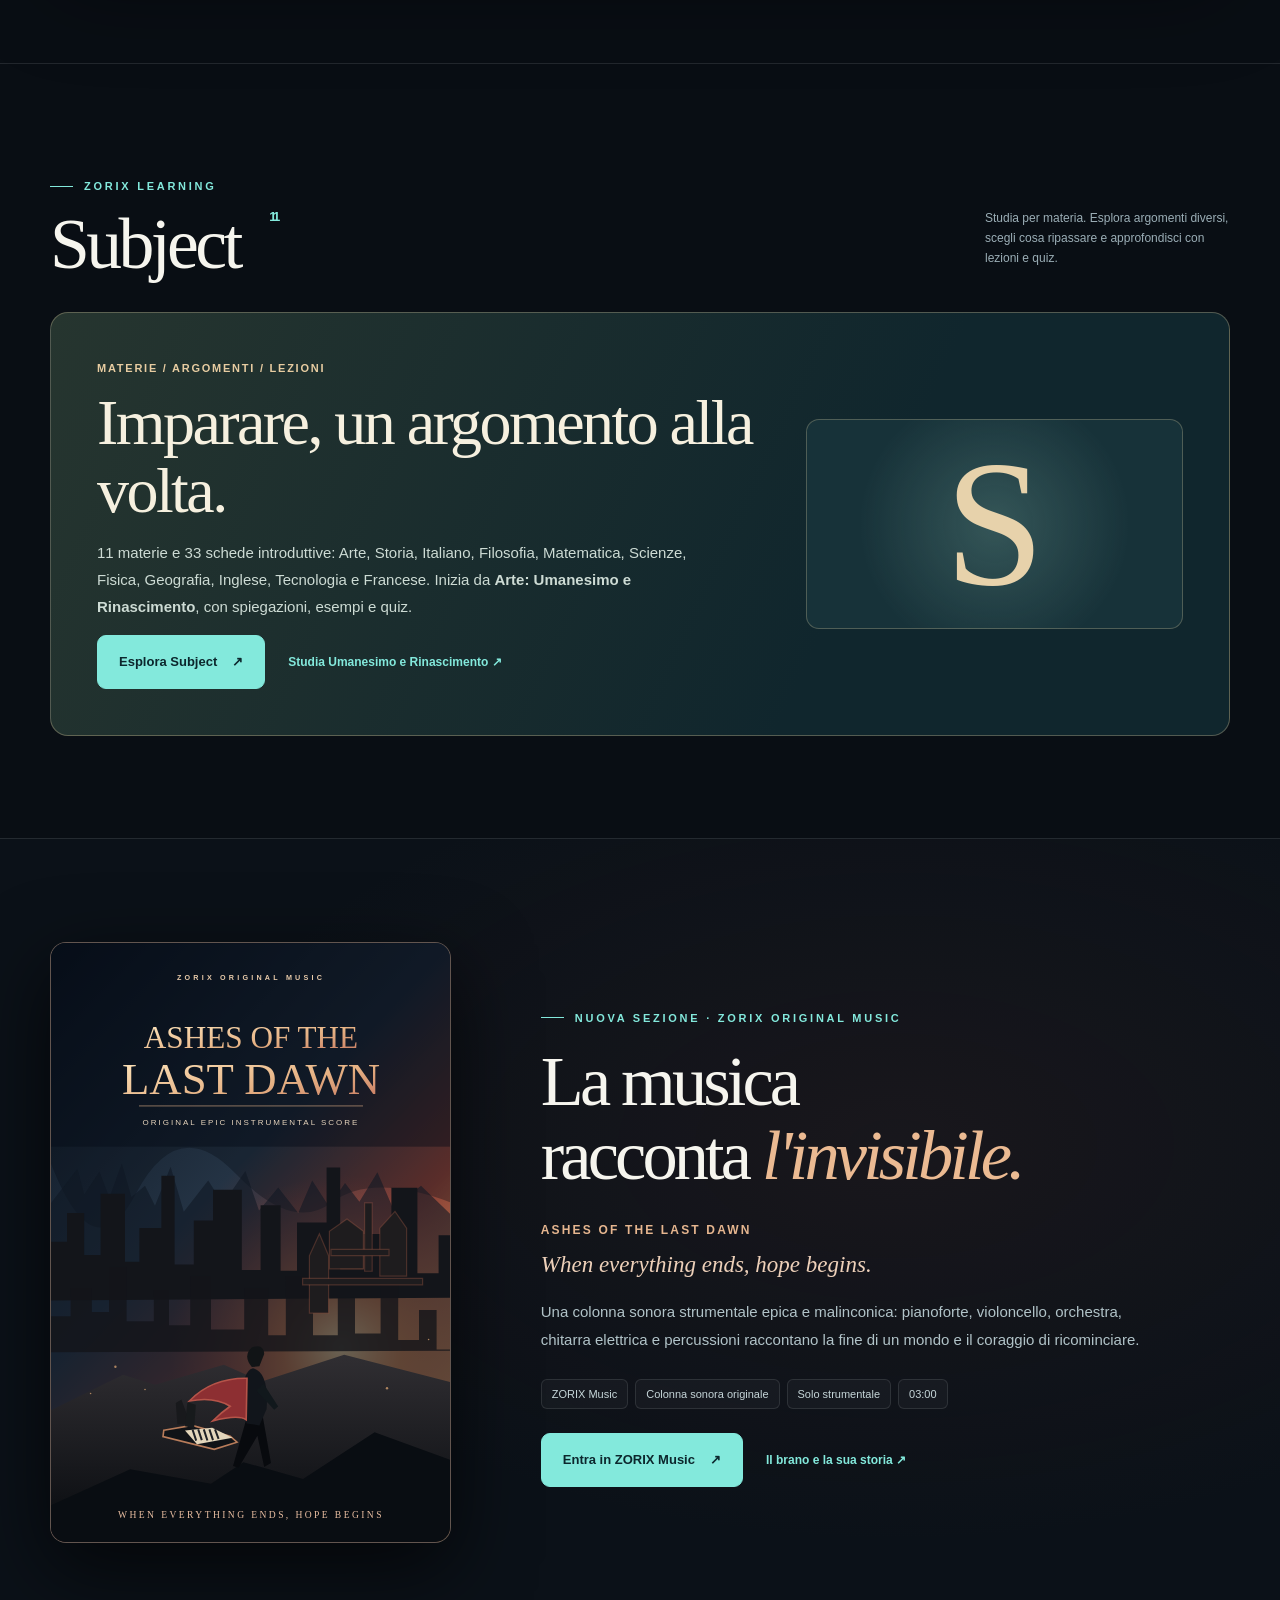
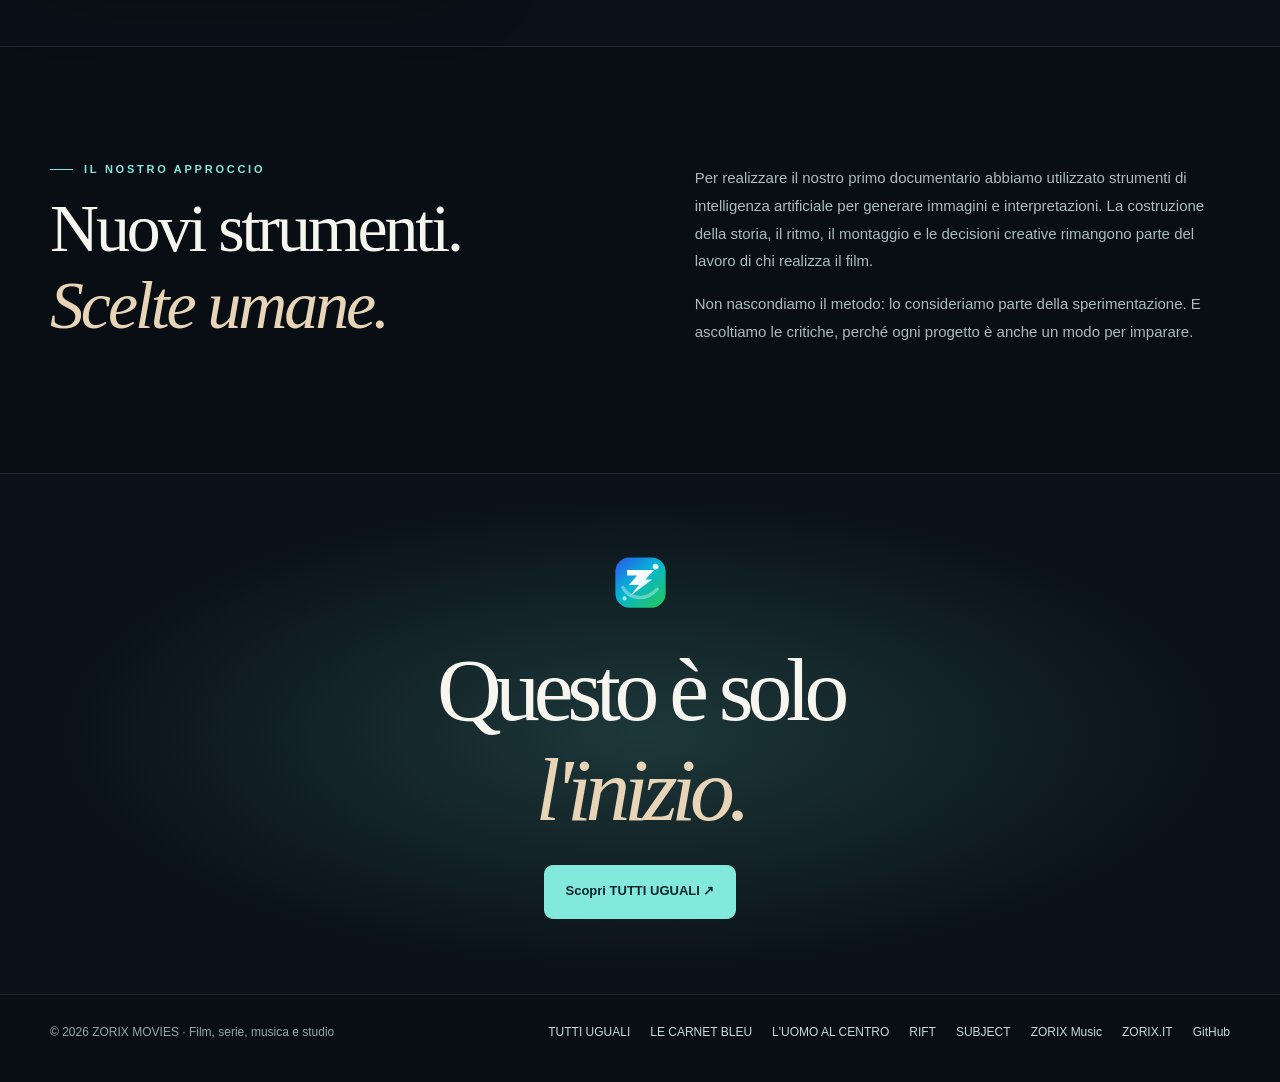
==== commit 2f2eb022: "Keep Subject navigation visible on mobile ZORIX homepage" ====
--- a/index.html
+++ b/index.html
@@ -23,7 +23,7 @@
 <header class="topbar">
   <div class="shell nav">
     <a class="brand" href="/" aria-label="ZORIX Movies"><img src="./logo.svg" alt="" width="43" height="43"><span>ZORIX<small>MOVIES</small></span></a>
-    <nav class="menu" aria-label="Menu principale"><a href="#perche">La nostra visione</a><a href="#film">Film e serie</a><a href="./music/">Music</a><a href="./subject/">Subject · Materie</a><a href="https://zorix.it/" class="back">ZORIX.IT ↗</a></nav>
+    <nav class="menu" aria-label="Menu principale"><a href="#perche">La nostra visione</a><a href="#film">Film e serie</a><a href="./music/">Music</a><a href="./subject/" class="back">Subject · Materie</a><a href="https://zorix.it/" class="back">ZORIX.IT ↗</a></nav>
   </div>
 </header>
 <main id="main">
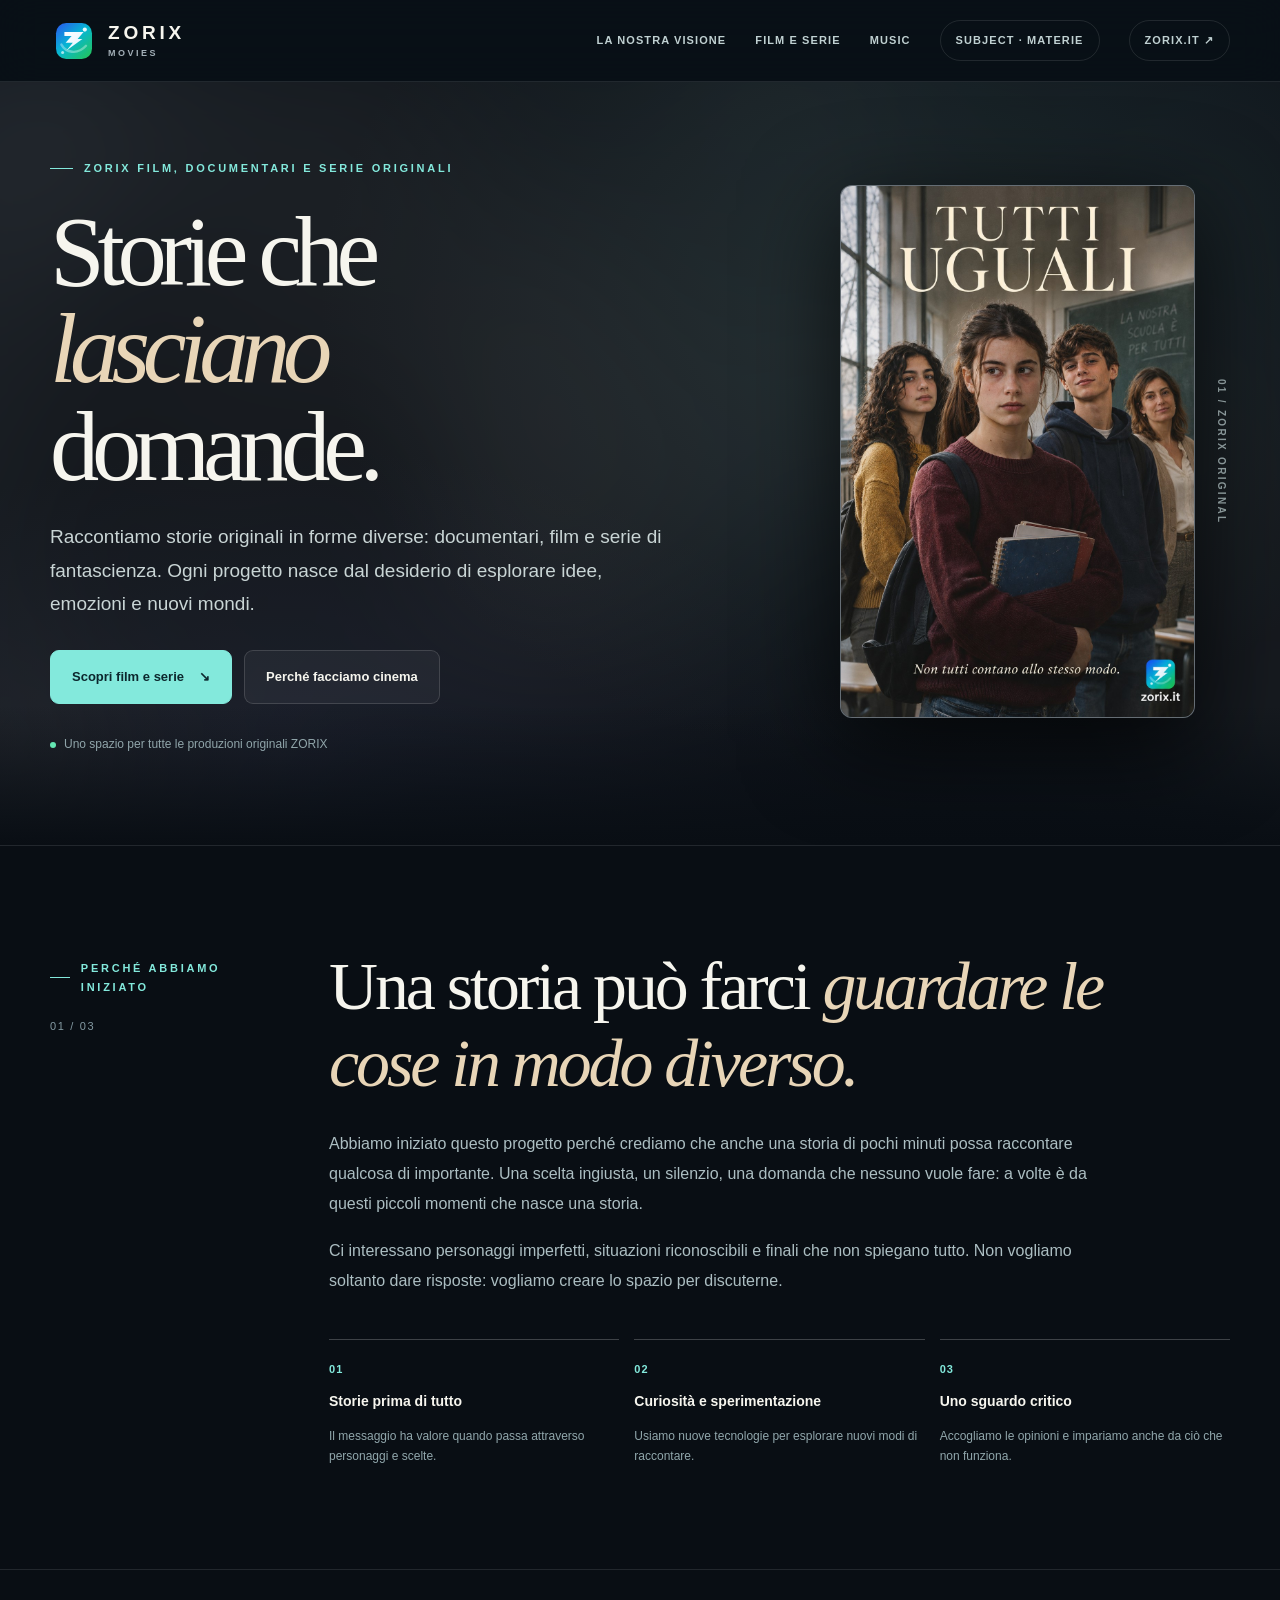
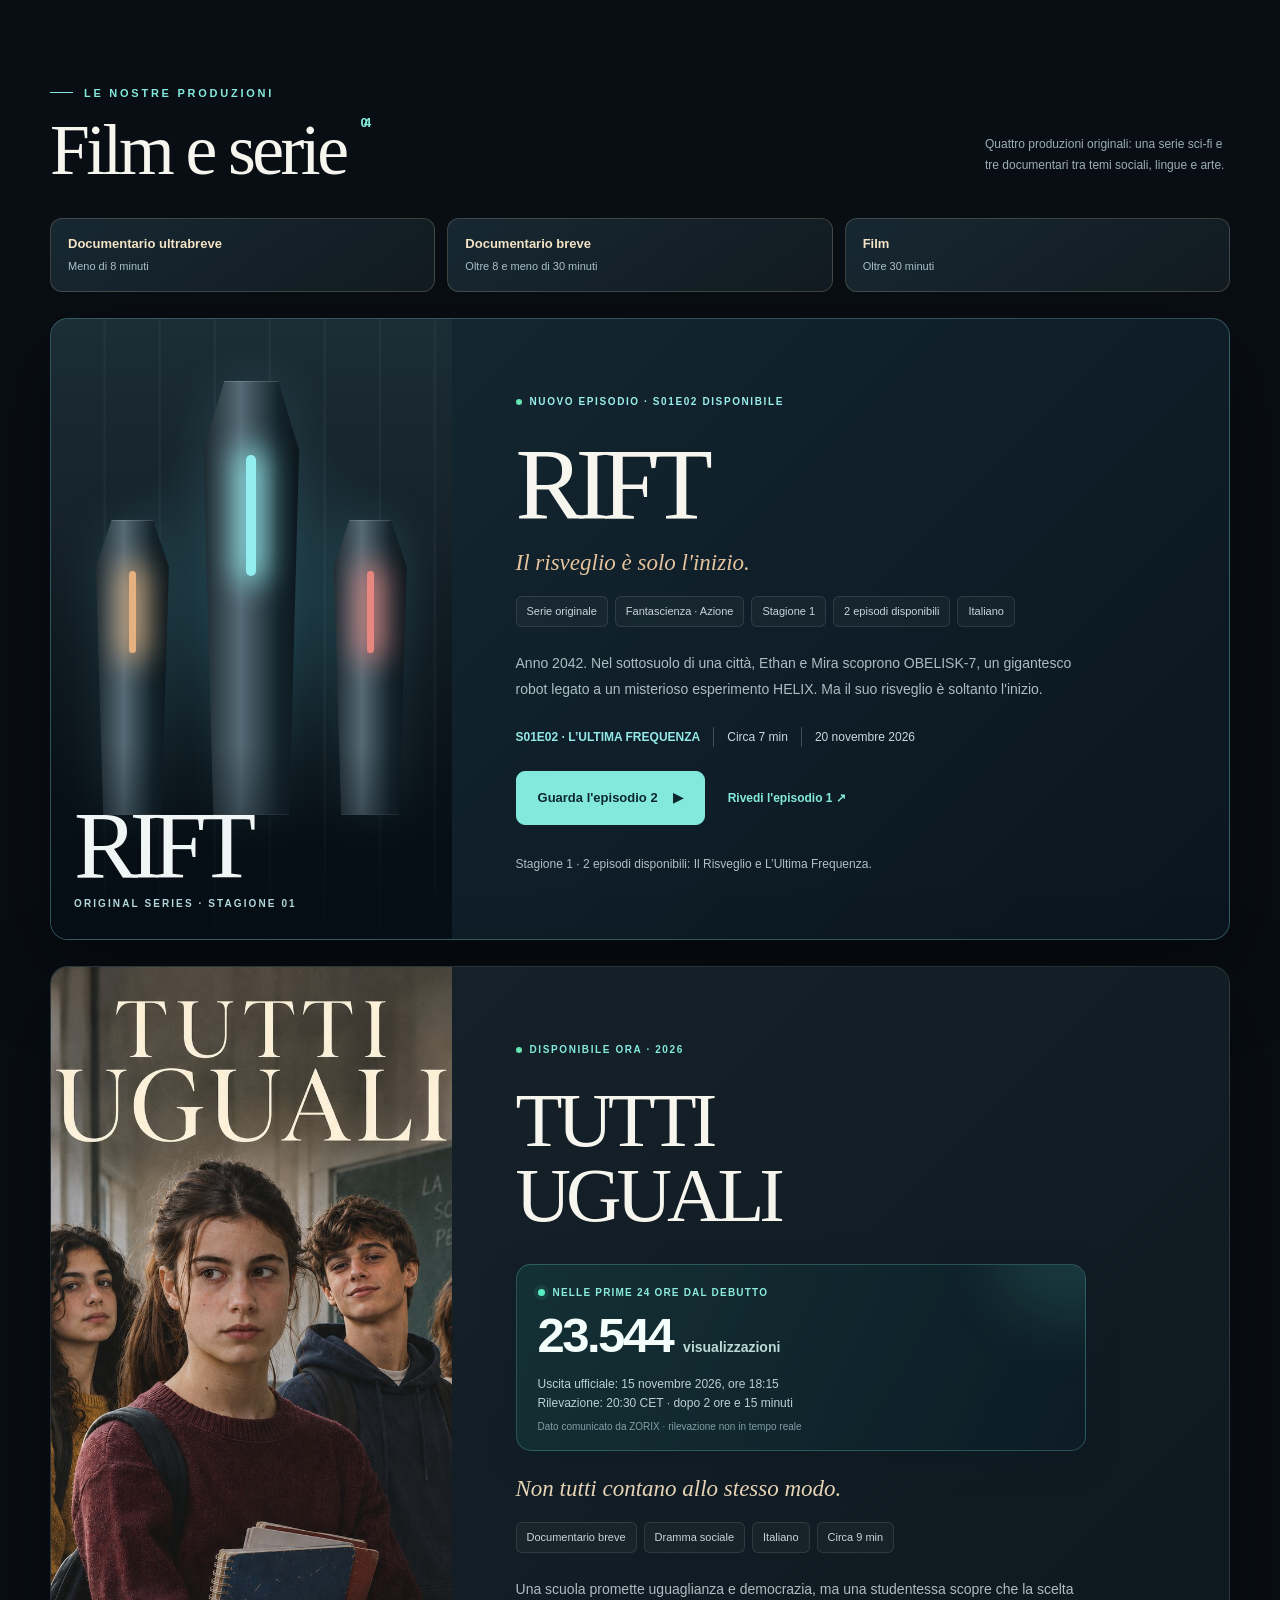
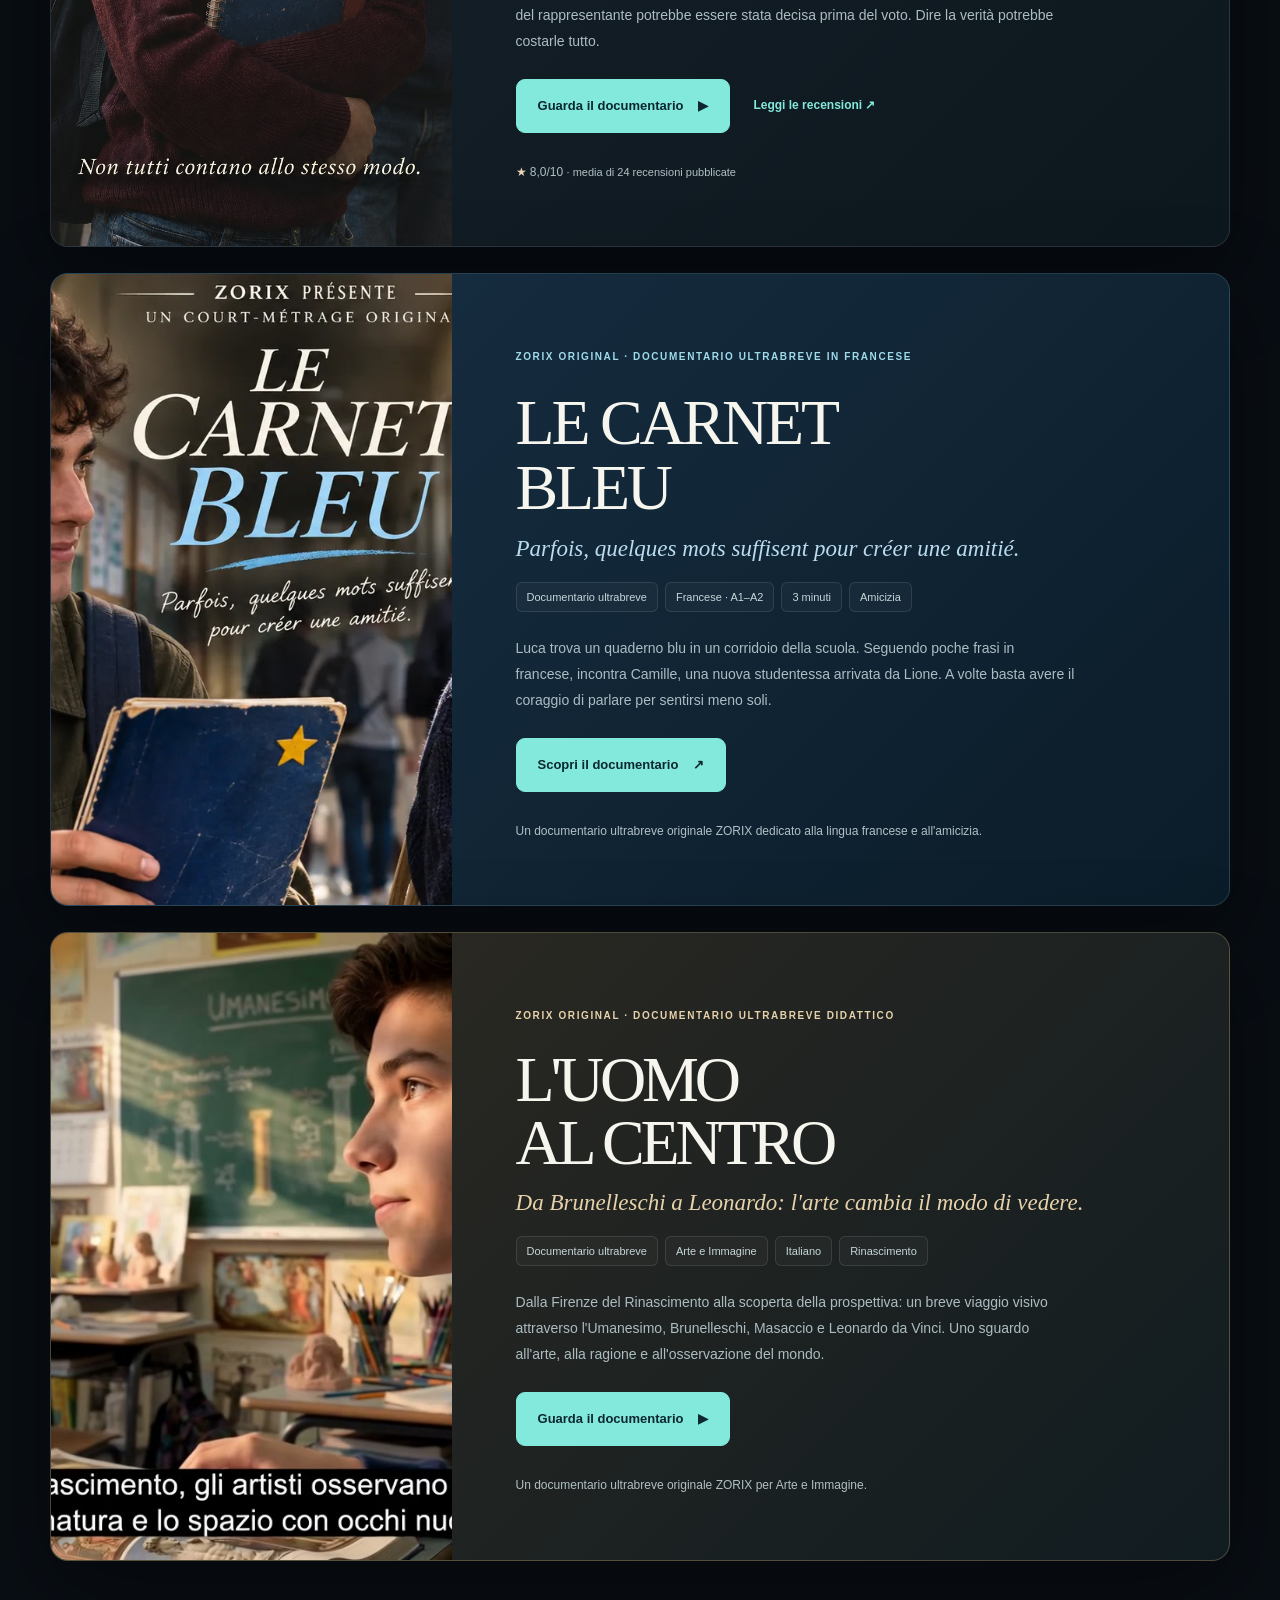
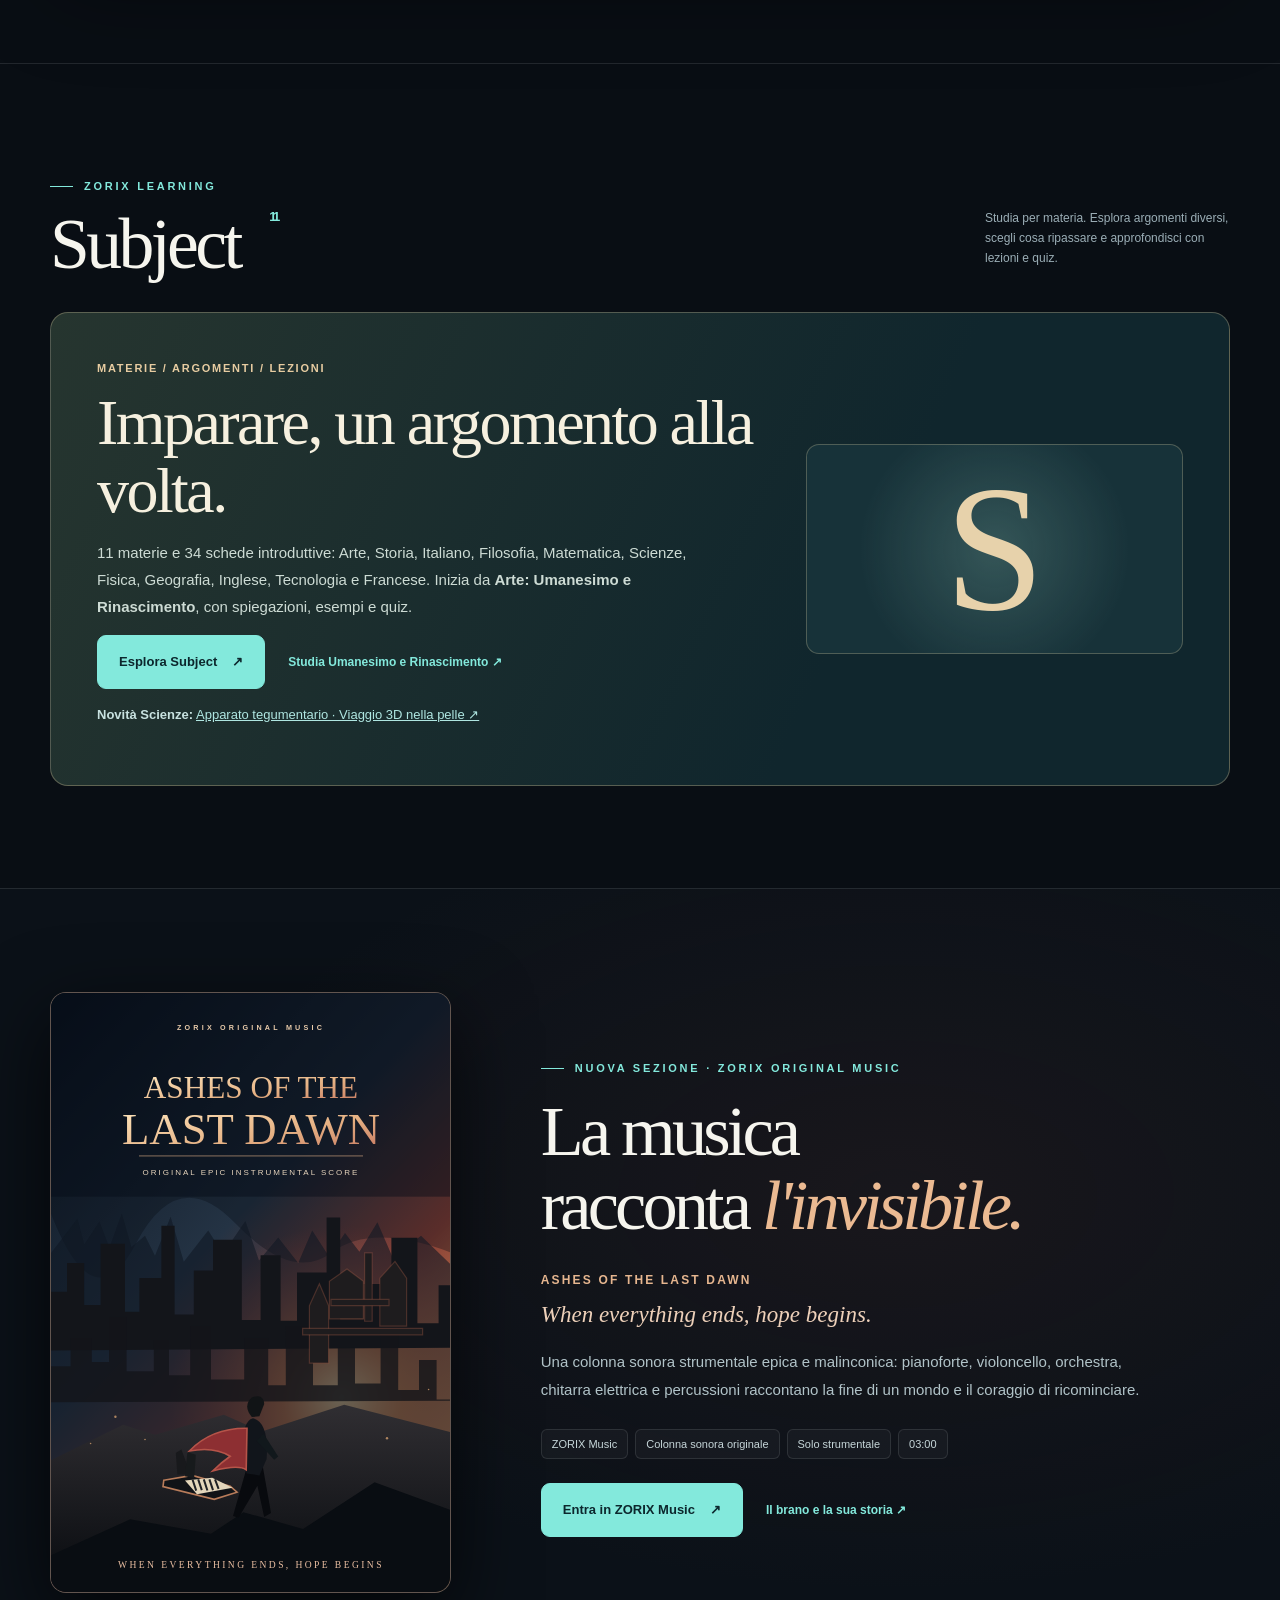
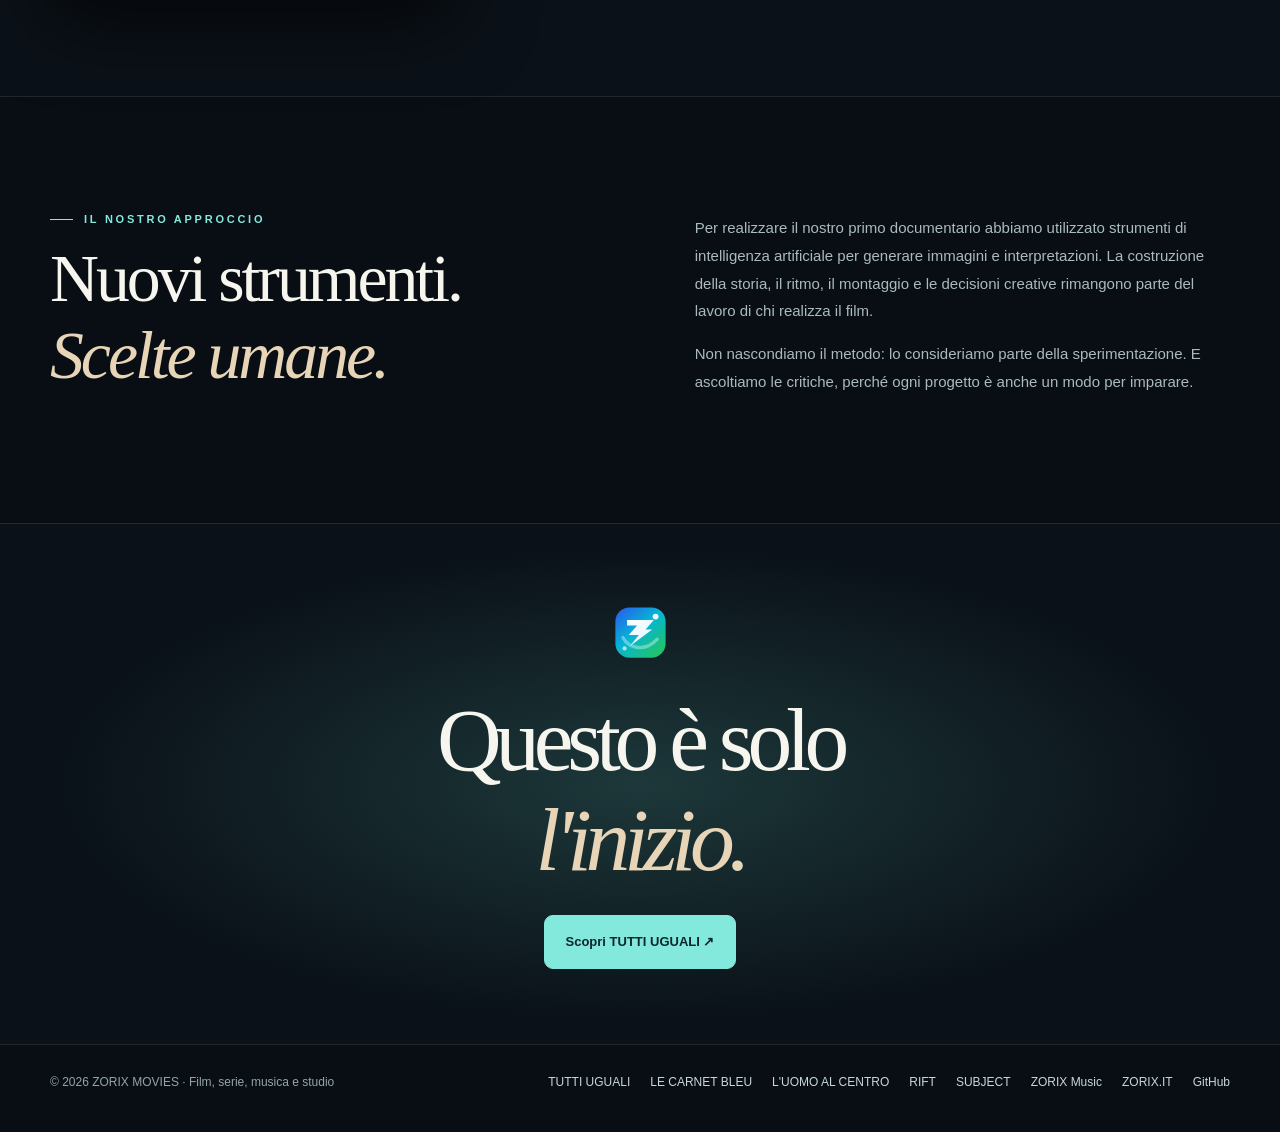
==== commit 16da648f: "Feature Scienze skin anatomy lesson on ZORIX homepage" ====
--- a/index.html
+++ b/index.html
@@ -141,8 +141,8 @@
     <div style="border:1px solid #d4c39855;background:linear-gradient(115deg,#26352f,#10262d 67%);border-radius:18px;padding:clamp(24px,4vw,46px);display:grid;grid-template-columns:minmax(0,1fr) minmax(210px,.55fr);gap:24px;align-items:center">
       <div><p style="color:#e7cca1;font-size:11px;font-weight:800;letter-spacing:.16em;margin:0 0 12px">MATERIE / ARGOMENTI / LEZIONI</p>
         <h3 style="font:400 clamp(38px,5vw,68px)/1.05 Georgia,serif;letter-spacing:-.04em;margin:0 0 15px;color:#f6f0df">Imparare, un argomento alla volta.</h3>
-        <p style="color:#cddbd4;max-width:620px;line-height:1.8">11 materie e 33 schede introduttive: Arte, Storia, Italiano, Filosofia, Matematica, Scienze, Fisica, Geografia, Inglese, Tecnologia e Francese. Inizia da <strong>Arte: Umanesimo e Rinascimento</strong>, con spiegazioni, esempi e quiz.</p>
-        <div class="movie-actions"><a class="btn accent" href="./subject/">Esplora Subject <span aria-hidden="true">↗</span></a><a class="details" href="./subject/arte/umanesimo-rinascimento/">Studia Umanesimo e Rinascimento <span aria-hidden="true">↗</span></a></div>
+        <p style="color:#cddbd4;max-width:620px;line-height:1.8">11 materie e 34 schede introduttive: Arte, Storia, Italiano, Filosofia, Matematica, Scienze, Fisica, Geografia, Inglese, Tecnologia e Francese. Inizia da <strong>Arte: Umanesimo e Rinascimento</strong>, con spiegazioni, esempi e quiz.</p>
+        <div class="movie-actions"><a class="btn accent" href="./subject/">Esplora Subject <span aria-hidden="true">↗</span></a><a class="details" href="./subject/arte/umanesimo-rinascimento/">Studia Umanesimo e Rinascimento <span aria-hidden="true">↗</span></a></div><p style="margin-top:15px;color:#c8e2e0;font-size:13px"><strong>Novità Scienze:</strong> <a href="./subject/scienze/apparato-tegumentario/" style="color:#afe6e1">Apparato tegumentario · Viaggio 3D nella pelle ↗</a></p>
       </div><div aria-hidden="true" style="border:1px solid #e8d7a444;border-radius:13px;min-height:210px;background:radial-gradient(circle,#a3dbcb36,transparent 63%),#173239;display:grid;place-items:center"><span style="font:400 clamp(110px,14vw,180px)/1 Georgia,serif;color:#e7d2ab">S</span></div>
     </div>
   </div>
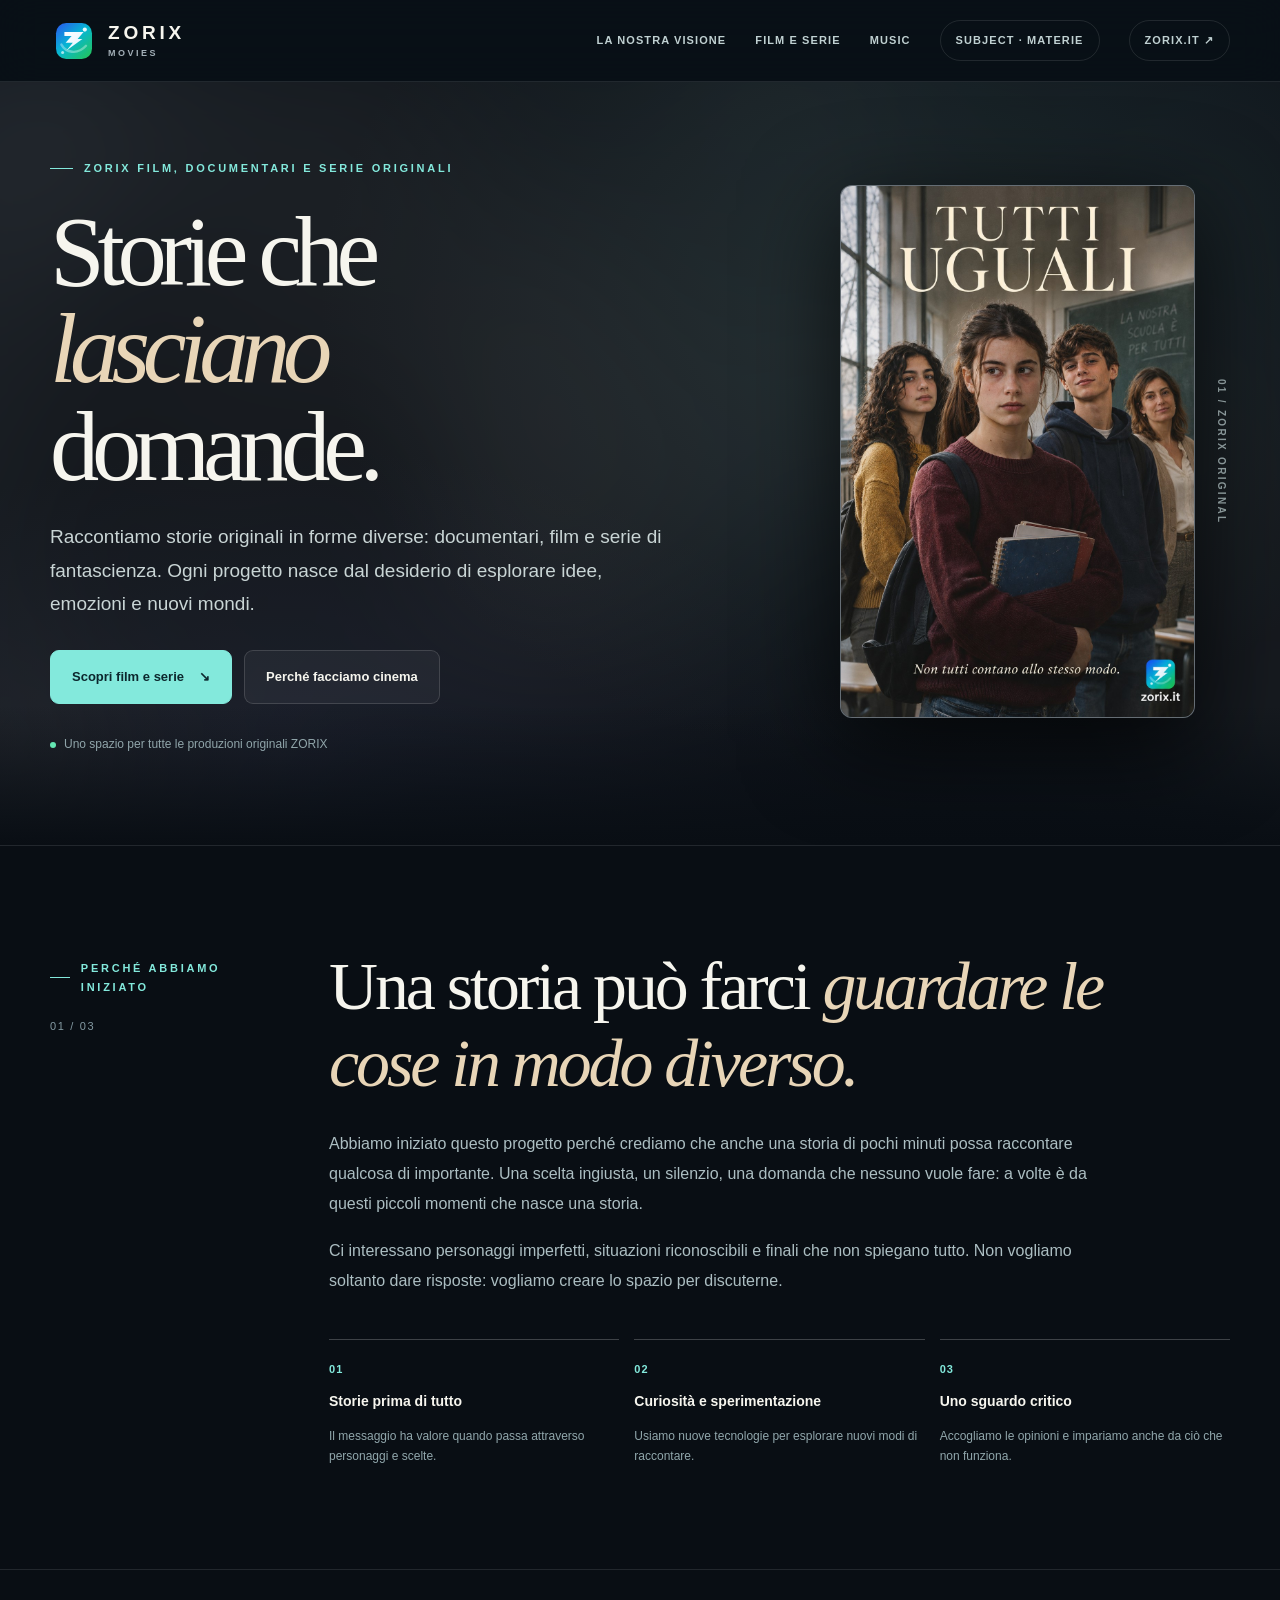
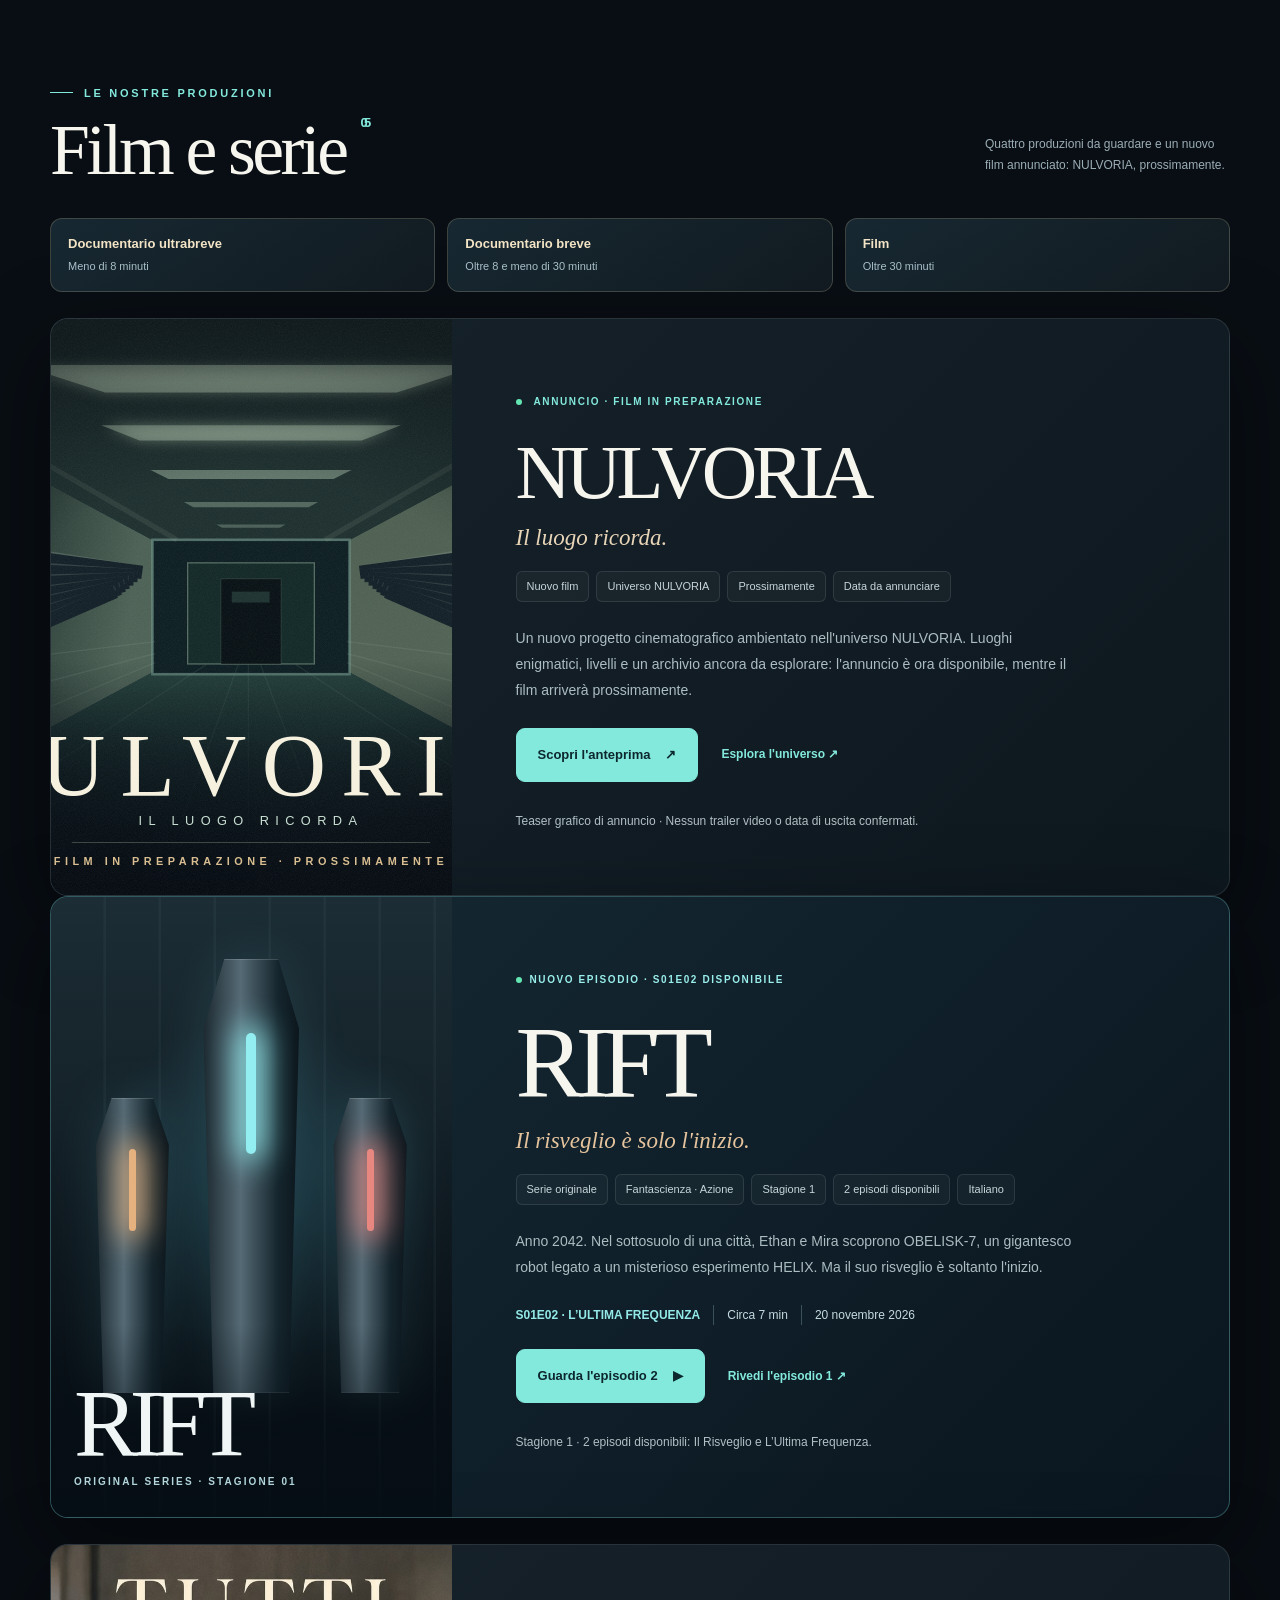
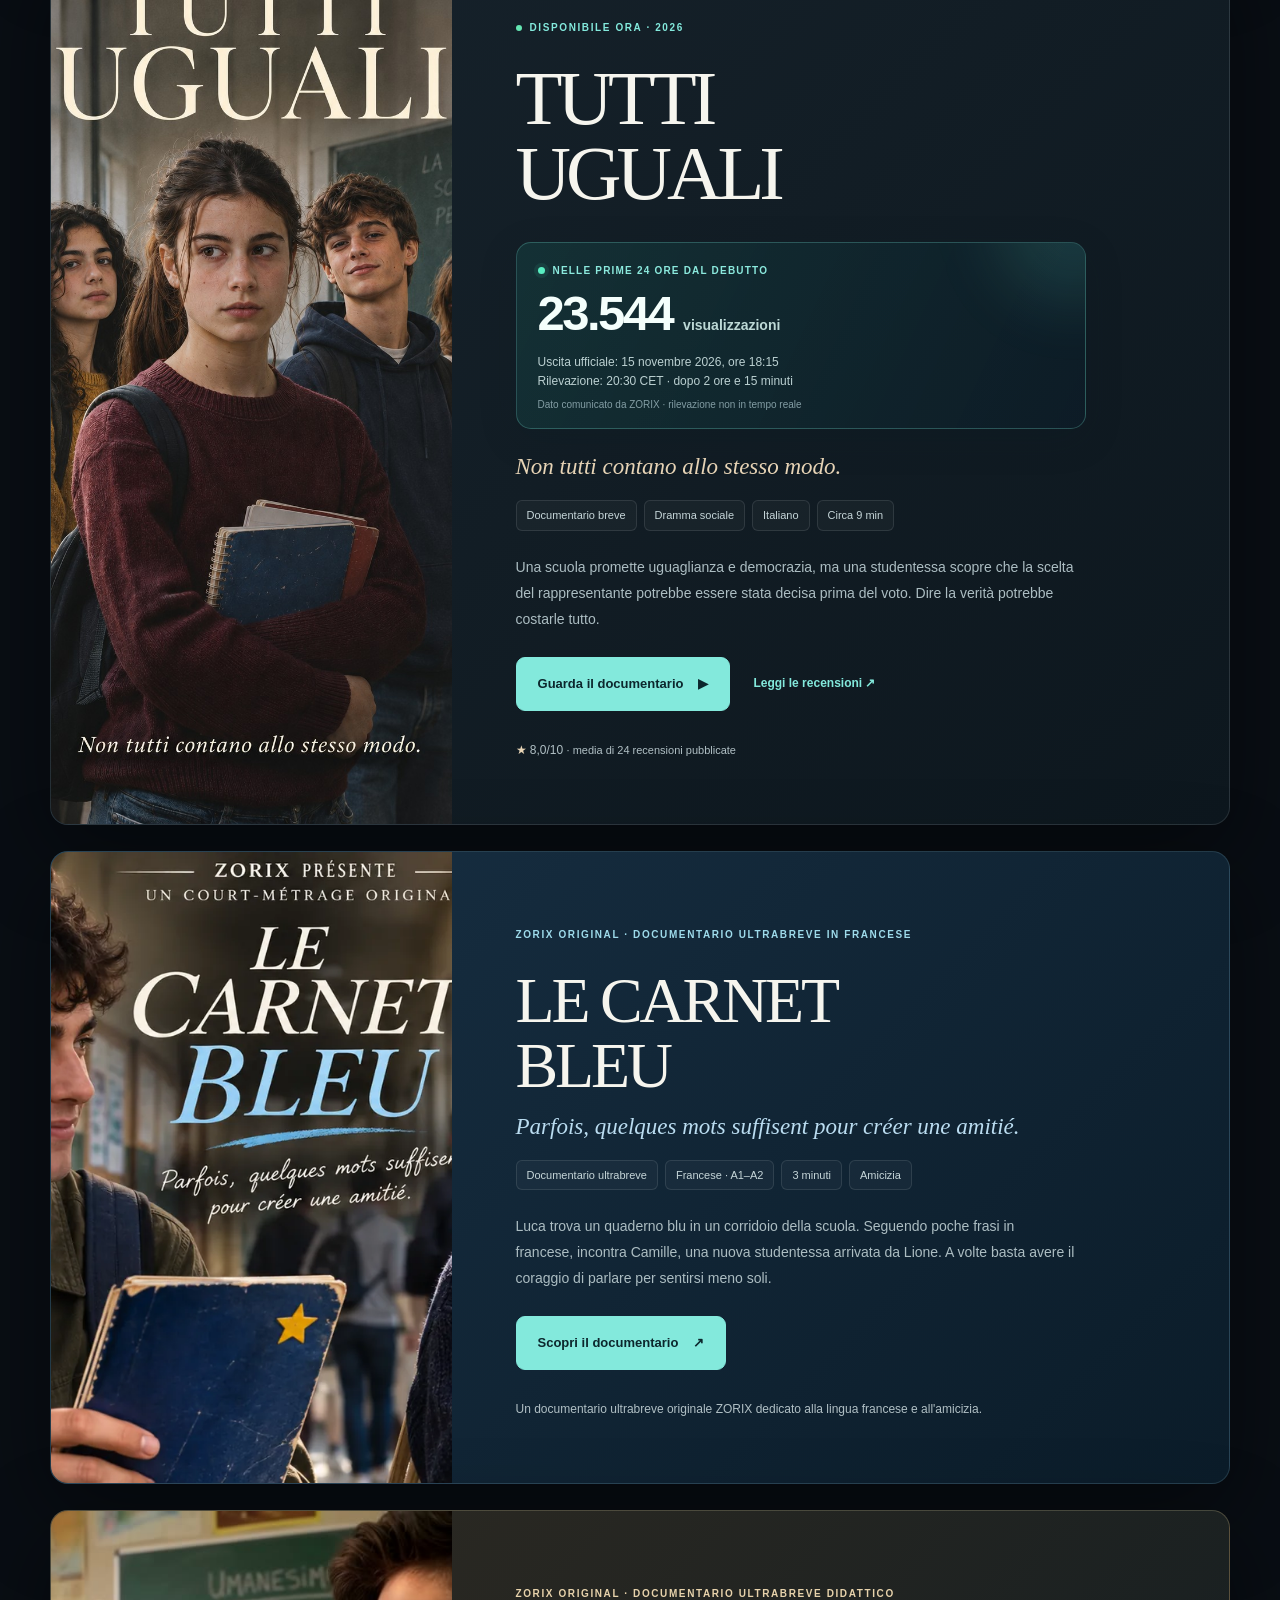
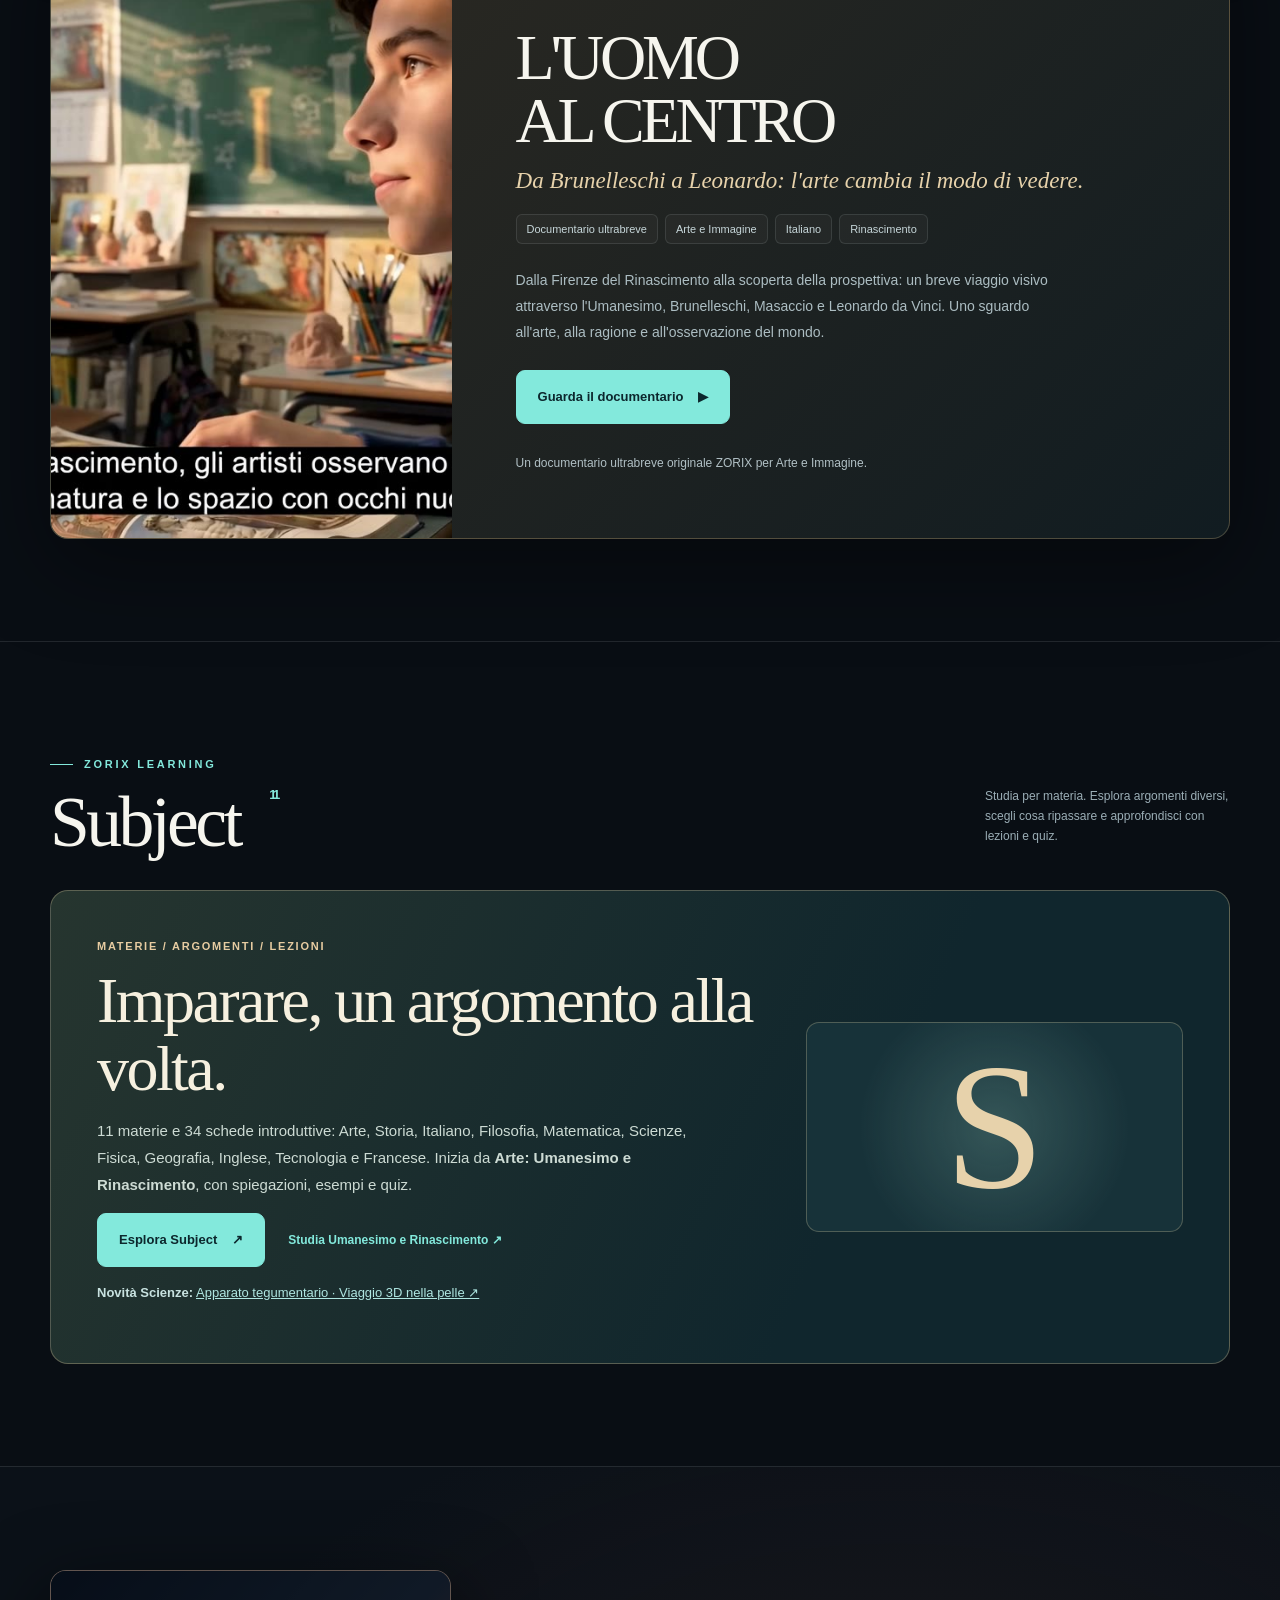
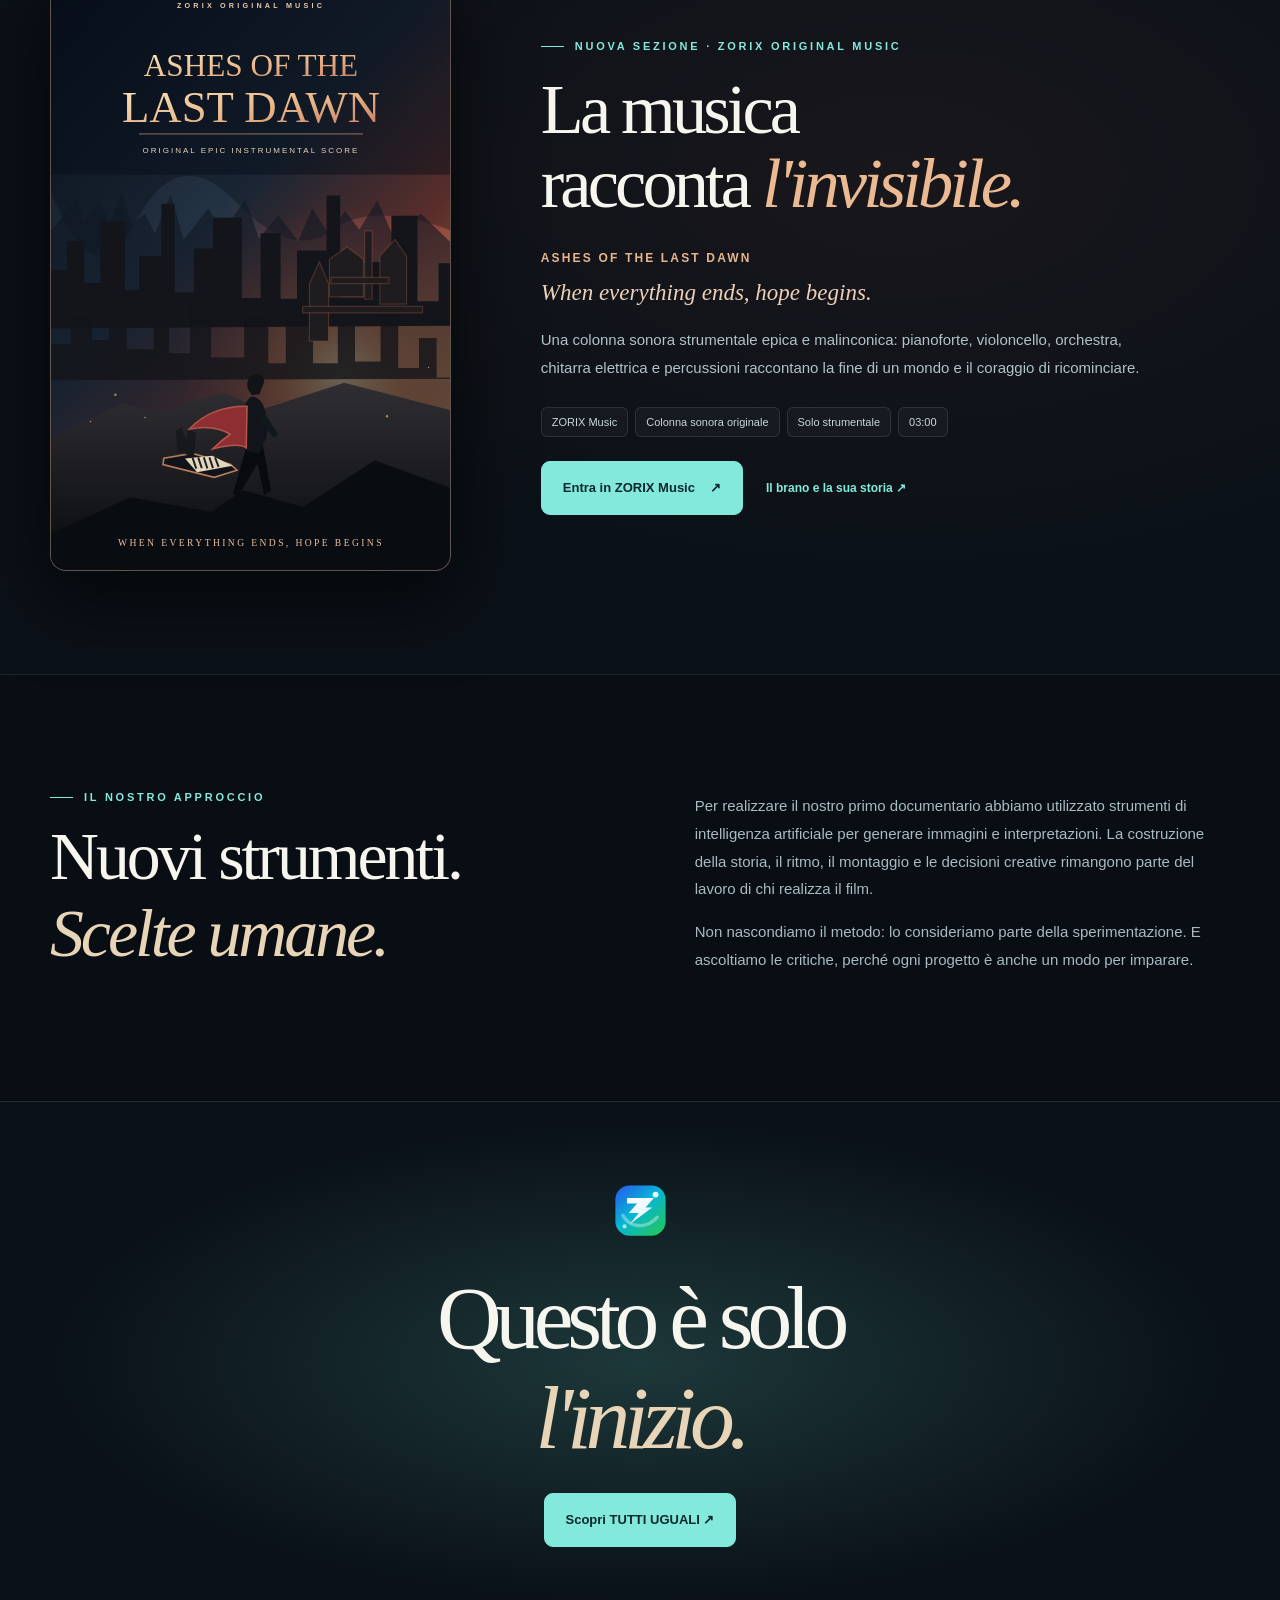
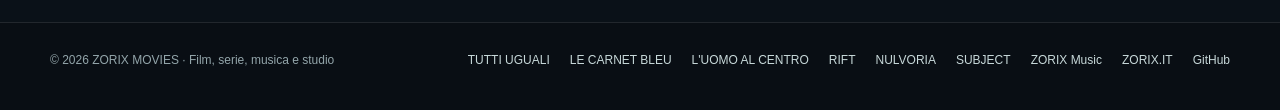
==== commit c2fde1e8: "Announce upcoming NULVORIA film on ZORIX Movies homepage" ====
--- a/index.html
+++ b/index.html
@@ -63,12 +63,27 @@
   </section>
   <section class="film-section section" id="film">
     <div class="shell">
-      <div class="section-title"><div><p class="eyebrow"><span></span>LE NOSTRE PRODUZIONI</p><h2>Film e serie<span class="title-count">04</span></h2></div><p class="small-note">Quattro produzioni originali: una serie sci-fi e tre documentari tra temi sociali, lingue e arte.</p></div>
+      <div class="section-title"><div><p class="eyebrow"><span></span>LE NOSTRE PRODUZIONI</p><h2>Film e serie<span class="title-count">05</span></h2></div><p class="small-note">Quattro produzioni da guardare e un nuovo film annunciato: NULVORIA, prossimamente.</p></div>
       <div class="category-guide" aria-label="Classificazione dei documentari in base alla durata">
         <div><strong>Documentario ultrabreve</strong><span>Meno di 8 minuti</span></div>
         <div><strong>Documentario breve</strong><span>Oltre 8 e meno di 30 minuti</span></div>
         <div><strong>Film</strong><span>Oltre 30 minuti</span></div>
       </div>
+      <article class="film-card film-card--nulvoria" id="nulvoria">
+        <a class="film-art film-art--nulvoria" href="./nulvoria/" aria-label="NULVORIA, nuovo film in arrivo: visita la pagina teaser">
+          <img src="./nulvoria/teaser.svg" alt="Teaser visivo di NULVORIA: un supermercato liminale vuoto con orologio fermo alle 03:17" width="1600" height="900" loading="lazy">
+          <span class="nulvoria-art-flag">COMING SOON · NUOVO FILM</span>
+        </a>
+        <div class="film-info">
+          <p class="release-label"><span class="release-dot"></span> ANNUNCIO · FILM IN PREPARAZIONE</p>
+          <h3>NULVORIA</h3>
+          <p class="italics">Il luogo ricorda.</p>
+          <div class="film-tags"><span>Nuovo film</span><span>Universo NULVORIA</span><span>Prossimamente</span><span>Data da annunciare</span></div>
+          <p class="film-desc">Un nuovo progetto cinematografico ambientato nell'universo NULVORIA. Luoghi enigmatici, livelli e un archivio ancora da esplorare: l'annuncio è ora disponibile, mentre il film arriverà prossimamente.</p>
+          <div class="movie-actions"><a class="btn accent" href="./nulvoria/">Scopri l'anteprima <span aria-hidden="true">↗</span></a><a class="details" href="https://developer.zorix.it/nulvoria/" target="_blank" rel="noopener noreferrer">Esplora l'universo <span aria-hidden="true">↗</span></a></div>
+          <p class="movie-bottom">Teaser grafico di annuncio · Nessun trailer video o data di uscita confermati.</p>
+        </div>
+      </article>
       <article class="film-card film-card--rift">
         <a class="film-art film-art--rift" href="./rift/" aria-label="Scopri RIFT, stagione 1, episodi 1 e 2">
           <span class="rift-art-scene" aria-hidden="true"><span class="rift-sentinel rift-sentinel--small"></span><span class="rift-sentinel rift-sentinel--main"></span><span class="rift-sentinel rift-sentinel--small rift-sentinel--red"></span></span>
@@ -172,6 +187,6 @@
     <div class="shell closing-inner"><img src="./logo.svg" alt="" width="67" height="67" loading="lazy"><p>Questo è solo<br><em>l'inizio.</em></p><a href="./tutti-uguali/" class="btn accent">Scopri TUTTI UGUALI ↗</a></div>
   </section>
 </main>
-<footer class="footer"><div class="shell foot-row"><span>© 2026 ZORIX MOVIES · Film, serie, musica e studio</span><div><a href="./tutti-uguali/">TUTTI UGUALI</a><a href="./le-carnet-bleu/">LE CARNET BLEU</a><a href="./l-uomo-al-centro/">L'UOMO AL CENTRO</a><a href="./rift/">RIFT</a><a href="./subject/">SUBJECT</a><a href="./music/">ZORIX Music</a><a href="https://zorix.it/">ZORIX.IT</a><a href="https://github.com/h1collab/tutti-uguali-film">GitHub</a></div></div></footer>
+<footer class="footer"><div class="shell foot-row"><span>© 2026 ZORIX MOVIES · Film, serie, musica e studio</span><div><a href="./tutti-uguali/">TUTTI UGUALI</a><a href="./le-carnet-bleu/">LE CARNET BLEU</a><a href="./l-uomo-al-centro/">L'UOMO AL CENTRO</a><a href="./rift/">RIFT</a><a href="./nulvoria/">NULVORIA</a><a href="./subject/">SUBJECT</a><a href="./music/">ZORIX Music</a><a href="https://zorix.it/">ZORIX.IT</a><a href="https://github.com/h1collab/tutti-uguali-film">GitHub</a></div></div></footer>
 </body>
 </html>
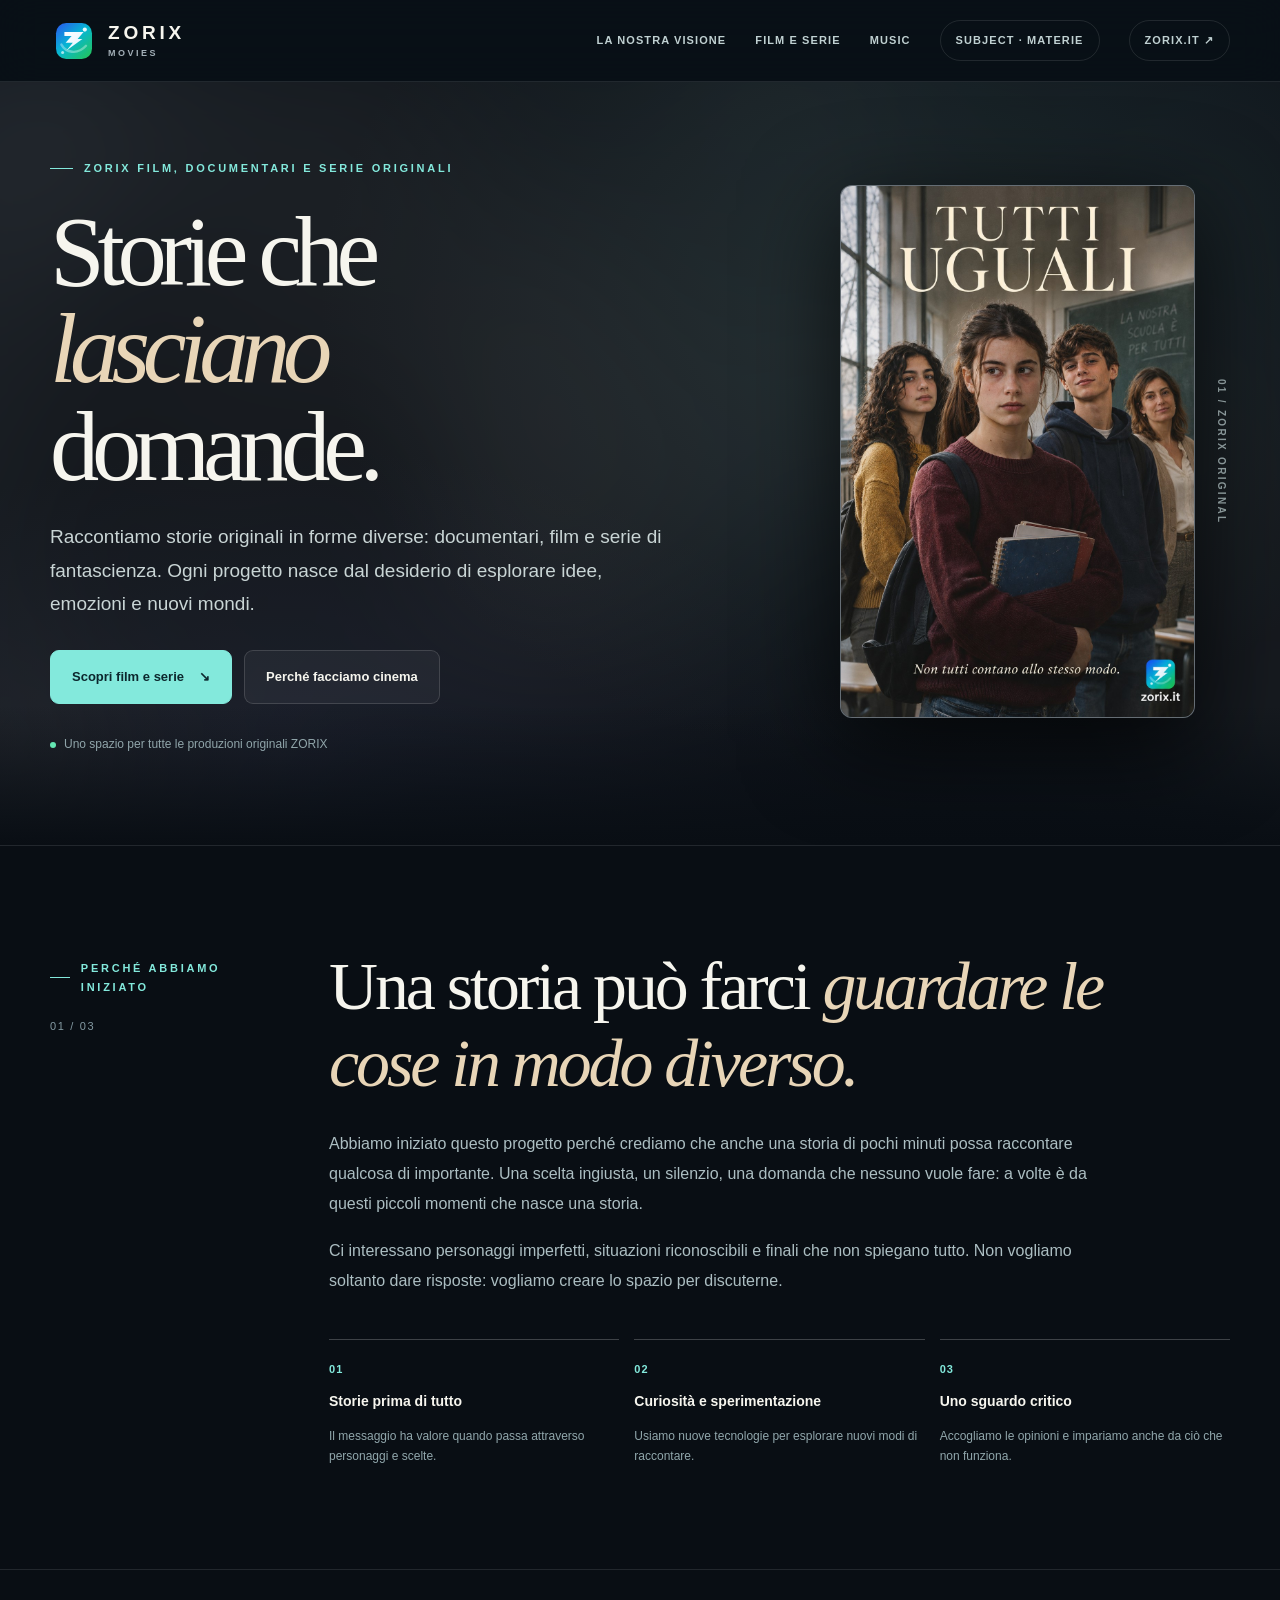
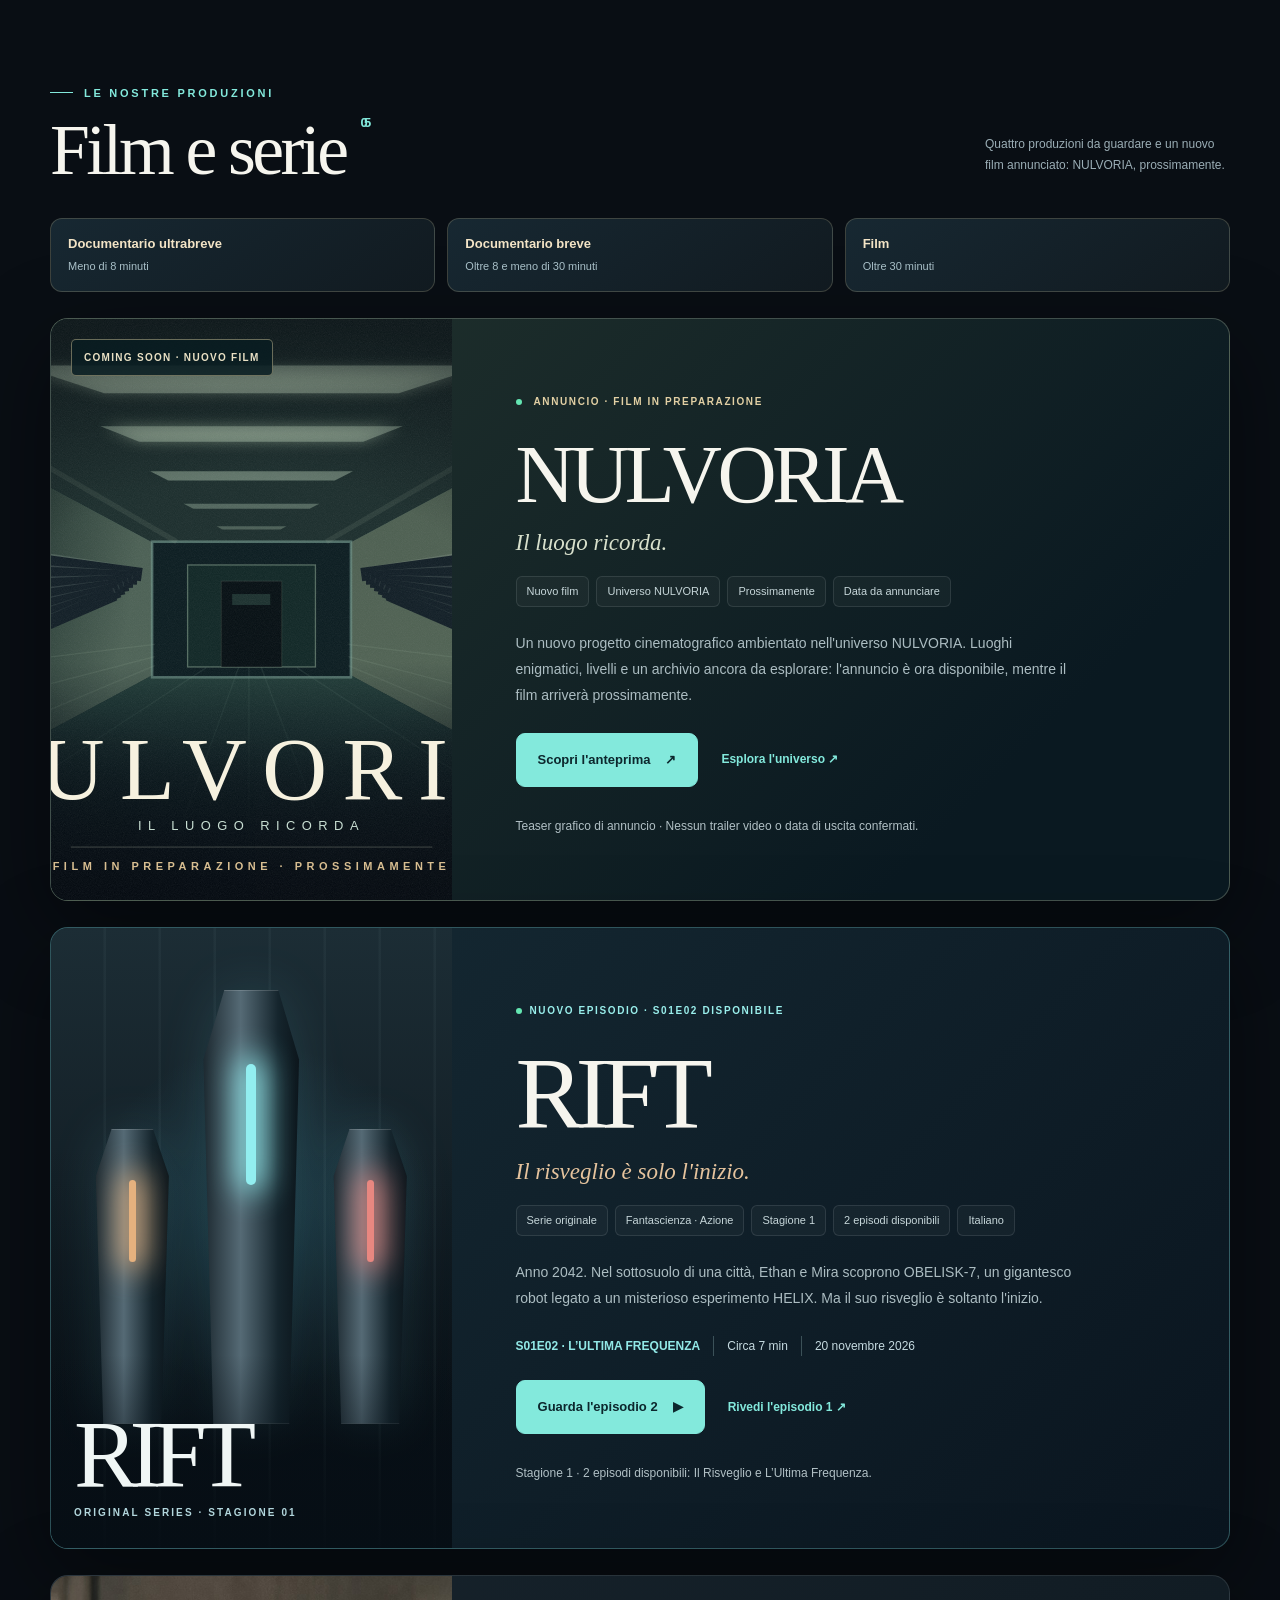
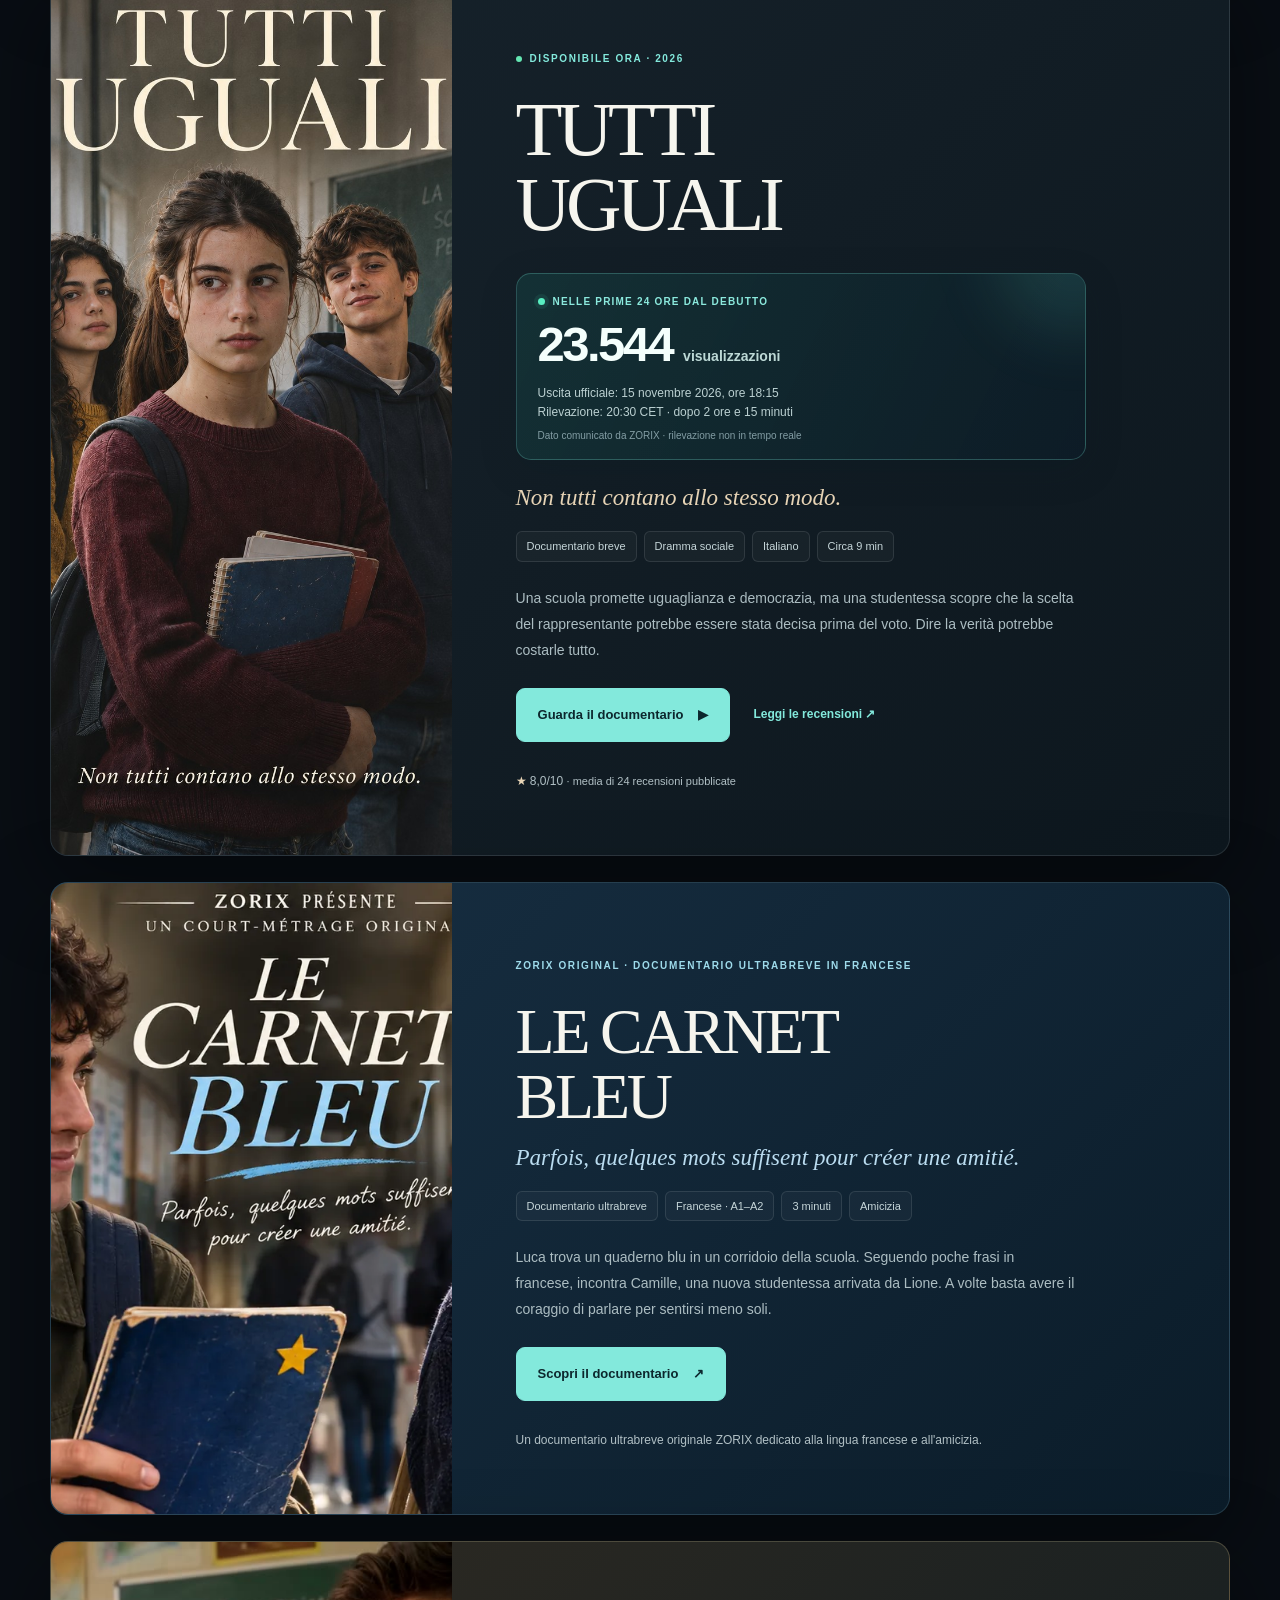
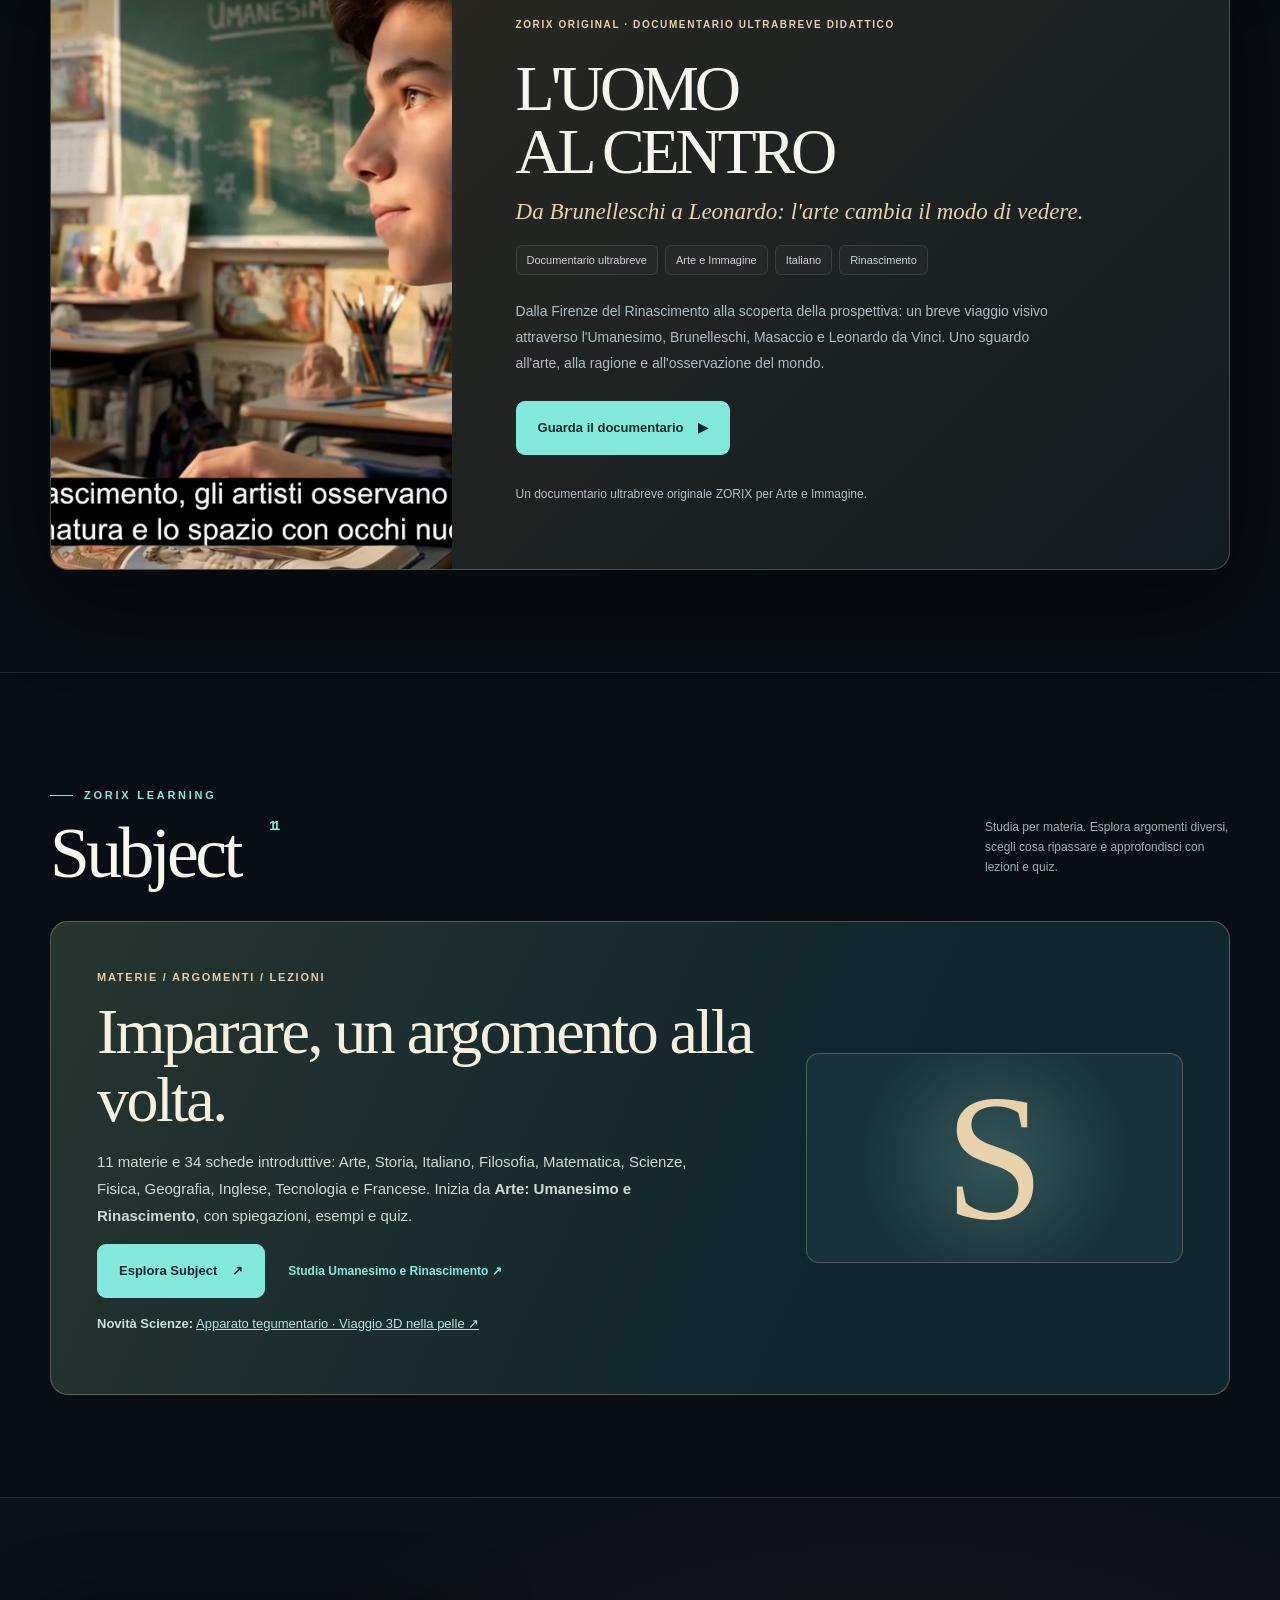
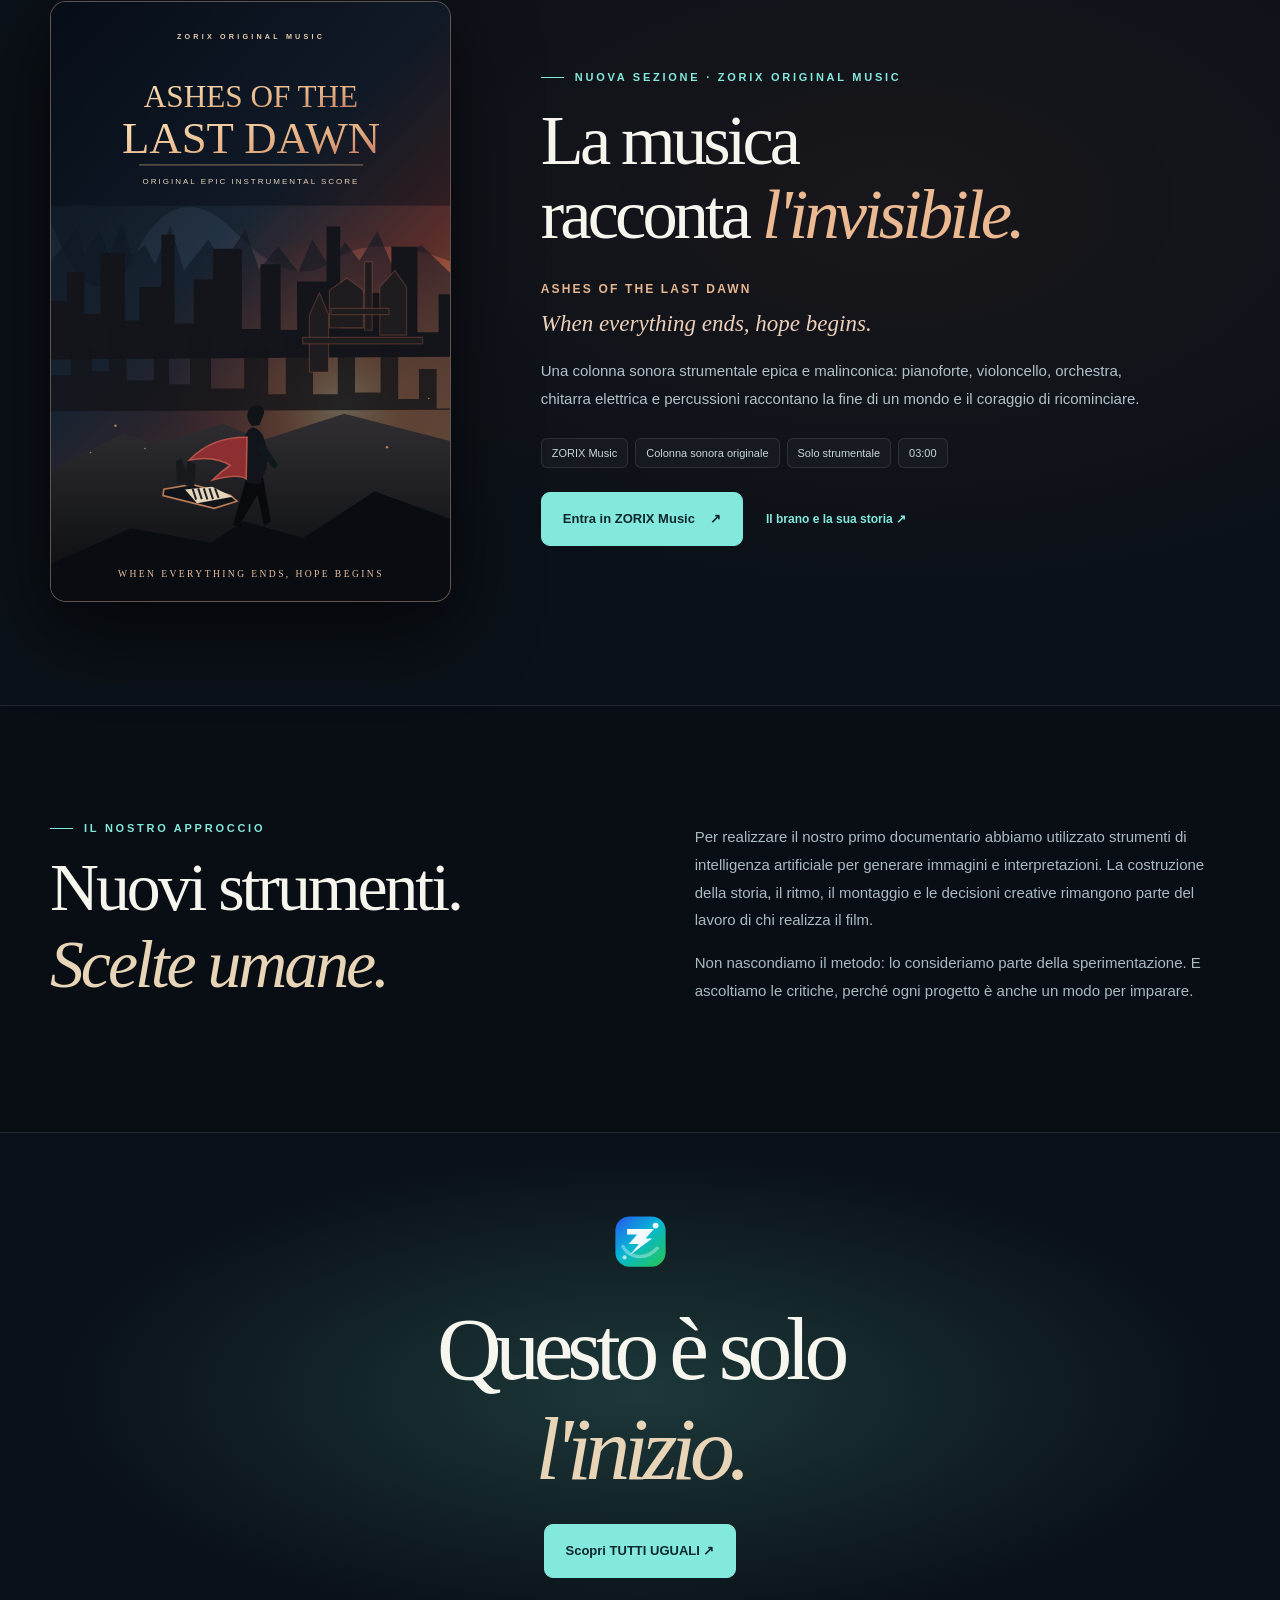
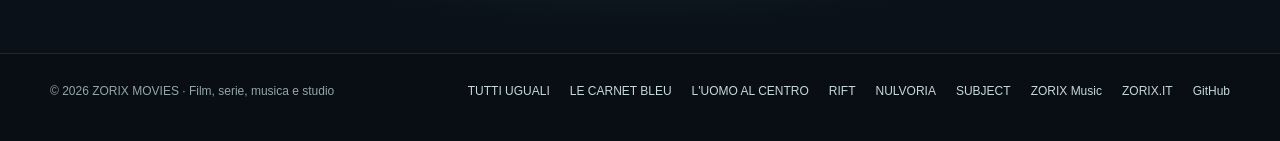
==== commit 1e981bbd: "Refresh homepage stylesheet for NULVORIA teaser" ====
--- a/index.html
+++ b/index.html
@@ -14,7 +14,7 @@
 <meta name="twitter:card" content="summary_large_image">
 <link rel="canonical" href="https://movies.zorix.it/">
 <link rel="icon" href="./logo.svg" type="image/svg+xml">
-<link rel="stylesheet" href="./home.css?v=9">
+<link rel="stylesheet" href="./home.css?v=10">
 <script defer src="./home.js?v=1"></script>
 <title>ZORIX Movies — Film, documentari e serie originali</title>
 </head>
--- a/home.css
+++ b/home.css
@@ -79,3 +79,15 @@
 .music-copy .italics{color:#edd0b9}
 .music-copy .film-tags{margin:24px 0}
 @media(max-width:700px){.music-layout{grid-template-columns:1fr;gap:27px}.music-art{width:min(100%,280px)}.music-copy h2{font-size:53px}.music-copy .movie-actions{margin-top:18px}}
+
+/* NULVORIA upcoming film announcement — original widescreen SVG teaser */
+.film-card--nulvoria{margin-bottom:26px;border-color:#c3d3b44a;background:linear-gradient(135deg,#23342e,#0a1921 80%)}
+.film-card--nulvoria .film-info h3{font-size:clamp(48px,6.4vw,88px);letter-spacing:-.055em}
+.film-card--nulvoria .release-label{color:#e2d0a4}
+.film-card--nulvoria .italics{color:#d8e0cc}
+.film-art--nulvoria{position:relative;background:#101f23;display:block;overflow:hidden}
+.film-art--nulvoria img{position:absolute;inset:0;width:100%;height:100%;object-fit:cover;object-position:center;transition:transform .55s ease,filter .55s ease}
+.film-art--nulvoria:hover img{transform:scale(1.035);filter:brightness(1.12)}
+.nulvoria-art-flag{position:absolute;z-index:2;top:20px;left:20px;padding:9px 12px;font-size:10px;letter-spacing:.13em;font-weight:900;color:#e9e0c4;background:#091d22d9;border:1px solid #d5c59a78;border-radius:5px}
+@media(max-width:700px){.film-art--nulvoria{min-height:350px}}
+@media(max-width:540px){.film-art--nulvoria{height:260px;min-height:0;max-height:none;aspect-ratio:16/9}.film-art--nulvoria img{position:absolute;inset:0;object-fit:cover}.film-card--nulvoria .film-info h3{font-size:clamp(40px,10vw,60px)}.nulvoria-art-flag{top:12px;left:12px;font-size:9px}}
